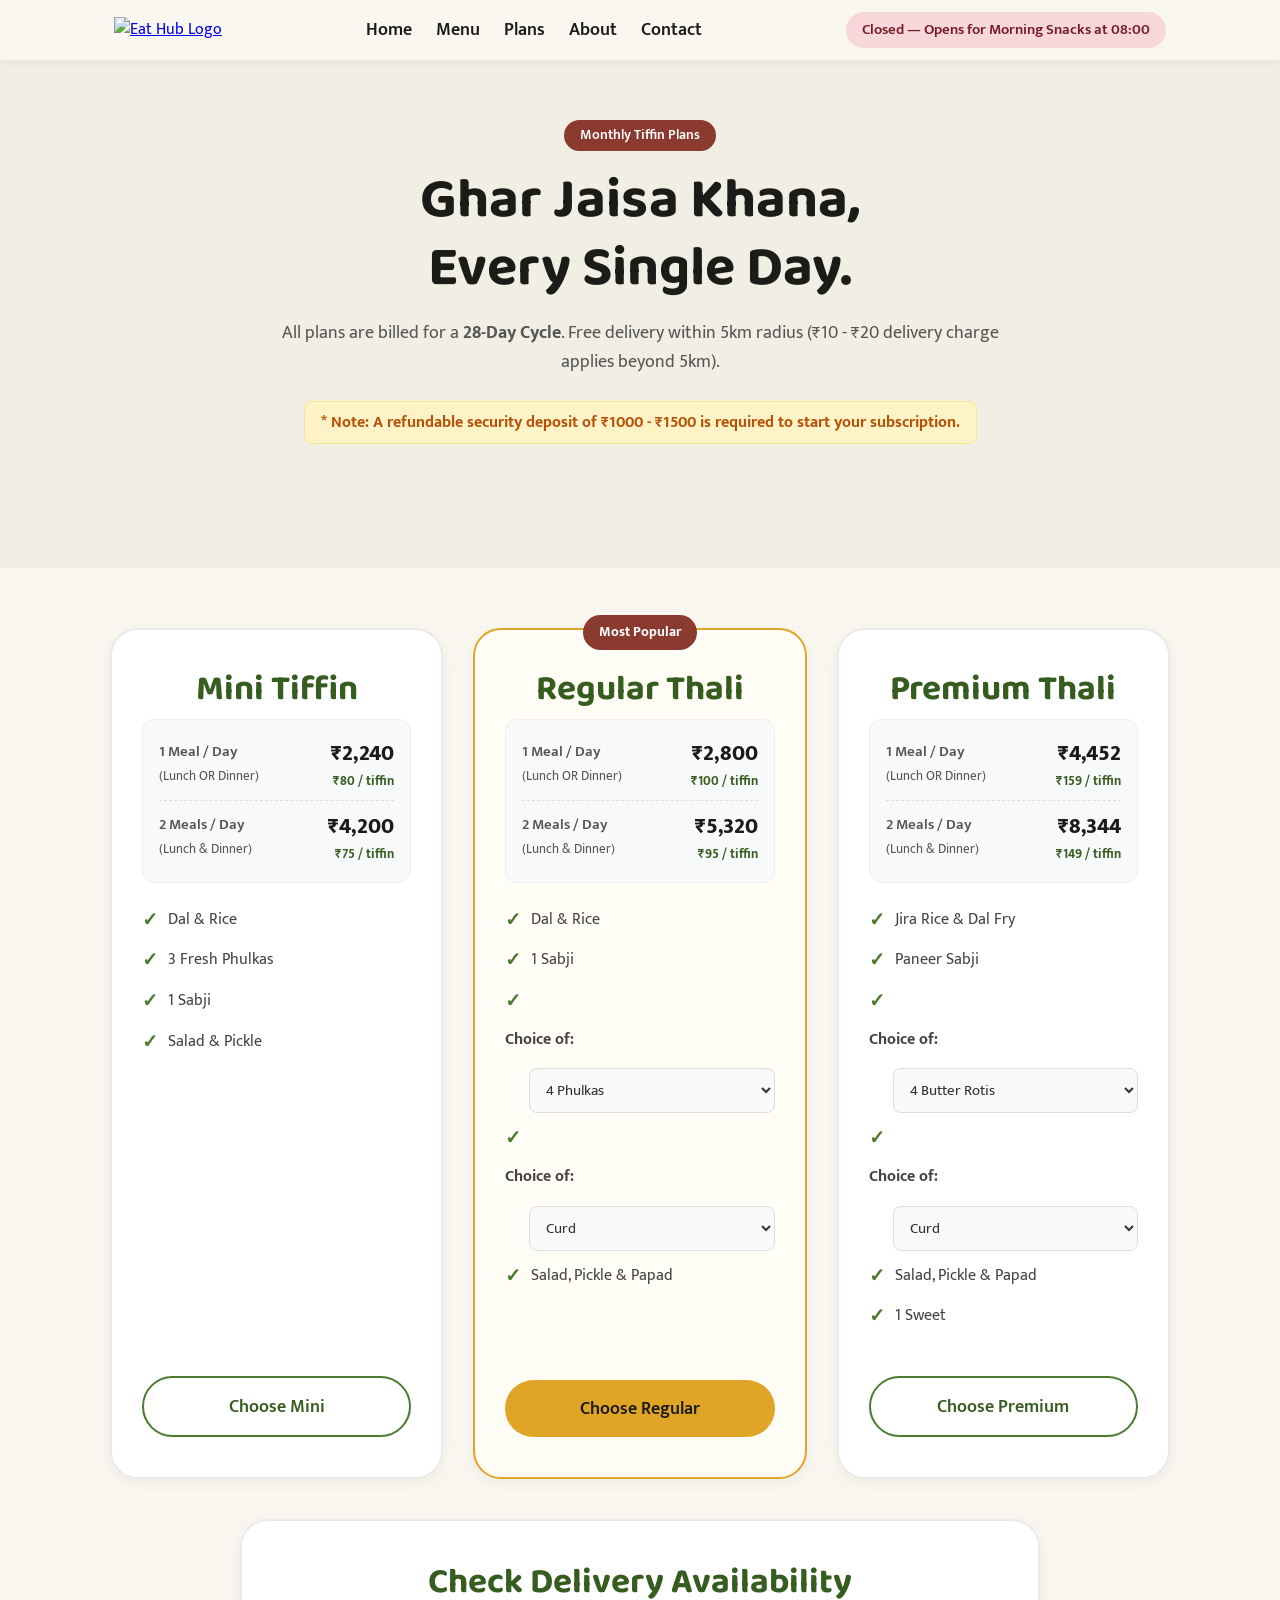
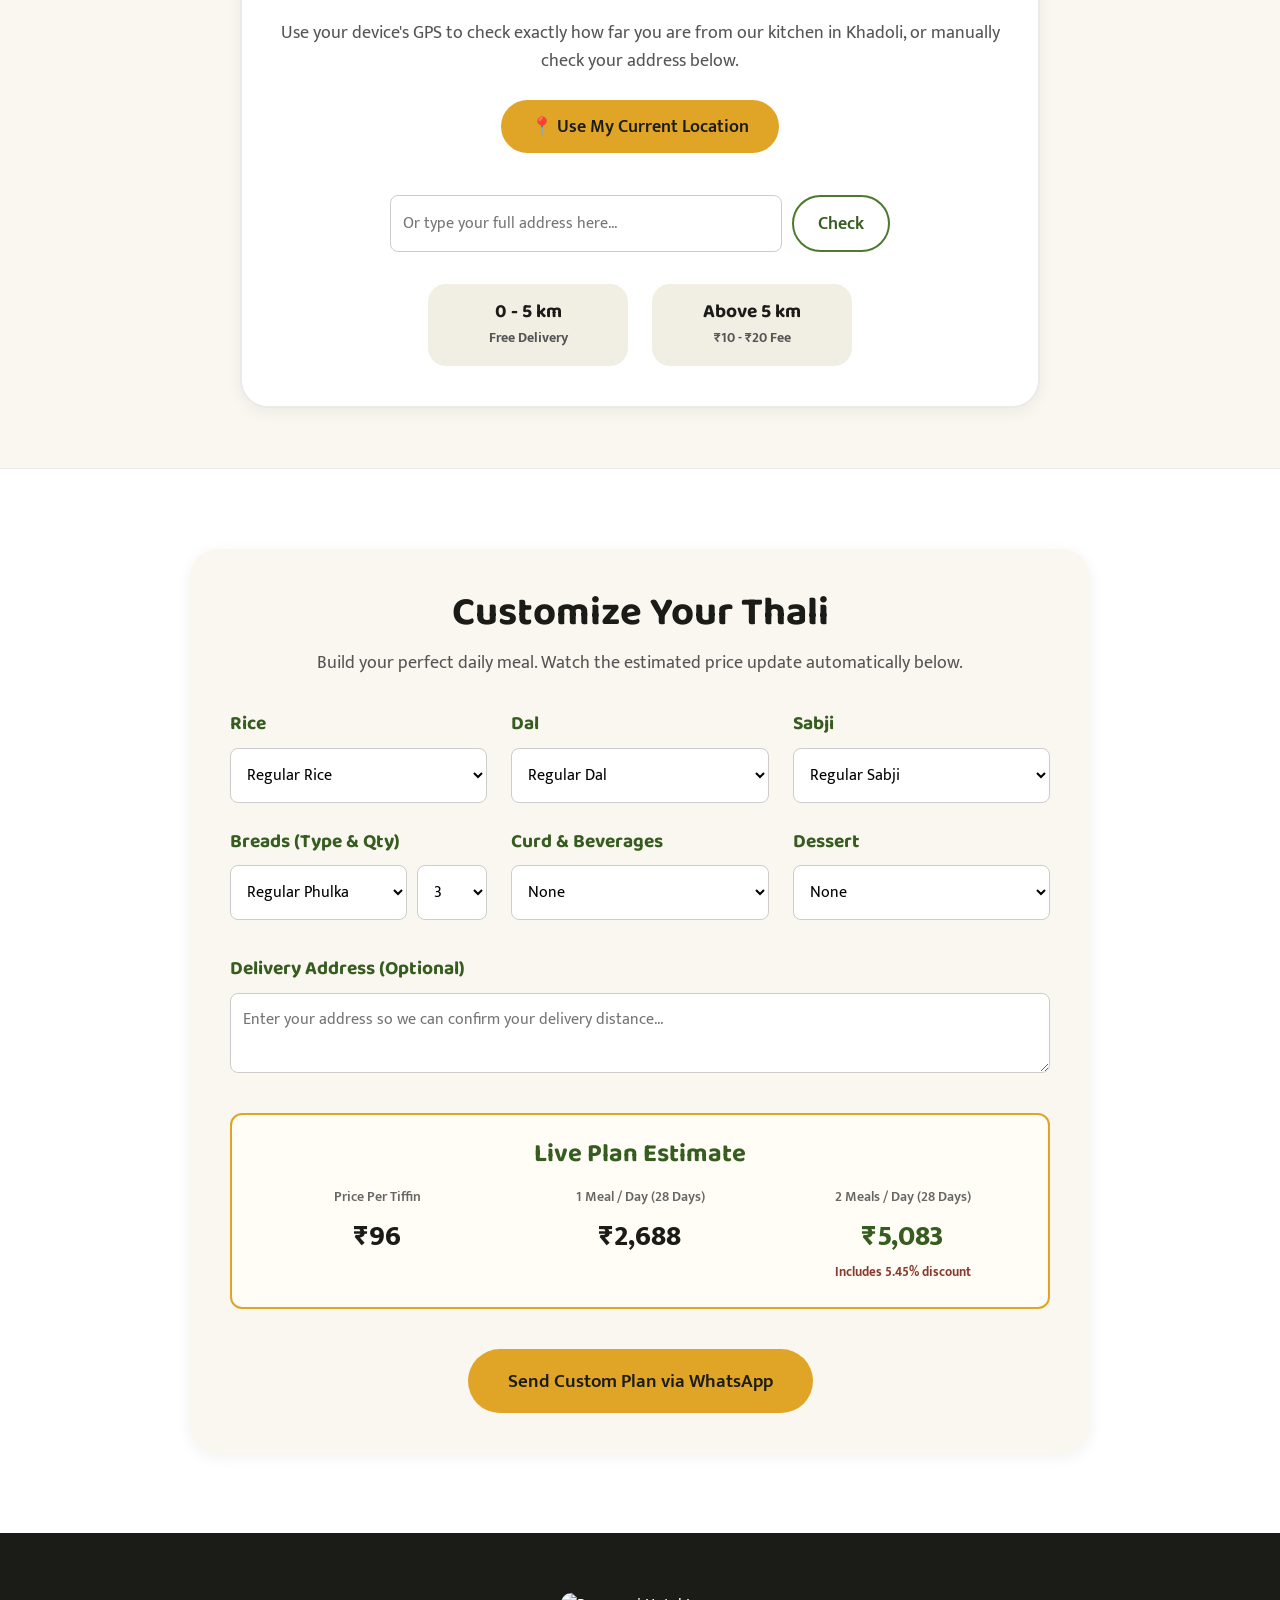
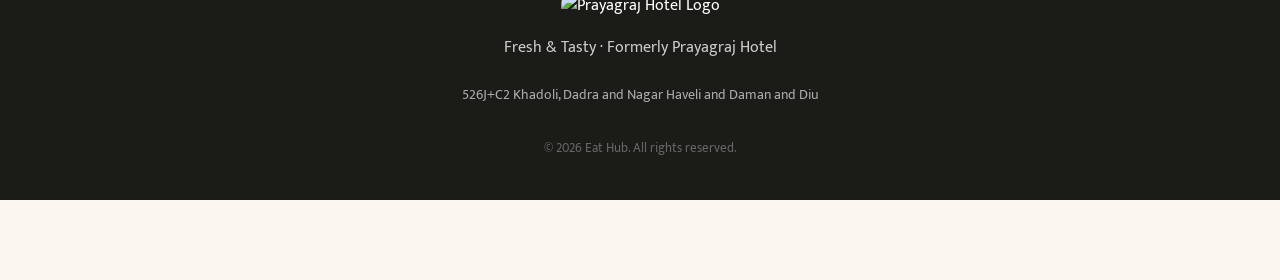
==== index.html @ e7a6785b "Update index.html" ====
<!DOCTYPE html>
<html lang="en">
<head>
    <meta charset="UTF-8">
    <meta name="viewport" content="width=device-width, initial-scale=1.0">
    <title>Eat Hub | Tiffin Plans</title>
    <meta name="description" content="Subscribe to Eat Hub's monthly tiffin service for Ghar Jaisa Khana delivered daily.">
    <link rel="stylesheet" href="styles.css">
    <style>
        .pricing-section { padding: 60px 0 40px 0; background-color: var(--color-bg-cream); }
        .pricing-header { text-align: center; max-width: 800px; margin: 0 auto 40px auto; }
        .deposit-badge { display: inline-block; background-color: #fef3c7; color: #b45309; padding: 8px 16px; border-radius: 8px; font-weight: 700; font-size: 1rem; margin-bottom: 24px; border: 1px solid #fde68a; }
        
        .pricing-grid { display: grid; grid-template-columns: repeat(auto-fit, minmax(300px, 1fr)); gap: 30px; padding: 0 20px; }
        
        .pricing-card { background: white; border-radius: var(--radius-lg); padding: 40px 30px; text-align: center; box-shadow: var(--shadow-card); border: 2px solid #eaeaea; transition: transform 0.3s, box-shadow 0.3s; position: relative; display: flex; flex-direction: column; }
        .pricing-card:hover { transform: translateY(-5px); box-shadow: var(--shadow-hover); border-color: var(--color-mustard); }
        .pricing-card.popular { border-color: var(--color-mustard); background-color: #fffdf5; }
        
        .popular-badge { background: var(--color-maroon); color: white; padding: 6px 16px; border-radius: var(--radius-pill); font-weight: 700; font-size: 0.9rem; position: absolute; top: -15px; left: 50%; transform: translateX(-50%); }
        .plan-name { font-family: var(--font-heading); font-size: 2.2rem; color: var(--color-green-dark); margin-bottom: 10px; line-height: 1.1; }
        
        .price-toggle-box { background: #f8f9fa; border-radius: 12px; padding: 16px; margin-bottom: 24px; border: 1px solid #eee; }
        .price-row { display: flex; justify-content: space-between; align-items: center; margin-bottom: 8px; }
        .price-row:last-child { margin-bottom: 0; padding-top: 8px; border-top: 1px dashed #ddd; }
        .price-label { font-size: 0.95rem; color: #555; font-weight: 600; text-align: left; }
        .price-value { font-size: 1.4rem; font-weight: 800; color: var(--color-black); }
        .price-sub { font-size: 0.8rem; color: var(--color-green-dark); font-weight: 700; }
        
        .plan-features { list-style: none; margin-bottom: 32px; text-align: left; flex-grow: 1; }
        .plan-features li { margin-bottom: 12px; font-size: 1rem; display: flex; align-items: flex-start; gap: 10px; color: #444; flex-wrap: wrap; }
        .plan-features li::before { content: '✓'; color: var(--color-green); font-weight: bold; font-size: 1.2rem; margin-top: -2px; }
        
        .card-select { width: 100%; padding: 8px 12px; margin-top: 6px; margin-left: 24px; border: 1px solid #ddd; border-radius: 8px; font-family: var(--font-body); font-size: 0.95rem; background-color: #f9f9f9; color: #333; cursor: pointer; outline: none; }
        .card-select:focus { border-color: var(--color-mustard); }

        /* Customize Section Styles */
        .custom-section { padding: 80px 20px; background-color: white; border-top: 1px solid #eaeaea; }
        .custom-container { max-width: 900px; margin: 0 auto; background: var(--color-bg-cream); border-radius: var(--radius-lg); padding: 40px; box-shadow: var(--shadow-card); }
        .custom-grid { display: grid; grid-template-columns: repeat(auto-fit, minmax(250px, 1fr)); gap: 24px; margin-top: 32px; }
        .custom-group { display: flex; flex-direction: column; text-align: left; }
        .custom-group label { font-family: var(--font-heading); font-size: 1.2rem; font-weight: 700; margin-bottom: 8px; color: var(--color-green-dark); }
        .custom-select { padding: 12px; border-radius: 8px; border: 1px solid #ccc; font-family: var(--font-body); font-size: 1rem; background: white; cursor: pointer; outline: none; transition: border-color 0.2s;}
        .custom-select:focus { border-color: var(--color-mustard); }
        
        .estimation-box { background: #fffdf5; border: 2px solid var(--color-mustard); border-radius: 12px; padding: 24px; margin-top: 40px; text-align: center; }
        .est-flex { display: flex; justify-content: space-around; flex-wrap: wrap; gap: 20px; margin-top: 16px; }
        .est-item { flex: 1; min-width: 150px; }
        .est-title { font-size: 0.9rem; color: #666; font-weight: 600; margin-bottom: 4px; }
        .est-price { font-size: 1.8rem; font-weight: 800; color: var(--color-black); }
        .est-discount-note { font-size: 0.8rem; color: var(--color-maroon); font-weight: 700; margin-top: 4px; }
    </style>
</head>
<body>
    <!-- Top Navigation Bar -->
    <nav class="navbar">
        <div class="container nav-container">
            <a href="index.html">
                <img src="images/EATHUB%20LOGO.png" alt="Eat Hub Logo" style="height: 100px; width: auto; object-fit: contain;">
            </a>
            <div class="nav-links">
                <a href="index.html">Home</a>
                <a href="menu.html">Menu</a>
                <a href="plans.html">Plans</a>
                <a href="about.html">About</a>
                <a href="contact.html">Contact</a>
            </div>
            <div class="status-pill" id="live-status">Loading Status...</div>
        </div>
    </nav>

    <!-- Header Section -->
    <section class="bg-alt" style="padding: 60px 0; text-align: center;">
        <div class="container pricing-header">
            <span class="legacy-badge">Monthly Tiffin Plans</span>
            <h1 style="font-size: 3.5rem; margin-bottom: 16px;">Ghar Jaisa Khana,<br>Every Single Day.</h1>
            <p style="font-size: 1.15rem; color: #555; margin-bottom: 24px;">All plans are billed for a <strong>28-Day Cycle</strong>. Free delivery within 5km radius (₹10 - ₹20 delivery charge applies beyond 5km).</p>
            <div class="deposit-badge">
                * Note: A refundable security deposit of ₹1000 - ₹1500 is required to start your subscription.
            </div>
        </div>
    </section>

    <!-- Pricing Cards Section -->
    <section class="pricing-section container">
        <div class="pricing-grid">
            
            <!-- Plan 1: Mini -->
            <div class="pricing-card">
                <h3 class="plan-name">Mini Tiffin</h3>
                
                <div class="price-toggle-box">
                    <div class="price-row">
                        <span class="price-label">1 Meal / Day<br><span style="font-size:0.8rem; font-weight:400;">(Lunch OR Dinner)</span></span>
                        <div style="text-align: right;">
                            <div class="price-value">₹2,240</div>
                            <div class="price-sub">₹80 / tiffin</div>
                        </div>
                    </div>
                    <div class="price-row">
                        <span class="price-label">2 Meals / Day<br><span style="font-size:0.8rem; font-weight:400;">(Lunch & Dinner)</span></span>
                        <div style="text-align: right;">
                            <div class="price-value">₹4,200</div>
                            <div class="price-sub">₹75 / tiffin</div>
                        </div>
                    </div>
                </div>

                <ul class="plan-features">
                    <li>Dal & Rice</li>
                    <li>3 Fresh Phulkas</li>
                    <li>1 Sabji</li>
                    <li>Salad & Pickle</li>
                </ul>
                <button onclick="orderMini()" class="btn btn-outline" style="width: 100%;">Choose Mini</button>
            </div>

            <!-- Plan 2: Regular (Popular) -->
            <div class="pricing-card popular">
                <div class="popular-badge">Most Popular</div>
                <h3 class="plan-name">Regular Thali</h3>
                
                <div class="price-toggle-box">
                    <div class="price-row">
                        <span class="price-label">1 Meal / Day<br><span style="font-size:0.8rem; font-weight:400;">(Lunch OR Dinner)</span></span>
                        <div style="text-align: right;">
                            <div class="price-value">₹2,800</div>
                            <div class="price-sub">₹100 / tiffin</div>
                        </div>
                    </div>
                    <div class="price-row">
                        <span class="price-label">2 Meals / Day<br><span style="font-size:0.8rem; font-weight:400;">(Lunch & Dinner)</span></span>
                        <div style="text-align: right;">
                            <div class="price-value">₹5,320</div>
                            <div class="price-sub">₹95 / tiffin</div>
                        </div>
                    </div>
                </div>

                <ul class="plan-features">
                    <li>Dal & Rice</li>
                    <li>1 Sabji</li>
                    <li>
                        <div style="width: 100%;"><strong>Choice of:</strong></div>
                        <select id="reg-bread" class="card-select">
                            <option value="4 Phulkas">4 Phulkas</option>
                            <option value="3 Triangle Parathas">3 Triangle Parathas</option>
                        </select>
                    </li>
                    <li>
                        <div style="width: 100%;"><strong>Choice of:</strong></div>
                        <select id="reg-side" class="card-select">
                            <option value="Curd">Curd</option>
                            <option value="Chaas">Chaas</option>
                        </select>
                    </li>
                    <li>Salad, Pickle & Papad</li>
                </ul>
                <button onclick="orderRegular()" class="btn btn-primary" style="width: 100%;">Choose Regular</button>
            </div>

            <!-- Plan 3: Premium -->
            <div class="pricing-card">
                <h3 class="plan-name">Premium Thali</h3>
                
                <div class="price-toggle-box">
                    <div class="price-row">
                        <span class="price-label">1 Meal / Day<br><span style="font-size:0.8rem; font-weight:400;">(Lunch OR Dinner)</span></span>
                        <div style="text-align: right;">
                            <div class="price-value">₹4,452</div>
                            <div class="price-sub">₹159 / tiffin</div>
                        </div>
                    </div>
                    <div class="price-row">
                        <span class="price-label">2 Meals / Day<br><span style="font-size:0.8rem; font-weight:400;">(Lunch & Dinner)</span></span>
                        <div style="text-align: right;">
                            <div class="price-value">₹8,344</div>
                            <div class="price-sub">₹149 / tiffin</div>
                        </div>
                    </div>
                </div>

                <ul class="plan-features">
                    <li>Jira Rice & Dal Fry</li>
                    <li>Paneer Sabji</li>
                    <li>
                        <div style="width: 100%;"><strong>Choice of:</strong></div>
                        <select id="prem-bread" class="card-select">
                            <option value="4 Butter Rotis">4 Butter Rotis</option>
                            <option value="3 Triangle Parathas">3 Triangle Parathas</option>
                            <option value="1 Aloo Paratha">1 Aloo Paratha</option>
                        </select>
                    </li>
                    <li>
                        <div style="width: 100%;"><strong>Choice of:</strong></div>
                        <select id="prem-side" class="card-select">
                            <option value="Curd">Curd</option>
                            <option value="Chaas">Chaas</option>
                            <option value="Lassi">Lassi</option>
                        </select>
                    </li>
                    <li>Salad, Pickle & Papad</li>
                    <li>1 Sweet</li>
                </ul>
                <button onclick="orderPremium()" class="btn btn-outline" style="width: 100%;">Choose Premium</button>
            </div>

        </div>
    </section>

    <!-- Location Delivery Checker Section -->
    <section id="delivery-section" class="container" style="padding-bottom: 60px;">
        <div style="background: white; padding: 40px 24px; border-radius: var(--radius-lg); box-shadow: var(--shadow-card); text-align: center; max-width: 800px; margin: 0 auto; border: 2px solid #eaeaea;">
            <h2 style="font-size: 2.2rem; color: var(--color-green-dark); margin-bottom: 16px;">Check Delivery Availability</h2>
            <p style="margin-bottom: 24px; font-size: 1.1rem; color: #555;">Use your device's GPS to check exactly how far you are from our kitchen in Khadoli, or manually check your address below.</p>
            
            <div style="display: flex; flex-direction: column; align-items: center; gap: 16px; margin-bottom: 24px;">
                <!-- GPS Check -->
                <button id="check-location-btn" class="btn btn-primary" style="font-size: 1.1rem; padding: 12px 30px;">📍 Use My Current Location</button>
                <div id="location-result" style="font-weight: 600; font-size: 1.2rem; color: var(--color-green-dark);"></div>
                
                <!-- Manual Address Check -->
                <div style="display: flex; gap: 10px; width: 100%; max-width: 500px; margin-top: 10px;">
                    <input type="text" id="manual-address" placeholder="Or type your full address here..." style="flex: 1; padding: 12px; border-radius: 8px; border: 1px solid #ccc; font-family: var(--font-body); font-size: 1rem; outline: none;">
                    <button onclick="checkManualAddress()" class="btn btn-outline" style="padding: 12px 24px;">Check</button>
                </div>
            </div>
            
            <div style="display: flex; justify-content: center; gap: 24px; margin-top: 32px; flex-wrap: wrap;">
                <div style="background: var(--color-bg-alt); padding: 16px; border-radius: var(--radius-md); width: 200px;">
                    <h3 style="margin-bottom: 4px; font-size: 1.2rem;">0 - 5 km</h3>
                    <p style="font-size: 0.9rem; color: #555;"><strong>Free Delivery</strong></p>
                </div>
                <div style="background: var(--color-bg-alt); padding: 16px; border-radius: var(--radius-md); width: 200px;">
                    <h3 style="margin-bottom: 4px; font-size: 1.2rem;">Above 5 km</h3>
                    <p style="font-size: 0.9rem; color: #555;"><strong>₹10 - ₹20 Fee</strong></p>
                </div>
            </div>
        </div>
    </section>

    <!-- Build Your Own Thali Section -->
    <section class="custom-section">
        <div class="custom-container">
            <h2 style="font-size: 2.5rem; text-align: center; margin-bottom: 12px;">Customize Your Thali</h2>
            <p style="text-align: center; color: #555; font-size: 1.1rem; margin-bottom: 32px;">Build your perfect daily meal. Watch the estimated price update automatically below.</p>
            
            <div class="custom-grid">
                <!-- Rice Options -->
                <div class="custom-group">
                    <label>Rice</label>
                    <select class="custom-select" id="custom-rice" onchange="calculateEstimate()">
                        <option value="Regular Rice" data-price="0">Regular Rice</option>
                        <option value="Jira Rice" data-price="5">Jira Rice</option>
                    </select>
                </div>

                <!-- Dal Options -->
                <div class="custom-group">
                    <label>Dal</label>
                    <select class="custom-select" id="custom-dal" onchange="calculateEstimate()">
                        <option value="Regular Dal" data-price="0">Regular Dal</option>
                        <option value="Plain Dal" data-price="7">Plain Dal</option>
                        <option value="Dal Tadka" data-price="7">Dal Tadka</option>
                        <option value="Dal Fry" data-price="7">Dal Fry</option>
                    </select>
                </div>

                <!-- Sabji Options -->
                <div class="custom-group">
                    <label>Sabji</label>
                    <select class="custom-select" id="custom-sabji" onchange="calculateEstimate()">
                        <option value="Regular Sabji" data-price="0">Regular Sabji</option>
                        <option value="Chole" data-price="10">Chole</option>
                        <option value="Paneer" data-price="15">Paneer</option>
                        <option value="Mushroom" data-price="20">Mushroom</option>
                    </select>
                </div>

                <!-- Roti Options with Qty -->
                <div class="custom-group">
                    <label>Breads (Type & Qty)</label>
                    <div style="display: flex; gap: 10px;">
                        <select class="custom-select" id="custom-roti" style="flex: 1;" onchange="calculateEstimate()">
                            <option value="Regular Phulka" data-price="12">Regular Phulka</option>
                            <option value="Butter Phulka" data-price="15">Butter Phulka</option>
                            <option value="Triangle Paratha" data-price="15">Triangle Paratha</option>
                            <option value="Aloo Paratha" data-price="49">Aloo Paratha</option>
                            <option value="Pyaaz Paratha" data-price="59">Pyaaz Paratha</option>
                            <option value="Paneer Paratha" data-price="69">Paneer Paratha</option>
                        </select>
                        <select class="custom-select" id="custom-roti-qty" style="width: 70px;" onchange="calculateEstimate()">
                            <option value="0">0</option>
                            <option value="1">1</option>
                            <option value="2">2</option>
                            <option value="3" selected>3</option>
                            <option value="4">4</option>
                            <option value="5">5</option>
                            <option value="6">6</option>
                        </select>
                    </div>
                </div>

                <!-- Beverages/Sides -->
                <div class="custom-group">
                    <label>Curd & Beverages</label>
                    <select class="custom-select" id="custom-curd" onchange="calculateEstimate()">
                        <option value="None" data-price="0">None</option>
                        <option value="Chaas" data-price="10">Chaas</option>
                        <option value="Curd" data-price="15">Curd</option>
                        <option value="Lassi" data-price="20">Lassi</option>
                    </select>
                </div>

                <!-- Sweets -->
                <div class="custom-group">
                    <label>Dessert</label>
                    <select class="custom-select" id="custom-sweet" onchange="calculateEstimate()">
                        <option value="None" data-price="0">None</option>
                        <option value="Regular Sweet" data-price="10">Regular Sweet</option>
                    </select>
                </div>

                <!-- Delivery Address Box for Custom Plan -->
                <div class="custom-group" style="grid-column: 1 / -1; margin-top: 10px;">
                    <label>Delivery Address (Optional)</label>
                    <textarea id="custom-address" class="custom-select" rows="2" placeholder="Enter your address so we can confirm your delivery distance..."></textarea>
                </div>
            </div>

            <!-- Live Estimation Box -->
            <div class="estimation-box">
                <h3 style="font-family: var(--font-heading); font-size: 1.6rem; color: var(--color-green-dark);">Live Plan Estimate</h3>
                <div class="est-flex">
                    <div class="est-item">
                        <div class="est-title">Price Per Tiffin</div>
                        <div class="est-price" id="calc-tiffin">₹0</div>
                    </div>
                    <div class="est-item">
                        <div class="est-title">1 Meal / Day (28 Days)</div>
                        <div class="est-price" id="calc-month-1">₹0</div>
                    </div>
                    <div class="est-item">
                        <div class="est-title">2 Meals / Day (28 Days)</div>
                        <div class="est-price" id="calc-month-2" style="color: var(--color-green-dark);">₹0</div>
                        <div class="est-discount-note">Includes 5.45% discount</div>
                    </div>
                </div>
            </div>

            <div style="text-align: center; margin-top: 40px;">
                <button onclick="sendCustomPlan()" class="btn btn-primary" style="padding: 16px 40px; font-size: 1.2rem;">Send Custom Plan via WhatsApp</button>
            </div>
        </div>
    </section>

    <!-- Footer -->
    <footer style="background-color: #1B1B18; color: white; padding: 60px 0 40px 0; text-align: center;">
        <div class="container">
            <img src="images/PRAYAGRAJ%20HOTEL.png" alt="Prayagraj Hotel Logo" style="height: 90px; width: auto; object-fit: contain; border-radius: 10px; margin-bottom: 16px;">
            <p style="color: #ccc; margin-bottom: 24px;">Fresh & Tasty · Formerly Prayagraj Hotel</p>
            <p style="color: #aaa; font-size: 0.9rem;">526J+C2 Khadoli, Dadra and Nagar Haveli and Daman and Diu</p>
            <p style="margin-top: 32px; color: #666; font-size: 0.8rem;">© 2026 Eat Hub. All rights reserved.</p>
        </div>
    </footer>

    <!-- Scripts -->
    <script>
        // --- Manual Address Check ---
        function checkManualAddress() {
            let addr = document.getElementById('manual-address').value;
            if (!addr) {
                alert('Please enter your address first!');
                return;
            }
            let msg = `Hi! I want to subscribe to a tiffin plan. Can you please confirm if you deliver to this address and if there are any delivery charges?\n\n📍 *Address:* ${addr}`;
            window.open(`https://wa.me/919737786796?text=${encodeURIComponent(msg)}`, '_blank');
        }

        // --- Order Standard Plans ---
        function orderMini() {
            let msg = `Hi! I am interested in subscribing to the Mini Tiffin Plan.`;
            window.open(`https://wa.me/919737786796?text=${encodeURIComponent(msg)}`, '_blank');
        }

        function orderRegular() {
            let bread = document.getElementById('reg-bread').value;
            let side = document.getElementById('reg-side').value;
            let msg = `Hi! I am interested in subscribing to the Regular Thali Plan.\n\nMy Choices:\n▪ Bread: ${bread}\n▪ Side: ${side}`;
            window.open(`https://wa.me/919737786796?text=${encodeURIComponent(msg)}`, '_blank');
        }

        function orderPremium() {
            let bread = document.getElementById('prem-bread').value;
            let side = document.getElementById('prem-side').value;
            let msg = `Hi! I am interested in subscribing to the Premium Thali Plan.\n\nMy Choices:\n▪ Bread: ${bread}\n▪ Side: ${side}`;
            window.open(`https://wa.me/919737786796?text=${encodeURIComponent(msg)}`, '_blank');
        }

        // --- Live Calculator Logic ---
        function calculateEstimate() {
            // Base price covers Regular Rice, Dal, and Sabji (Breads calculated separately)
            const basePrice = 60; 

            // Get selected options
            const riceOpt = document.getElementById('custom-rice').options[document.getElementById('custom-rice').selectedIndex];
            const dalOpt = document.getElementById('custom-dal').options[document.getElementById('custom-dal').selectedIndex];
            const sabjiOpt = document.getElementById('custom-sabji').options[document.getElementById('custom-sabji').selectedIndex];
            
            const rotiOpt = document.getElementById('custom-roti').options[document.getElementById('custom-roti').selectedIndex];
            const rotiQty = parseInt(document.getElementById('custom-roti-qty').value);
            
            const curdOpt = document.getElementById('custom-curd').options[document.getElementById('custom-curd').selectedIndex];
            const sweetOpt = document.getElementById('custom-sweet').options[document.getElementById('custom-sweet').selectedIndex];

            // Extract exact add-on pricing data
            const priceRice = parseInt(riceOpt.getAttribute('data-price'));
            const priceDal = parseInt(dalOpt.getAttribute('data-price'));
            const priceSabji = parseInt(sabjiOpt.getAttribute('data-price'));
            const priceRoti = parseInt(rotiOpt.getAttribute('data-price'));
            const priceCurd = parseInt(curdOpt.getAttribute('data-price'));
            const priceSweet = parseInt(sweetOpt.getAttribute('data-price'));

            // Math
            const totalBreadCost = priceRoti * rotiQty;
            const perTiffinPrice = basePrice + priceRice + priceDal + priceSabji + totalBreadCost + priceCurd + priceSweet;
            
            const monthlyOneMeal = perTiffinPrice * 28;
            
            // Applies 5.45% discount and rounds to the nearest whole number
            const monthlyTwoMeals = Math.round((perTiffinPrice * 28 * 2) * (1 - 0.0545)); 

            // Update UI
            document.getElementById('calc-tiffin').innerText = `₹${perTiffinPrice}`;
            document.getElementById('calc-month-1').innerText = `₹${monthlyOneMeal.toLocaleString('en-IN')}`;
            document.getElementById('calc-month-2').innerText = `₹${monthlyTwoMeals.toLocaleString('en-IN')}`;
        }

        // Run calculator immediately when the page loads to show initial price
        document.addEventListener("DOMContentLoaded", calculateEstimate);

        // --- Send Custom Plan to WhatsApp ---
        function sendCustomPlan() {
            const rice = document.getElementById('custom-rice').value;
            const dal = document.getElementById('custom-dal').value;
            const sabji = document.getElementById('custom-sabji').value;
            const roti = document.getElementById('custom-roti').value;
            const rotiQty = document.getElementById('custom-roti-qty').value;
            const curd = document.getElementById('custom-curd').value;
            const sweet = document.getElementById('custom-sweet').value;
            const address = document.getElementById('custom-address').value;

            // Grab the live calculated prices to send to WhatsApp too!
            const tiffinPrice = document.getElementById('calc-tiffin').innerText;
            const month1 = document.getElementById('calc-month-1').innerText;
            const month2 = document.getElementById('calc-month-2').innerText;

            let message = `Hi! I would like to subscribe to a Custom Monthly Tiffin Plan.\n\nHere are my selections:\n`;
            message += `▪ Rice: ${rice}\n`;
            message += `▪ Dal: ${dal}\n`;
            message += `▪ Sabji: ${sabji}\n`;
            message += `▪ Breads: ${rotiQty} x ${roti}\n`;
            message += `▪ Side/Beverage: ${curd}\n`;
            message += `▪ Sweet: ${sweet}\n\n`;
            
            if (address.trim() !== "") {
                message += `📍 *Delivery Address:*\n${address}\n\n`;
            }

            message += `*My Website Estimate:*\n- Per Tiffin: ${tiffinPrice}\n- 1 Meal/Day: ${month1}\n- 2 Meals/Day: ${month2}\n\nPlease confirm my plan!`;

            window.open(`https://wa.me/919737786796?text=${encodeURIComponent(message)}`, '_blank');
        }
    </script>
    
    <!-- We initialize the GPS checker from app.js here just like on index.html -->
    <script src="data.js"></script>
    <script src="app.js"></script>
</body>
</html>
---- styles.css ----
@import url('https://fonts.googleapis.com/css2?family=Baloo+2:wght@400;600;700;800&family=Mukta:wght@400;500;600;700&display=swap');

:root {
  var(--color-black): #1B1B18;
  --color-bg-cream: #FAF7F0;
  --color-bg-alt: #F1EEE4;
  --color-green: #4C7A2E;
  --color-green-dark: #375C20;
  --color-green-tint: #E3EFD6;
  --color-mustard: #E0A527;
  --color-mustard-hover: #C48A16;
  --color-maroon: #8B3A2F;
  --color-whatsapp: #25D366;
  --font-heading: 'Baloo 2', cursive;
  --font-body: 'Mukta', sans-serif;
  --radius-sm: 10px;
  --radius-md: 18px;
  --radius-lg: 28px;
  --radius-pill: 9999px;
  --shadow-card: 0 4px 16px rgba(27, 27, 24, 0.06);
  --shadow-hover: 0 8px 24px rgba(27, 27, 24, 0.12);
}

* { margin: 0; padding: 0; box-sizing: border-box; }
body { font-family: var(--font-body); color: #1B1B18; background-color: var(--color-bg-cream); line-height: 1.6; -webkit-font-smoothing: antialiased; padding-bottom: 80px; }
h1, h2, h3, h4, h5, h6 { font-family: var(--font-heading); font-weight: 700; line-height: 1.2; }
.container { width: 100%; max-width: 1100px; margin: 0 auto; padding: 0 24px; }
section { padding: 60px 0; }
.bg-alt { background-color: var(--color-bg-alt); }

.navbar { position: sticky; top: 0; background-color: var(--color-bg-cream); box-shadow: 0 2px 10px rgba(0,0,0,0.05); z-index: 1000; padding: 12px 0; }
.nav-container { display: flex; justify-content: space-between; align-items: center; }
.nav-links { display: flex; gap: 24px; align-items: center; }
.nav-links a { text-decoration: none; color: #1B1B18; font-weight: 600; font-size: 1.1rem; transition: color 0.2s; }
.nav-links a:hover { color: var(--color-green); }

.status-pill { background-color: var(--color-green-tint); color: var(--color-green-dark); padding: 6px 16px; border-radius: var(--radius-pill); font-size: 0.95rem; font-weight: 600; font-family: var(--font-body); }
.legacy-badge { display: inline-block; background-color: var(--color-maroon); color: white; padding: 4px 16px; border-radius: var(--radius-pill); font-size: 0.9rem; font-weight: 600; margin-bottom: 16px; }
.btn { display: inline-flex; align-items: center; justify-content: center; padding: 14px 28px; border-radius: var(--radius-pill); font-family: var(--font-body); font-weight: 600; font-size: 1.1rem; text-decoration: none; border: none; cursor: pointer; transition: all 0.3s ease; }
.btn-primary { background-color: var(--color-mustard); color: #1B1B18; }
.btn-primary:hover { background-color: var(--color-mustard-hover); transform: translateY(-2px); }
.btn-outline { background-color: transparent; border: 2px solid var(--color-green); color: var(--color-green-dark); }
.btn-outline:hover { background-color: var(--color-green-tint); }

.menu-grid { display: grid; grid-template-columns: repeat(auto-fill, minmax(280px, 1fr)); gap: 30px; margin-top: 40px; }
.menu-card { background-color: white; border-radius: var(--radius-lg); box-shadow: var(--shadow-card); display: flex; flex-direction: column; overflow: hidden; transition: transform 0.3s ease, box-shadow 0.3s ease; }
.menu-card:hover { transform: translateY(-5px); box-shadow: var(--shadow-hover); }
.menu-item-photo { width: 100%; height: 200px; object-fit: cover; }
.card-compartment { background-color: var(--color-green-tint); padding: 24px; text-align: center; border-bottom: 4px solid white; }
.price-badge { background-color: var(--color-green-dark); color: white; padding: 8px 20px; border-radius: var(--radius-pill); font-family: var(--font-heading); font-weight: 700; font-size: 1.3rem; display: inline-block; }
.card-body { padding: 24px; display: flex; flex-direction: column; flex-grow: 1; }
.item-name-en { font-family: var(--font-heading); font-size: 1.5rem; margin-bottom: 2px; }
.item-name-hi { font-size: 1.1rem; color: #555; margin-bottom: 12px; }
.item-desc { font-size: 1rem; color: #444; margin-bottom: 24px; flex-grow: 1; }
.btn-wa-order { background-color: var(--color-green); color: white; width: 100%; font-size: 1.05rem; padding: 12px 20px; border-radius: 8px; border: none; cursor: pointer; transition: background 0.2s; font-weight: 700; }
.btn-wa-order:hover { background-color: var(--color-green-dark); }

/* CONTACT BUTTONS */
.floating-wa { position: fixed; bottom: 24px; right: 24px; width: 60px; height: 60px; background-color: var(--color-whatsapp); border-radius: 50%; display: flex; align-items: center; justify-content: center; box-shadow: 0 4px 16px rgba(37, 211, 102, 0.4); z-index: 9997; transition: transform 0.3s ease; }
.floating-wa img { width: 32px; height: 32px; }
.floating-wa:hover { transform: scale(1.1); }

/* FIXED CALL BUTTON COLORS */
.floating-call { position: fixed; bottom: 100px; right: 24px; width: 60px; height: 60px; background-color: #1B1B18 !important; border-radius: 50%; display: flex; align-items: center; justify-content: center; box-shadow: 0 4px 16px rgba(27, 27, 24, 0.4); z-index: 9997; transition: transform 0.3s ease; text-decoration: none; }
.floating-call svg { width: 26px; height: 26px; fill: #ffffff !important; }
.floating-call:hover { transform: scale(1.1); }

/* FLOATING CART STYLES */
.floating-cart { display: none; position: fixed; bottom: 24px; left: 50%; transform: translateX(-50%); background-color: var(--color-mustard); color: var(--color-black); padding: 12px 24px; border-radius: var(--radius-pill); box-shadow: 0 8px 24px rgba(224, 165, 39, 0.4); z-index: 9998; align-items: center; justify-content: space-between; gap: 20px; cursor: pointer; font-family: var(--font-body); font-weight: 700; font-size: 1.1rem; width: 90%; max-width: 400px; transition: transform 0.2s; }
.floating-cart:hover { transform: translateX(-50%) scale(1.05); }
.cart-icon { display: flex; align-items: center; position: relative; font-size: 1.4rem; }
.cart-badge { position: absolute; top: -8px; right: -12px; background: var(--color-maroon); color: white; font-size: 0.75rem; width: 22px; height: 22px; display: flex; align-items: center; justify-content: center; border-radius: 50%; }
.cart-info { display: flex; gap: 12px; align-items: center; }

/* TOAST NOTIFICATION */
.toast { visibility: hidden; min-width: 250px; background-color: var(--color-black); color: #fff; text-align: center; border-radius: var(--radius-pill); padding: 12px 24px; position: fixed; z-index: 10001; left: 50%; bottom: 100px; transform: translateX(-50%); font-size: 1rem; font-weight: 600; box-shadow: 0 4px 12px rgba(0,0,0,0.2); opacity: 0; transition: opacity 0.3s, bottom 0.3s; }
.toast.show { visibility: visible; opacity: 1; bottom: 120px; }

/* MODALS */
.modal-overlay { display: none; position: fixed; top: 0; left: 0; width: 100%; height: 100%; background: rgba(0,0,0,0.6); z-index: 10000; align-items: center; justify-content: center; padding: 20px; }
.modal-content { background: white; width: 100%; max-width: 500px; border-radius: var(--radius-lg); padding: 24px; box-shadow: 0 10px 30px rgba(0,0,0,0.2); max-height: 90vh; overflow-y: auto; }
.modal-header { display: flex; justify-content: space-between; align-items: center; margin-bottom: 16px; }
.modal-header h2 { font-size: 1.8rem; color: var(--color-black); margin-bottom: 0; }
.close-btn { background: transparent; border: none; font-size: 2rem; cursor: pointer; color: #888; line-height: 1; }
.close-btn:hover { color: var(--color-maroon); }

.bulk-row { display: flex; gap: 12px; margin-bottom: 12px; align-items: center; }
.bulk-select { flex: 1; padding: 10px; border-radius: var(--radius-sm); border: 1px solid #ddd; font-family: var(--font-body); font-size: 1rem; background: #fff; }
.bulk-qty { width: 70px; padding: 10px; border-radius: var(--radius-sm); border: 1px solid #ddd; font-family: var(--font-body); font-size: 1rem; text-align: center; }
.bulk-remove { background: #fee2e2; color: #ef4444; border: none; width: 36px; height: 36px; border-radius: var(--radius-sm); cursor: pointer; font-weight: bold; font-size: 1.2rem; display: flex; align-items: center; justify-content: center; }

/* Slider */
.offers-section { padding: 40px 0 20px 0; background-color: var(--color-bg-cream); }
.offers-header { display: flex; justify-content: space-between; align-items: center; margin-bottom: 20px; }
.offers-header h2 { font-size: 1.8rem; font-weight: 700; }
.scroll-arrows { display: flex; gap: 12px; }
.arrow-btn { width: 36px; height: 36px; border-radius: 50%; border: 1px solid #e0e0e0; background-color: white; cursor: pointer; display: flex; align-items: center; justify-content: center; font-size: 1.5rem; color: #555; transition: all 0.2s ease; }
.arrow-btn:hover { background-color: #f5f5f5; }
.offers-track-container { position: relative; width: 100%; }
.offers-track { display: flex; gap: 16px; overflow-x: auto; scroll-behavior: smooth; -ms-overflow-style: none; scrollbar-width: none; padding: 10px 4px 20px 4px; }
.offers-track::-webkit-scrollbar { display: none; }
.offer-card { flex: 0 0 auto; width: 140px; height: 180px; border-radius: 16px; border: 2px solid #eaeaea; display: flex; flex-direction: column; align-items: center; justify-content: flex-start; padding-top: 16px; background-color: white; overflow: hidden; text-decoration: none; transition: transform 0.2s, box-shadow 0.2s; }
.offer-card:hover { transform: translateY(-4px); box-shadow: 0 8px 16px rgba(0,0,0,0.08); border-color: #dcdcdc; }
.offer-title { font-family: var(--font-heading); font-size: 1rem; font-weight: 700; color: #777; text-transform: uppercase; margin-bottom: 2px; line-height: 1; }
.offer-price { font-family: var(--font-heading); font-size: 1.7rem; font-weight: 800; color: #119c9c; line-height: 1; }
.offer-image-container { margin-top: auto; width: 100%; height: 90px; display: flex; justify-content: center; align-items: flex-end; overflow: hidden; }
.offer-image-container img { width: 100%; height: 100%; object-fit: cover; }
.offer-card-promo { flex: 0 0 auto; width: 140px; height: 180px; border-radius: 16px; display: flex; flex-direction: column; justify-content: space-between; text-decoration: none; padding: 16px; transition: transform 0.2s; }
.offer-card-promo:hover { transform: translateY(-4px); box-shadow: 0 8px 16px rgba(0,0,0,0.08); }

.feedback-grid { display: grid; grid-template-columns: repeat(auto-fit, minmax(280px, 1fr)); gap: 24px; margin-top: 32px; }
.feedback-card { background: white; padding: 32px 24px; border-radius: var(--radius-md); box-shadow: var(--shadow-card); text-align: left; }
.feedback-stars { color: var(--color-mustard); font-size: 1.5rem; margin-bottom: 12px; letter-spacing: 2px; }
.feedback-text { color: #444; font-style: italic; font-size: 1.05rem; margin-bottom: 20px; line-height: 1.6; }
.feedback-author { font-family: var(--font-heading); font-weight: 700; font-size: 1.1rem; color: #1B1B18; }

@media (max-width: 768px) {
  .nav-links { display: none; }
  h1 { font-size: 2.2rem; }
  .menu-grid { grid-template-columns: 1fr; }
  .modal-content { padding: 16px; }
}

/* --- Hero Slider Animations and Setup --- */
.hero-slider {
  position: relative;
  overflow: hidden;
}

.slide {
  display: none; /* Hide all slides by default */
  animation: fadeEffect 1s ease-in-out;
}

.slide.active {
  display: flex; /* Show only the active slide */
  flex-wrap: wrap;
  align-items: center;
  gap: 40px;
}

/* Layout for the text and image inside the slide */
.slide-content {
  flex: 1;
  min-width: 300px;
}

.slide-image {
  flex: 1; 
  min-width: 300px; 
  text-align: center;
}

@keyframes fadeEffect {
  from { opacity: 0.4; }
  to { opacity: 1; }
}

/* Dots Navigation */
.slider-dots {
  display: flex;
  justify-content: center;
  align-items: center;
  gap: 12px;
}

.dot {
  cursor: pointer;
  height: 12px;
  width: 12px;
  background-color: #d1d5db;
  border-radius: 50%;
  transition: background-color 0.3s ease;
}

.dot.active, .dot:hover {
  background-color: var(--color-mustard, #eab308); 
}
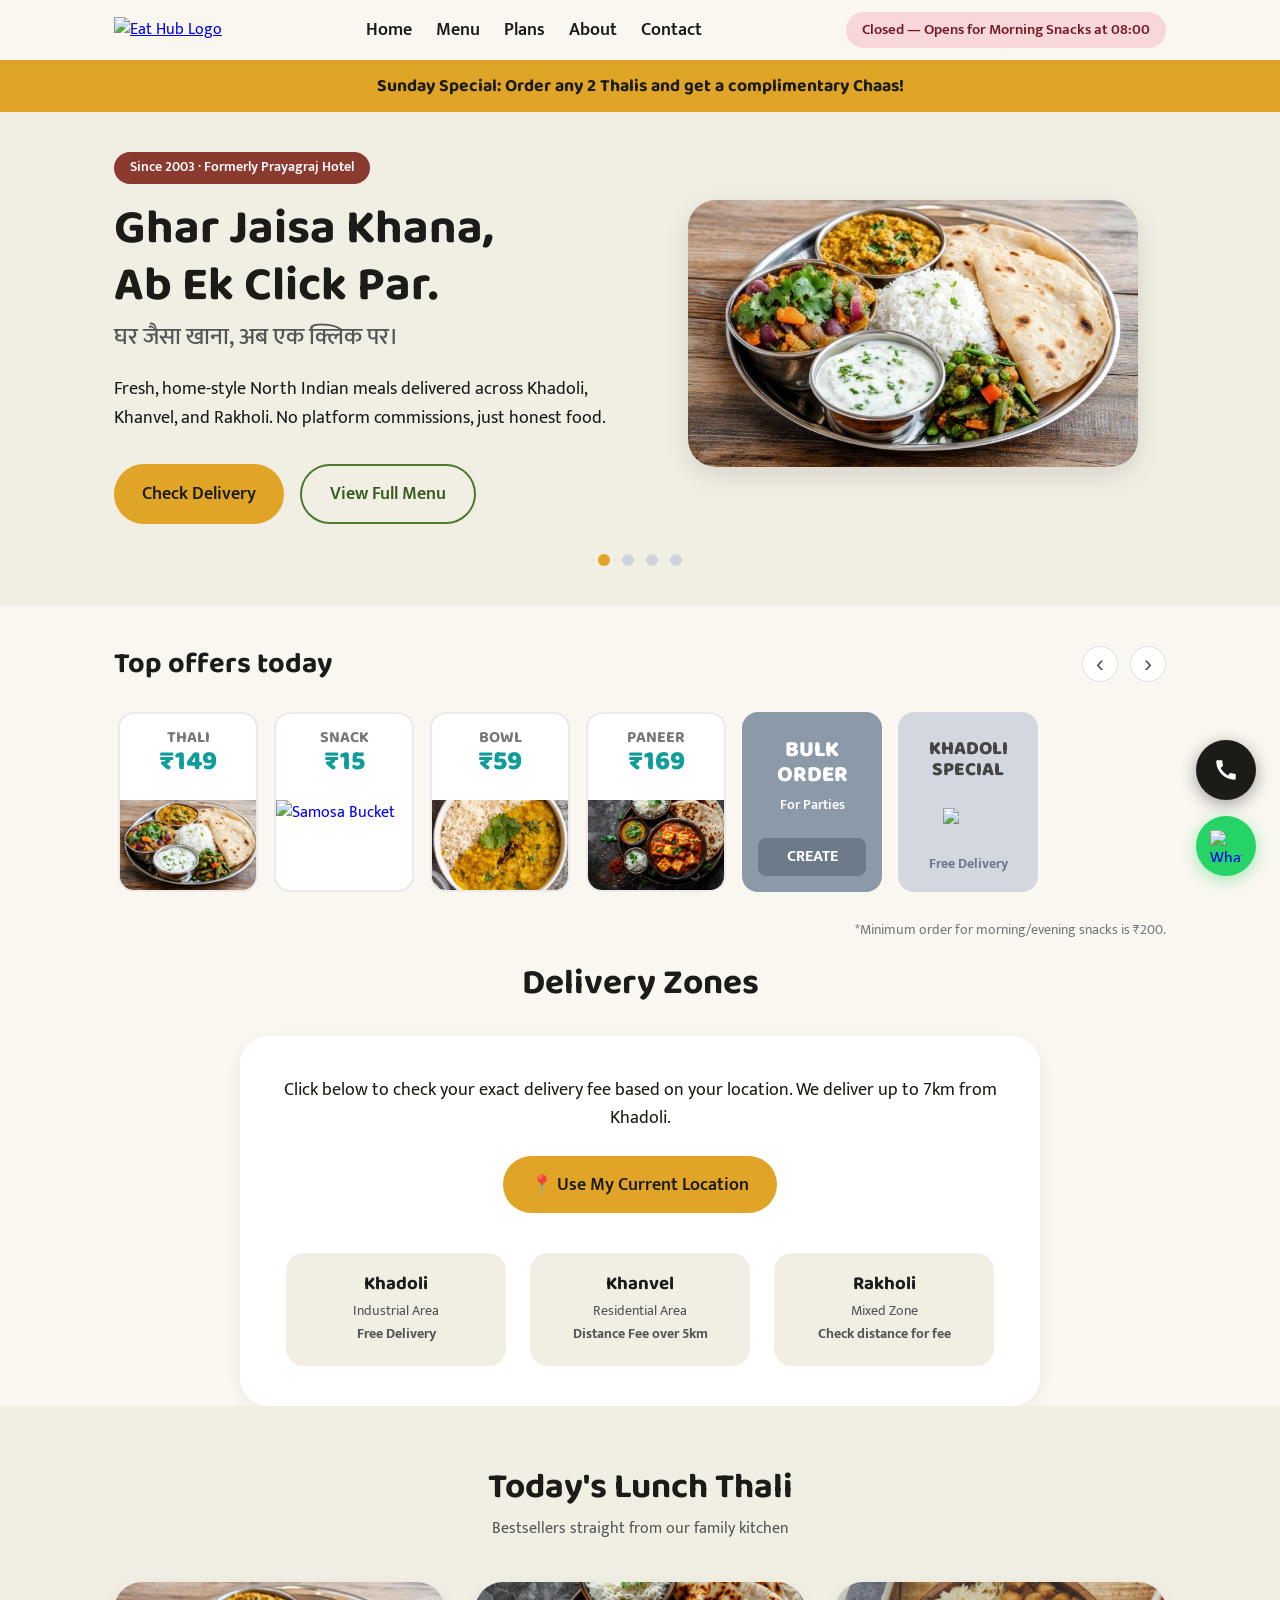
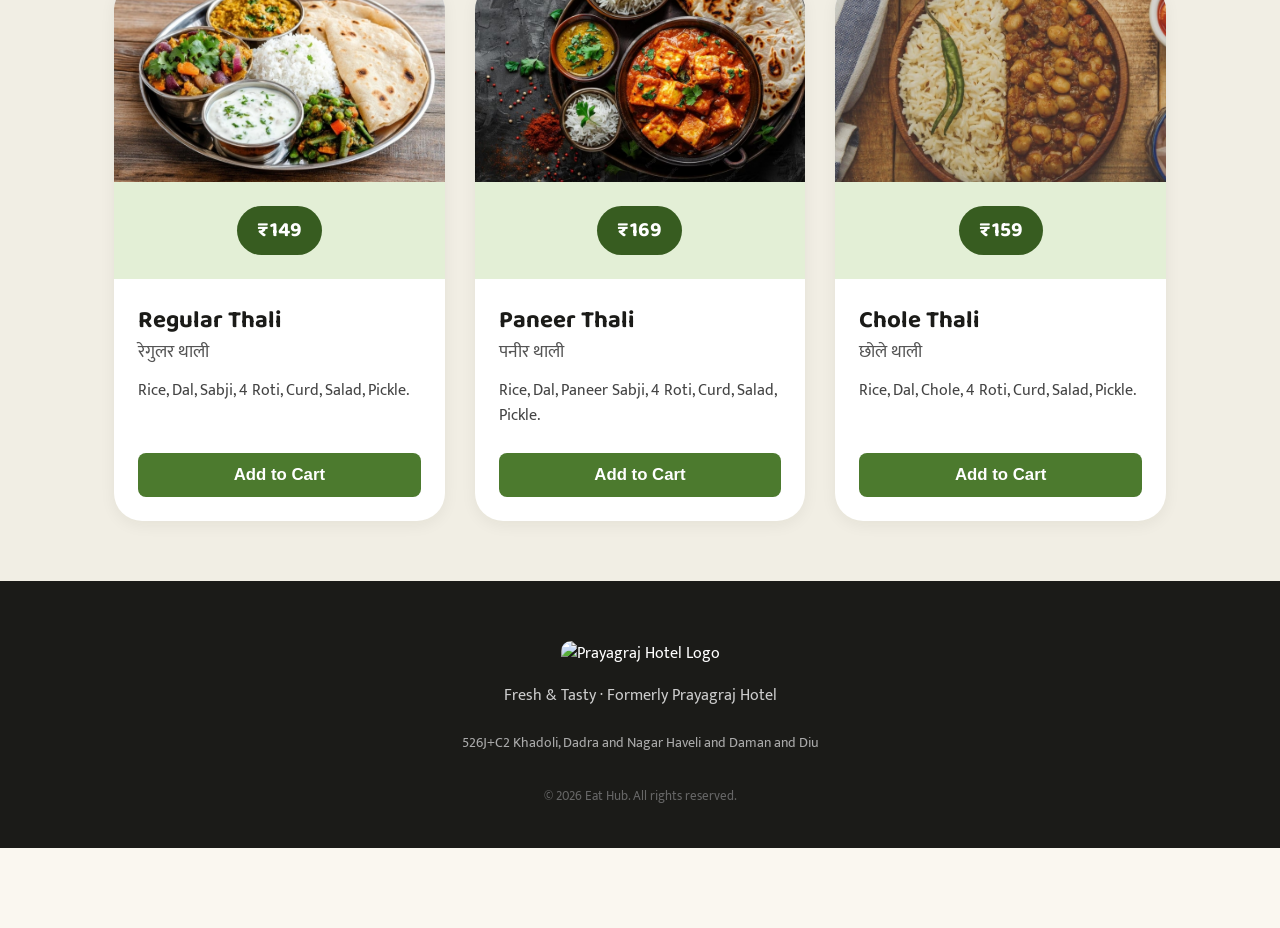
==== commit 40917a9e: "Update index.html" ====
--- a/index.html
+++ b/index.html
@@ -3,56 +3,12 @@
 <head>
     <meta charset="UTF-8">
     <meta name="viewport" content="width=device-width, initial-scale=1.0">
-    <title>Eat Hub | Tiffin Plans</title>
-    <meta name="description" content="Subscribe to Eat Hub's monthly tiffin service for Ghar Jaisa Khana delivered daily.">
+    <title>Eat Hub | Fresh & Tasty</title>
+    <meta name="description" content="Ghar Jaisa Khana in Khadoli & Khanvel. Budget-friendly, everyday food since 2003.">
     <link rel="stylesheet" href="styles.css">
-    <style>
-        .pricing-section { padding: 60px 0 40px 0; background-color: var(--color-bg-cream); }
-        .pricing-header { text-align: center; max-width: 800px; margin: 0 auto 40px auto; }
-        .deposit-badge { display: inline-block; background-color: #fef3c7; color: #b45309; padding: 8px 16px; border-radius: 8px; font-weight: 700; font-size: 1rem; margin-bottom: 24px; border: 1px solid #fde68a; }
-        
-        .pricing-grid { display: grid; grid-template-columns: repeat(auto-fit, minmax(300px, 1fr)); gap: 30px; padding: 0 20px; }
-        
-        .pricing-card { background: white; border-radius: var(--radius-lg); padding: 40px 30px; text-align: center; box-shadow: var(--shadow-card); border: 2px solid #eaeaea; transition: transform 0.3s, box-shadow 0.3s; position: relative; display: flex; flex-direction: column; }
-        .pricing-card:hover { transform: translateY(-5px); box-shadow: var(--shadow-hover); border-color: var(--color-mustard); }
-        .pricing-card.popular { border-color: var(--color-mustard); background-color: #fffdf5; }
-        
-        .popular-badge { background: var(--color-maroon); color: white; padding: 6px 16px; border-radius: var(--radius-pill); font-weight: 700; font-size: 0.9rem; position: absolute; top: -15px; left: 50%; transform: translateX(-50%); }
-        .plan-name { font-family: var(--font-heading); font-size: 2.2rem; color: var(--color-green-dark); margin-bottom: 10px; line-height: 1.1; }
-        
-        .price-toggle-box { background: #f8f9fa; border-radius: 12px; padding: 16px; margin-bottom: 24px; border: 1px solid #eee; }
-        .price-row { display: flex; justify-content: space-between; align-items: center; margin-bottom: 8px; }
-        .price-row:last-child { margin-bottom: 0; padding-top: 8px; border-top: 1px dashed #ddd; }
-        .price-label { font-size: 0.95rem; color: #555; font-weight: 600; text-align: left; }
-        .price-value { font-size: 1.4rem; font-weight: 800; color: var(--color-black); }
-        .price-sub { font-size: 0.8rem; color: var(--color-green-dark); font-weight: 700; }
-        
-        .plan-features { list-style: none; margin-bottom: 32px; text-align: left; flex-grow: 1; }
-        .plan-features li { margin-bottom: 12px; font-size: 1rem; display: flex; align-items: flex-start; gap: 10px; color: #444; flex-wrap: wrap; }
-        .plan-features li::before { content: '✓'; color: var(--color-green); font-weight: bold; font-size: 1.2rem; margin-top: -2px; }
-        
-        .card-select { width: 100%; padding: 8px 12px; margin-top: 6px; margin-left: 24px; border: 1px solid #ddd; border-radius: 8px; font-family: var(--font-body); font-size: 0.95rem; background-color: #f9f9f9; color: #333; cursor: pointer; outline: none; }
-        .card-select:focus { border-color: var(--color-mustard); }
-
-        /* Customize Section Styles */
-        .custom-section { padding: 80px 20px; background-color: white; border-top: 1px solid #eaeaea; }
-        .custom-container { max-width: 900px; margin: 0 auto; background: var(--color-bg-cream); border-radius: var(--radius-lg); padding: 40px; box-shadow: var(--shadow-card); }
-        .custom-grid { display: grid; grid-template-columns: repeat(auto-fit, minmax(250px, 1fr)); gap: 24px; margin-top: 32px; }
-        .custom-group { display: flex; flex-direction: column; text-align: left; }
-        .custom-group label { font-family: var(--font-heading); font-size: 1.2rem; font-weight: 700; margin-bottom: 8px; color: var(--color-green-dark); }
-        .custom-select { padding: 12px; border-radius: 8px; border: 1px solid #ccc; font-family: var(--font-body); font-size: 1rem; background: white; cursor: pointer; outline: none; transition: border-color 0.2s;}
-        .custom-select:focus { border-color: var(--color-mustard); }
-        
-        .estimation-box { background: #fffdf5; border: 2px solid var(--color-mustard); border-radius: 12px; padding: 24px; margin-top: 40px; text-align: center; }
-        .est-flex { display: flex; justify-content: space-around; flex-wrap: wrap; gap: 20px; margin-top: 16px; }
-        .est-item { flex: 1; min-width: 150px; }
-        .est-title { font-size: 0.9rem; color: #666; font-weight: 600; margin-bottom: 4px; }
-        .est-price { font-size: 1.8rem; font-weight: 800; color: var(--color-black); }
-        .est-discount-note { font-size: 0.8rem; color: var(--color-maroon); font-weight: 700; margin-top: 4px; }
-    </style>
 </head>
 <body>
-    <!-- Top Navigation Bar -->
+    <!-- Navigation Bar (Updated with 'Plans' link) -->
     <nav class="navbar">
         <div class="container nav-container">
             <a href="index.html">
@@ -69,293 +25,235 @@
         </div>
     </nav>
 
-    <!-- Header Section -->
-    <section class="bg-alt" style="padding: 60px 0; text-align: center;">
-        <div class="container pricing-header">
-            <span class="legacy-badge">Monthly Tiffin Plans</span>
-            <h1 style="font-size: 3.5rem; margin-bottom: 16px;">Ghar Jaisa Khana,<br>Every Single Day.</h1>
-            <p style="font-size: 1.15rem; color: #555; margin-bottom: 24px;">All plans are billed for a <strong>28-Day Cycle</strong>. Free delivery within 5km radius (₹10 - ₹20 delivery charge applies beyond 5km).</p>
-            <div class="deposit-badge">
-                * Note: A refundable security deposit of ₹1000 - ₹1500 is required to start your subscription.
-            </div>
-        </div>
-    </section>
-
-    <!-- Pricing Cards Section -->
-    <section class="pricing-section container">
-        <div class="pricing-grid">
+    <div id="sunday-banner" style="display: none; background: var(--color-mustard); text-align: center; padding: 12px; font-weight: 700; font-family: var(--font-heading); font-size: 1.1rem;"></div>
+
+    <!-- HERO SLIDER SECTION -->
+    <section class="hero-slider bg-alt" style="padding-top: 40px; padding-bottom: 40px;">
+      
+      <!-- Slide 1: Main -->
+      <div class="slide active container">
+        <div class="slide-content">
+          <span class="legacy-badge">Since 2003 · Formerly Prayagraj Hotel</span>
+          <h1 style="font-size: 3rem; margin-bottom: 8px;">Ghar Jaisa Khana,<br>Ab Ek Click Par.</h1>
+          <h2 style="font-family: var(--font-body); font-weight: 500; font-size: 1.5rem; color: #555; margin-bottom: 24px;">घर जैसा खाना, अब एक क्लिक पर।</h2>
+          <p style="margin-bottom: 32px; font-size: 1.1rem;">Fresh, home-style North Indian meals delivered across Khadoli, Khanvel, and Rakholi. No platform commissions, just honest food.</p>
+          <div style="display: flex; gap: 16px; flex-wrap: wrap;">
+            <button onclick="document.getElementById('delivery-section').scrollIntoView({behavior: 'smooth'})" class="btn btn-primary">Check Delivery</button>
+            <a href="menu.html" class="btn btn-outline">View Full Menu</a>
+          </div>
+        </div>
+        <div class="slide-image">
+          <img src="images/VEG%20THALI.jpeg" alt="North Indian Thali" style="width: 100%; max-width: 450px; border-radius: var(--radius-lg); box-shadow: var(--shadow-hover); object-fit: cover;">
+        </div>
+      </div>
+
+      <!-- Slide 2: Bulk Order -->
+      <div class="slide container">
+        <div class="slide-content">
+          <span class="legacy-badge" style="background: #8C99A8; color: white;">Bulk Orders & Catering</span>
+          <h1 style="font-size: 3rem; margin-bottom: 8px;">Big Gatherings?<br>We’ve Got You Covered.</h1>
+          <h2 style="font-family: var(--font-body); font-weight: 500; font-size: 1.5rem; color: #555; margin-bottom: 24px;">पार्टी हो या ऑफिस, खाना हमेशा बेहतरीन।</h2>
+          <p style="margin-bottom: 32px; font-size: 1.1rem;">Order in bulk anytime, anywhere. Perfect for corporate meetings, family events, and parties. Enjoy special discounts on large orders.</p>
+          <div style="display: flex; gap: 16px; flex-wrap: wrap;">
+            <button onclick="openBulkModal()" class="btn btn-primary">Order in Bulk</button>
+            <a href="tel:+919737786796" class="btn btn-outline">Call for Catering</a>
+          </div>
+        </div>
+        <div class="slide-image">
+          <img src="images/SAMOSA%20BUCKET.png" alt="Bulk Catering Orders" style="width: 100%; max-width: 450px; border-radius: var(--radius-lg); box-shadow: var(--shadow-hover); object-fit: cover;">
+        </div>
+      </div>
+
+      <!-- Slide 3: No Commissions -->
+      <div class="slide container">
+        <div class="slide-content">
+          <span class="legacy-badge" style="background: #14532d; color: white;">Order Direct, Save More</span>
+          <h1 style="font-size: 3rem; margin-bottom: 8px;">No Hidden Fees.<br>Just Honest Prices.</h1>
+          <h2 style="font-family: var(--font-body); font-weight: 500; font-size: 1.5rem; color: #555; margin-bottom: 24px;">बिना किसी एक्स्ट्रा चार्ज के, सीधा आपके घर।</h2>
+          <p style="margin-bottom: 32px; font-size: 1.1rem;">Why pay extra on aggregator apps? Order directly through our platform to get the absolute best prices, larger portions, and priority delivery.</p>
+          <div style="display: flex; gap: 16px; flex-wrap: wrap;">
+            <a href="menu.html" class="btn btn-primary">Order Direct Now</a>
+          </div>
+        </div>
+        <div class="slide-image">
+          <img src="images/PANEER.jpeg" alt="Direct Delivery" style="width: 100%; max-width: 450px; border-radius: var(--radius-lg); box-shadow: var(--shadow-hover); object-fit: cover;">
+        </div>
+      </div>
+
+      <!-- Slide 4: Daily Meals -->
+      <div class="slide container">
+        <div class="slide-content">
+          <span class="legacy-badge">Daily Meal Subscriptions</span>
+          <h1 style="font-size: 3rem; margin-bottom: 8px;">Everyday Meals,<br>Sorted for the Month.</h1>
+          <h2 style="font-family: var(--font-body); font-weight: 500; font-size: 1.5rem; color: #555; margin-bottom: 24px;">रोज़ का खाना, अब हमारी ज़िम्मेदारी।</h2>
+          <p style="margin-bottom: 32px; font-size: 1.1rem;">Missing home food? Subscribe to our monthly tiffin service. Wholesome, varied, and nutritious meals delivered fresh to you every day.</p>
+          <div style="display: flex; gap: 16px; flex-wrap: wrap;">
+            <!-- Updated link to plans.html -->
+            <a href="plans.html" class="btn btn-primary">View Meal Plans</a>
+          </div>
+        </div>
+        <div class="slide-image">
+          <img src="images/DAL-RICE%20BOWL.jpeg" alt="Tiffin Service" style="width: 100%; max-width: 450px; border-radius: var(--radius-lg); box-shadow: var(--shadow-hover); object-fit: cover;">
+        </div>
+      </div>
+
+      <!-- Slider Indicators (Dots) -->
+      <div class="slider-dots" style="width: 100%; text-align: center; margin-top: 30px;">
+        <span class="dot active" onclick="currentSlide(1)"></span>
+        <span class="dot" onclick="currentSlide(2)"></span>
+        <span class="dot" onclick="currentSlide(3)"></span>
+        <span class="dot" onclick="currentSlide(4)"></span>
+      </div>
+
+    </section>
+
+    <!-- Rest of your original page -->
+    <section class="offers-section">
+        <div class="container">
+            <div class="offers-header">
+                <h2>Top offers today</h2>
+                <div class="scroll-arrows">
+                    <button class="arrow-btn" id="scroll-left">‹</button>
+                    <button class="arrow-btn" id="scroll-right">›</button>
+                </div>
+            </div>
             
-            <!-- Plan 1: Mini -->
-            <div class="pricing-card">
-                <h3 class="plan-name">Mini Tiffin</h3>
-                
-                <div class="price-toggle-box">
-                    <div class="price-row">
-                        <span class="price-label">1 Meal / Day<br><span style="font-size:0.8rem; font-weight:400;">(Lunch OR Dinner)</span></span>
-                        <div style="text-align: right;">
-                            <div class="price-value">₹2,240</div>
-                            <div class="price-sub">₹80 / tiffin</div>
-                        </div>
+            <div class="offers-track-container">
+                <div class="offers-track" id="offers-track">
+                    <a href="menu.html" class="offer-card">
+                        <div class="offer-title">THALI</div>
+                        <div class="offer-price">₹149</div>
+                        <div class="offer-image-container">
+                            <img src="images/VEG%20THALI.jpeg" alt="Thali">
+                        </div>
+                    </a>
+                    
+                    <a href="menu.html" class="offer-card">
+                        <div class="offer-title">SNACK</div>
+                        <div class="offer-price">₹15</div>
+                        <div class="offer-image-container">
+                            <img src="images/SAMOSA%20BUCKET.png" alt="Samosa Bucket">
+                        </div>
+                    </a>
+                    
+                    <a href="menu.html" class="offer-card">
+                        <div class="offer-title">BOWL</div>
+                        <div class="offer-price">₹59</div>
+                        <div class="offer-image-container">
+                            <img src="images/DAL-RICE%20BOWL.jpeg" alt="Dal Rice Bowl">
+                        </div>
+                    </a>
+
+                    <a href="menu.html" class="offer-card">
+                        <div class="offer-title">PANEER</div>
+                        <div class="offer-price">₹169</div>
+                        <div class="offer-image-container">
+                            <img src="images/PANEER.jpeg" alt="Paneer Thali">
+                        </div>
+                    </a>
+
+                    <div onclick="openBulkModal()" class="offer-card-promo" style="background-color: #8C99A8; color: white; text-align: center; cursor: pointer;">
+                        <div>
+                            <div style="font-family: var(--font-heading); font-size: 1.4rem; font-weight: 800; line-height: 1.1; margin-top: 10px;">BULK<br>ORDER</div>
+                            <div style="font-size: 0.85rem; font-weight: 600; margin-top: 8px;">For Parties</div>
+                        </div>
+                        <div style="background: #6C7A89; border-radius: 8px; padding: 6px; font-weight: 700; font-size: 1rem;">CREATE</div>
                     </div>
-                    <div class="price-row">
-                        <span class="price-label">2 Meals / Day<br><span style="font-size:0.8rem; font-weight:400;">(Lunch & Dinner)</span></span>
-                        <div style="text-align: right;">
-                            <div class="price-value">₹4,200</div>
-                            <div class="price-sub">₹75 / tiffin</div>
-                        </div>
-                    </div>
-                </div>
-
-                <ul class="plan-features">
-                    <li>Dal & Rice</li>
-                    <li>3 Fresh Phulkas</li>
-                    <li>1 Sabji</li>
-                    <li>Salad & Pickle</li>
-                </ul>
-                <button onclick="orderMini()" class="btn btn-outline" style="width: 100%;">Choose Mini</button>
-            </div>
-
-            <!-- Plan 2: Regular (Popular) -->
-            <div class="pricing-card popular">
-                <div class="popular-badge">Most Popular</div>
-                <h3 class="plan-name">Regular Thali</h3>
-                
-                <div class="price-toggle-box">
-                    <div class="price-row">
-                        <span class="price-label">1 Meal / Day<br><span style="font-size:0.8rem; font-weight:400;">(Lunch OR Dinner)</span></span>
-                        <div style="text-align: right;">
-                            <div class="price-value">₹2,800</div>
-                            <div class="price-sub">₹100 / tiffin</div>
-                        </div>
-                    </div>
-                    <div class="price-row">
-                        <span class="price-label">2 Meals / Day<br><span style="font-size:0.8rem; font-weight:400;">(Lunch & Dinner)</span></span>
-                        <div style="text-align: right;">
-                            <div class="price-value">₹5,320</div>
-                            <div class="price-sub">₹95 / tiffin</div>
-                        </div>
-                    </div>
-                </div>
-
-                <ul class="plan-features">
-                    <li>Dal & Rice</li>
-                    <li>1 Sabji</li>
-                    <li>
-                        <div style="width: 100%;"><strong>Choice of:</strong></div>
-                        <select id="reg-bread" class="card-select">
-                            <option value="4 Phulkas">4 Phulkas</option>
-                            <option value="3 Triangle Parathas">3 Triangle Parathas</option>
-                        </select>
-                    </li>
-                    <li>
-                        <div style="width: 100%;"><strong>Choice of:</strong></div>
-                        <select id="reg-side" class="card-select">
-                            <option value="Curd">Curd</option>
-                            <option value="Chaas">Chaas</option>
-                        </select>
-                    </li>
-                    <li>Salad, Pickle & Papad</li>
-                </ul>
-                <button onclick="orderRegular()" class="btn btn-primary" style="width: 100%;">Choose Regular</button>
-            </div>
-
-            <!-- Plan 3: Premium -->
-            <div class="pricing-card">
-                <h3 class="plan-name">Premium Thali</h3>
-                
-                <div class="price-toggle-box">
-                    <div class="price-row">
-                        <span class="price-label">1 Meal / Day<br><span style="font-size:0.8rem; font-weight:400;">(Lunch OR Dinner)</span></span>
-                        <div style="text-align: right;">
-                            <div class="price-value">₹4,452</div>
-                            <div class="price-sub">₹159 / tiffin</div>
-                        </div>
-                    </div>
-                    <div class="price-row">
-                        <span class="price-label">2 Meals / Day<br><span style="font-size:0.8rem; font-weight:400;">(Lunch & Dinner)</span></span>
-                        <div style="text-align: right;">
-                            <div class="price-value">₹8,344</div>
-                            <div class="price-sub">₹149 / tiffin</div>
-                        </div>
-                    </div>
-                </div>
-
-                <ul class="plan-features">
-                    <li>Jira Rice & Dal Fry</li>
-                    <li>Paneer Sabji</li>
-                    <li>
-                        <div style="width: 100%;"><strong>Choice of:</strong></div>
-                        <select id="prem-bread" class="card-select">
-                            <option value="4 Butter Rotis">4 Butter Rotis</option>
-                            <option value="3 Triangle Parathas">3 Triangle Parathas</option>
-                            <option value="1 Aloo Paratha">1 Aloo Paratha</option>
-                        </select>
-                    </li>
-                    <li>
-                        <div style="width: 100%;"><strong>Choice of:</strong></div>
-                        <select id="prem-side" class="card-select">
-                            <option value="Curd">Curd</option>
-                            <option value="Chaas">Chaas</option>
-                            <option value="Lassi">Lassi</option>
-                        </select>
-                    </li>
-                    <li>Salad, Pickle & Papad</li>
-                    <li>1 Sweet</li>
-                </ul>
-                <button onclick="orderPremium()" class="btn btn-outline" style="width: 100%;">Choose Premium</button>
-            </div>
-
-        </div>
-    </section>
-
-    <!-- Location Delivery Checker Section -->
-    <section id="delivery-section" class="container" style="padding-bottom: 60px;">
-        <div style="background: white; padding: 40px 24px; border-radius: var(--radius-lg); box-shadow: var(--shadow-card); text-align: center; max-width: 800px; margin: 0 auto; border: 2px solid #eaeaea;">
-            <h2 style="font-size: 2.2rem; color: var(--color-green-dark); margin-bottom: 16px;">Check Delivery Availability</h2>
-            <p style="margin-bottom: 24px; font-size: 1.1rem; color: #555;">Use your device's GPS to check exactly how far you are from our kitchen in Khadoli, or manually check your address below.</p>
+
+                    <a href="menu.html" class="offer-card-promo" style="background-color: #D3D8E0; color: #444; text-align: center;">
+                        <div>
+                            <div style="font-family: var(--font-heading); font-size: 1.2rem; font-weight: 800; line-height: 1.1; margin-top: 10px;">KHADOLI<br>SPECIAL</div>
+                        </div>
+                        <img src="https://cdn-icons-png.flaticon.com/512/2830/2830305.png" style="width: 50px; margin: 0 auto;">
+                        <div style="color: #6C7A89; font-weight: 700; font-size: 0.9rem;">Free Delivery</div>
+                    </a>
+                </div>
+            </div>
+            <p style="text-align: right; font-size: 0.85rem; color: #777; margin-top: 8px;">*Minimum order for morning/evening snacks is ₹200.</p>
+        </div>
+    </section>
+
+    <section id="delivery-section" class="container">
+        <h2 style="text-align: center; margin-bottom: 32px; font-size: 2.2rem;">Delivery Zones</h2>
+        <div style="background: white; padding: 40px 24px; border-radius: var(--radius-lg); box-shadow: var(--shadow-card); text-align: center; max-width: 800px; margin: 0 auto;">
+            <p style="margin-bottom: 24px; font-size: 1.1rem;">Click below to check your exact delivery fee based on your location. We deliver up to 7km from Khadoli.</p>
+            <button id="check-location-btn" class="btn btn-primary">📍 Use My Current Location</button>
+            <div id="location-result" style="margin-top: 24px; font-weight: 600; font-size: 1.2rem; color: var(--color-green-dark);"></div>
             
-            <div style="display: flex; flex-direction: column; align-items: center; gap: 16px; margin-bottom: 24px;">
-                <!-- GPS Check -->
-                <button id="check-location-btn" class="btn btn-primary" style="font-size: 1.1rem; padding: 12px 30px;">📍 Use My Current Location</button>
-                <div id="location-result" style="font-weight: 600; font-size: 1.2rem; color: var(--color-green-dark);"></div>
-                
-                <!-- Manual Address Check -->
-                <div style="display: flex; gap: 10px; width: 100%; max-width: 500px; margin-top: 10px;">
-                    <input type="text" id="manual-address" placeholder="Or type your full address here..." style="flex: 1; padding: 12px; border-radius: 8px; border: 1px solid #ccc; font-family: var(--font-body); font-size: 1rem; outline: none;">
-                    <button onclick="checkManualAddress()" class="btn btn-outline" style="padding: 12px 24px;">Check</button>
-                </div>
-            </div>
-            
-            <div style="display: flex; justify-content: center; gap: 24px; margin-top: 32px; flex-wrap: wrap;">
-                <div style="background: var(--color-bg-alt); padding: 16px; border-radius: var(--radius-md); width: 200px;">
-                    <h3 style="margin-bottom: 4px; font-size: 1.2rem;">0 - 5 km</h3>
-                    <p style="font-size: 0.9rem; color: #555;"><strong>Free Delivery</strong></p>
-                </div>
-                <div style="background: var(--color-bg-alt); padding: 16px; border-radius: var(--radius-md); width: 200px;">
-                    <h3 style="margin-bottom: 4px; font-size: 1.2rem;">Above 5 km</h3>
-                    <p style="font-size: 0.9rem; color: #555;"><strong>₹10 - ₹20 Fee</strong></p>
-                </div>
-            </div>
-        </div>
-    </section>
-
-    <!-- Build Your Own Thali Section -->
-    <section class="custom-section">
-        <div class="custom-container">
-            <h2 style="font-size: 2.5rem; text-align: center; margin-bottom: 12px;">Customize Your Thali</h2>
-            <p style="text-align: center; color: #555; font-size: 1.1rem; margin-bottom: 32px;">Build your perfect daily meal. Watch the estimated price update automatically below.</p>
-            
-            <div class="custom-grid">
-                <!-- Rice Options -->
-                <div class="custom-group">
-                    <label>Rice</label>
-                    <select class="custom-select" id="custom-rice" onchange="calculateEstimate()">
-                        <option value="Regular Rice" data-price="0">Regular Rice</option>
-                        <option value="Jira Rice" data-price="5">Jira Rice</option>
-                    </select>
-                </div>
-
-                <!-- Dal Options -->
-                <div class="custom-group">
-                    <label>Dal</label>
-                    <select class="custom-select" id="custom-dal" onchange="calculateEstimate()">
-                        <option value="Regular Dal" data-price="0">Regular Dal</option>
-                        <option value="Plain Dal" data-price="7">Plain Dal</option>
-                        <option value="Dal Tadka" data-price="7">Dal Tadka</option>
-                        <option value="Dal Fry" data-price="7">Dal Fry</option>
-                    </select>
-                </div>
-
-                <!-- Sabji Options -->
-                <div class="custom-group">
-                    <label>Sabji</label>
-                    <select class="custom-select" id="custom-sabji" onchange="calculateEstimate()">
-                        <option value="Regular Sabji" data-price="0">Regular Sabji</option>
-                        <option value="Chole" data-price="10">Chole</option>
-                        <option value="Paneer" data-price="15">Paneer</option>
-                        <option value="Mushroom" data-price="20">Mushroom</option>
-                    </select>
-                </div>
-
-                <!-- Roti Options with Qty -->
-                <div class="custom-group">
-                    <label>Breads (Type & Qty)</label>
-                    <div style="display: flex; gap: 10px;">
-                        <select class="custom-select" id="custom-roti" style="flex: 1;" onchange="calculateEstimate()">
-                            <option value="Regular Phulka" data-price="12">Regular Phulka</option>
-                            <option value="Butter Phulka" data-price="15">Butter Phulka</option>
-                            <option value="Triangle Paratha" data-price="15">Triangle Paratha</option>
-                            <option value="Aloo Paratha" data-price="49">Aloo Paratha</option>
-                            <option value="Pyaaz Paratha" data-price="59">Pyaaz Paratha</option>
-                            <option value="Paneer Paratha" data-price="69">Paneer Paratha</option>
-                        </select>
-                        <select class="custom-select" id="custom-roti-qty" style="width: 70px;" onchange="calculateEstimate()">
-                            <option value="0">0</option>
-                            <option value="1">1</option>
-                            <option value="2">2</option>
-                            <option value="3" selected>3</option>
-                            <option value="4">4</option>
-                            <option value="5">5</option>
-                            <option value="6">6</option>
-                        </select>
-                    </div>
-                </div>
-
-                <!-- Beverages/Sides -->
-                <div class="custom-group">
-                    <label>Curd & Beverages</label>
-                    <select class="custom-select" id="custom-curd" onchange="calculateEstimate()">
-                        <option value="None" data-price="0">None</option>
-                        <option value="Chaas" data-price="10">Chaas</option>
-                        <option value="Curd" data-price="15">Curd</option>
-                        <option value="Lassi" data-price="20">Lassi</option>
-                    </select>
-                </div>
-
-                <!-- Sweets -->
-                <div class="custom-group">
-                    <label>Dessert</label>
-                    <select class="custom-select" id="custom-sweet" onchange="calculateEstimate()">
-                        <option value="None" data-price="0">None</option>
-                        <option value="Regular Sweet" data-price="10">Regular Sweet</option>
-                    </select>
-                </div>
-
-                <!-- Delivery Address Box for Custom Plan -->
-                <div class="custom-group" style="grid-column: 1 / -1; margin-top: 10px;">
-                    <label>Delivery Address (Optional)</label>
-                    <textarea id="custom-address" class="custom-select" rows="2" placeholder="Enter your address so we can confirm your delivery distance..."></textarea>
-                </div>
-            </div>
-
-            <!-- Live Estimation Box -->
-            <div class="estimation-box">
-                <h3 style="font-family: var(--font-heading); font-size: 1.6rem; color: var(--color-green-dark);">Live Plan Estimate</h3>
-                <div class="est-flex">
-                    <div class="est-item">
-                        <div class="est-title">Price Per Tiffin</div>
-                        <div class="est-price" id="calc-tiffin">₹0</div>
-                    </div>
-                    <div class="est-item">
-                        <div class="est-title">1 Meal / Day (28 Days)</div>
-                        <div class="est-price" id="calc-month-1">₹0</div>
-                    </div>
-                    <div class="est-item">
-                        <div class="est-title">2 Meals / Day (28 Days)</div>
-                        <div class="est-price" id="calc-month-2" style="color: var(--color-green-dark);">₹0</div>
-                        <div class="est-discount-note">Includes 5.45% discount</div>
-                    </div>
-                </div>
-            </div>
-
-            <div style="text-align: center; margin-top: 40px;">
-                <button onclick="sendCustomPlan()" class="btn btn-primary" style="padding: 16px 40px; font-size: 1.2rem;">Send Custom Plan via WhatsApp</button>
-            </div>
-        </div>
-    </section>
-
-    <!-- Footer -->
-    <footer style="background-color: #1B1B18; color: white; padding: 60px 0 40px 0; text-align: center;">
+            <div style="display: flex; justify-content: center; gap: 24px; margin-top: 40px; flex-wrap: wrap;">
+                <div style="background: var(--color-bg-alt); padding: 20px; border-radius: var(--radius-md); width: 220px;">
+                    <h3 style="margin-bottom: 4px;">Khadoli</h3>
+                    <p style="font-size: 0.9rem; color: #555;">Industrial Area<br><strong>Free Delivery</strong></p>
+                </div>
+                <div style="background: var(--color-bg-alt); padding: 20px; border-radius: var(--radius-md); width: 220px;">
+                    <h3 style="margin-bottom: 4px;">Khanvel</h3>
+                    <p style="font-size: 0.9rem; color: #555;">Residential Area<br><strong>Distance Fee over 5km</strong></p>
+                </div>
+                <div style="background: var(--color-bg-alt); padding: 20px; border-radius: var(--radius-md); width: 220px;">
+                    <h3 style="margin-bottom: 4px;">Rakholi</h3>
+                    <p style="font-size: 0.9rem; color: #555;">Mixed Zone<br><strong>Check distance for fee</strong></p>
+                </div>
+            </div>
+        </div>
+    </section>
+
+    <section class="bg-alt">
+        <div class="container">
+            <h2 style="text-align: center; margin-bottom: 8px; font-size: 2.2rem;">Today's Lunch Thali</h2>
+            <p style="text-align: center; margin-bottom: 32px; color: #555;">Bestsellers straight from our family kitchen</p>
+            <div id="featured-menu" class="menu-grid"></div>
+        </div>
+    </section>
+
+    <div id="cart-modal" class="modal-overlay">
+        <div class="modal-content">
+            <div class="modal-header">
+                <h2>Your Order</h2>
+                <button class="close-btn" onclick="closeCartModal()">&times;</button>
+            </div>
+            <div class="modal-body">
+                <div id="cart-items-container"></div>
+                <div style="margin-top: 24px; padding-top: 16px; border-top: 2px dashed #ddd; display: flex; justify-content: space-between; align-items: center;">
+                    <h3 style="font-size: 1.4rem;">Total:</h3>
+                    <h3 style="font-size: 1.8rem; color: var(--color-green-dark);" id="cart-modal-total">₹0</h3>
+                </div>
+                <p id="cart-warning" style="color: var(--color-maroon); font-size: 0.95rem; margin-top: 12px; display: none; font-weight: 700;">* Minimum order is ₹200 when purchasing snacks. Please add more items.</p>
+            </div>
+            <div class="modal-footer" style="margin-top: 24px;">
+                <button class="btn btn-primary" style="width: 100%; background-color: var(--color-whatsapp); color: white; border: none;" onclick="checkoutCart()">Checkout via WhatsApp</button>
+            </div>
+        </div>
+    </div>
+
+    <div id="floating-cart" class="floating-cart" onclick="openCartModal()">
+        <div class="cart-icon">🛒 <span id="cart-qty" class="cart-badge">0</span></div>
+        <div class="cart-info">View Cart <span id="cart-total">₹0</span></div>
+    </div>
+    
+    <div id="toast" class="toast">Added to cart!</div>
+
+    <div id="bulk-modal" class="modal-overlay">
+        <div class="modal-content">
+            <div class="modal-header">
+                <h2>Bulk Order Generator</h2>
+                <button class="close-btn" onclick="closeBulkModal()">&times;</button>
+            </div>
+            <div class="modal-body">
+                <p style="color: #555; margin-bottom: 16px;">Select items and quantities for your party or office event. We will prepare everything fresh!</p>
+                <div id="bulk-rows-container"></div>
+                <button class="btn btn-outline" style="width: 100%; margin-top: 12px; padding: 10px;" onclick="addBulkRow()">+ Add Another Item</button>
+                <div style="margin-top: 24px; padding-top: 16px; border-top: 2px dashed #ddd; display: flex; justify-content: space-between; align-items: center;">
+                    <h3 style="font-size: 1.4rem;">Estimated Total:</h3>
+                    <h3 style="font-size: 1.8rem; color: var(--color-green-dark);" id="bulk-total-price">₹0</h3>
+                </div>
+            </div>
+            <div class="modal-footer" style="margin-top: 24px;">
+                <button class="btn btn-primary" style="width: 100%; background-color: var(--color-whatsapp); color: white; border: none;" onclick="sendBulkOrder()">Send Order via WhatsApp</button>
+            </div>
+        </div>
+    </div>
+
+   <footer style="background-color: #1B1B18; color: white; padding: 60px 0 40px 0; text-align: center;">
         <div class="container">
             <img src="images/PRAYAGRAJ%20HOTEL.png" alt="Prayagraj Hotel Logo" style="height: 90px; width: auto; object-fit: contain; border-radius: 10px; margin-bottom: 16px;">
             <p style="color: #ccc; margin-bottom: 24px;">Fresh & Tasty · Formerly Prayagraj Hotel</p>
@@ -364,116 +262,14 @@
         </div>
     </footer>
 
-    <!-- Scripts -->
-    <script>
-        // --- Manual Address Check ---
-        function checkManualAddress() {
-            let addr = document.getElementById('manual-address').value;
-            if (!addr) {
-                alert('Please enter your address first!');
-                return;
-            }
-            let msg = `Hi! I want to subscribe to a tiffin plan. Can you please confirm if you deliver to this address and if there are any delivery charges?\n\n📍 *Address:* ${addr}`;
-            window.open(`https://wa.me/919737786796?text=${encodeURIComponent(msg)}`, '_blank');
-        }
-
-        // --- Order Standard Plans ---
-        function orderMini() {
-            let msg = `Hi! I am interested in subscribing to the Mini Tiffin Plan.`;
-            window.open(`https://wa.me/919737786796?text=${encodeURIComponent(msg)}`, '_blank');
-        }
-
-        function orderRegular() {
-            let bread = document.getElementById('reg-bread').value;
-            let side = document.getElementById('reg-side').value;
-            let msg = `Hi! I am interested in subscribing to the Regular Thali Plan.\n\nMy Choices:\n▪ Bread: ${bread}\n▪ Side: ${side}`;
-            window.open(`https://wa.me/919737786796?text=${encodeURIComponent(msg)}`, '_blank');
-        }
-
-        function orderPremium() {
-            let bread = document.getElementById('prem-bread').value;
-            let side = document.getElementById('prem-side').value;
-            let msg = `Hi! I am interested in subscribing to the Premium Thali Plan.\n\nMy Choices:\n▪ Bread: ${bread}\n▪ Side: ${side}`;
-            window.open(`https://wa.me/919737786796?text=${encodeURIComponent(msg)}`, '_blank');
-        }
-
-        // --- Live Calculator Logic ---
-        function calculateEstimate() {
-            // Base price covers Regular Rice, Dal, and Sabji (Breads calculated separately)
-            const basePrice = 60; 
-
-            // Get selected options
-            const riceOpt = document.getElementById('custom-rice').options[document.getElementById('custom-rice').selectedIndex];
-            const dalOpt = document.getElementById('custom-dal').options[document.getElementById('custom-dal').selectedIndex];
-            const sabjiOpt = document.getElementById('custom-sabji').options[document.getElementById('custom-sabji').selectedIndex];
-            
-            const rotiOpt = document.getElementById('custom-roti').options[document.getElementById('custom-roti').selectedIndex];
-            const rotiQty = parseInt(document.getElementById('custom-roti-qty').value);
-            
-            const curdOpt = document.getElementById('custom-curd').options[document.getElementById('custom-curd').selectedIndex];
-            const sweetOpt = document.getElementById('custom-sweet').options[document.getElementById('custom-sweet').selectedIndex];
-
-            // Extract exact add-on pricing data
-            const priceRice = parseInt(riceOpt.getAttribute('data-price'));
-            const priceDal = parseInt(dalOpt.getAttribute('data-price'));
-            const priceSabji = parseInt(sabjiOpt.getAttribute('data-price'));
-            const priceRoti = parseInt(rotiOpt.getAttribute('data-price'));
-            const priceCurd = parseInt(curdOpt.getAttribute('data-price'));
-            const priceSweet = parseInt(sweetOpt.getAttribute('data-price'));
-
-            // Math
-            const totalBreadCost = priceRoti * rotiQty;
-            const perTiffinPrice = basePrice + priceRice + priceDal + priceSabji + totalBreadCost + priceCurd + priceSweet;
-            
-            const monthlyOneMeal = perTiffinPrice * 28;
-            
-            // Applies 5.45% discount and rounds to the nearest whole number
-            const monthlyTwoMeals = Math.round((perTiffinPrice * 28 * 2) * (1 - 0.0545)); 
-
-            // Update UI
-            document.getElementById('calc-tiffin').innerText = `₹${perTiffinPrice}`;
-            document.getElementById('calc-month-1').innerText = `₹${monthlyOneMeal.toLocaleString('en-IN')}`;
-            document.getElementById('calc-month-2').innerText = `₹${monthlyTwoMeals.toLocaleString('en-IN')}`;
-        }
-
-        // Run calculator immediately when the page loads to show initial price
-        document.addEventListener("DOMContentLoaded", calculateEstimate);
-
-        // --- Send Custom Plan to WhatsApp ---
-        function sendCustomPlan() {
-            const rice = document.getElementById('custom-rice').value;
-            const dal = document.getElementById('custom-dal').value;
-            const sabji = document.getElementById('custom-sabji').value;
-            const roti = document.getElementById('custom-roti').value;
-            const rotiQty = document.getElementById('custom-roti-qty').value;
-            const curd = document.getElementById('custom-curd').value;
-            const sweet = document.getElementById('custom-sweet').value;
-            const address = document.getElementById('custom-address').value;
-
-            // Grab the live calculated prices to send to WhatsApp too!
-            const tiffinPrice = document.getElementById('calc-tiffin').innerText;
-            const month1 = document.getElementById('calc-month-1').innerText;
-            const month2 = document.getElementById('calc-month-2').innerText;
-
-            let message = `Hi! I would like to subscribe to a Custom Monthly Tiffin Plan.\n\nHere are my selections:\n`;
-            message += `▪ Rice: ${rice}\n`;
-            message += `▪ Dal: ${dal}\n`;
-            message += `▪ Sabji: ${sabji}\n`;
-            message += `▪ Breads: ${rotiQty} x ${roti}\n`;
-            message += `▪ Side/Beverage: ${curd}\n`;
-            message += `▪ Sweet: ${sweet}\n\n`;
-            
-            if (address.trim() !== "") {
-                message += `📍 *Delivery Address:*\n${address}\n\n`;
-            }
-
-            message += `*My Website Estimate:*\n- Per Tiffin: ${tiffinPrice}\n- 1 Meal/Day: ${month1}\n- 2 Meals/Day: ${month2}\n\nPlease confirm my plan!`;
-
-            window.open(`https://wa.me/919737786796?text=${encodeURIComponent(message)}`, '_blank');
-        }
-    </script>
-    
-    <!-- We initialize the GPS checker from app.js here just like on index.html -->
+    <a href="tel:+919737786796" class="floating-call">
+        <svg xmlns="http://www.w3.org/2000/svg" viewBox="0 0 24 24"><path d="M20.01 15.38c-1.23 0-2.42-.2-3.53-.56a.977.977 0 00-1.01.24l-1.57 1.97c-2.83-1.35-5.48-3.9-6.89-6.83l1.95-1.66c.27-.28.35-.67.24-1.02-.37-1.11-.56-2.3-.56-3.53 0-.54-.45-.99-.99-.99H4.19C3.65 3 3 3.24 3 3.99 3 13.28 10.73 21 20.01 21c.71 0 .99-.63.99-1.18v-3.45c0-.54-.45-.99-.99-.99z"/></svg>
+    </a>
+
+    <a href="https://wa.me/919737786796?text=Hi!%20I%20have%20an%20inquiry." target="_blank" class="floating-wa">
+        <img src="https://upload.wikimedia.org/wikipedia/commons/6/6b/WhatsApp.svg" alt="WhatsApp">
+    </a>
+
     <script src="data.js"></script>
     <script src="app.js"></script>
 </body>
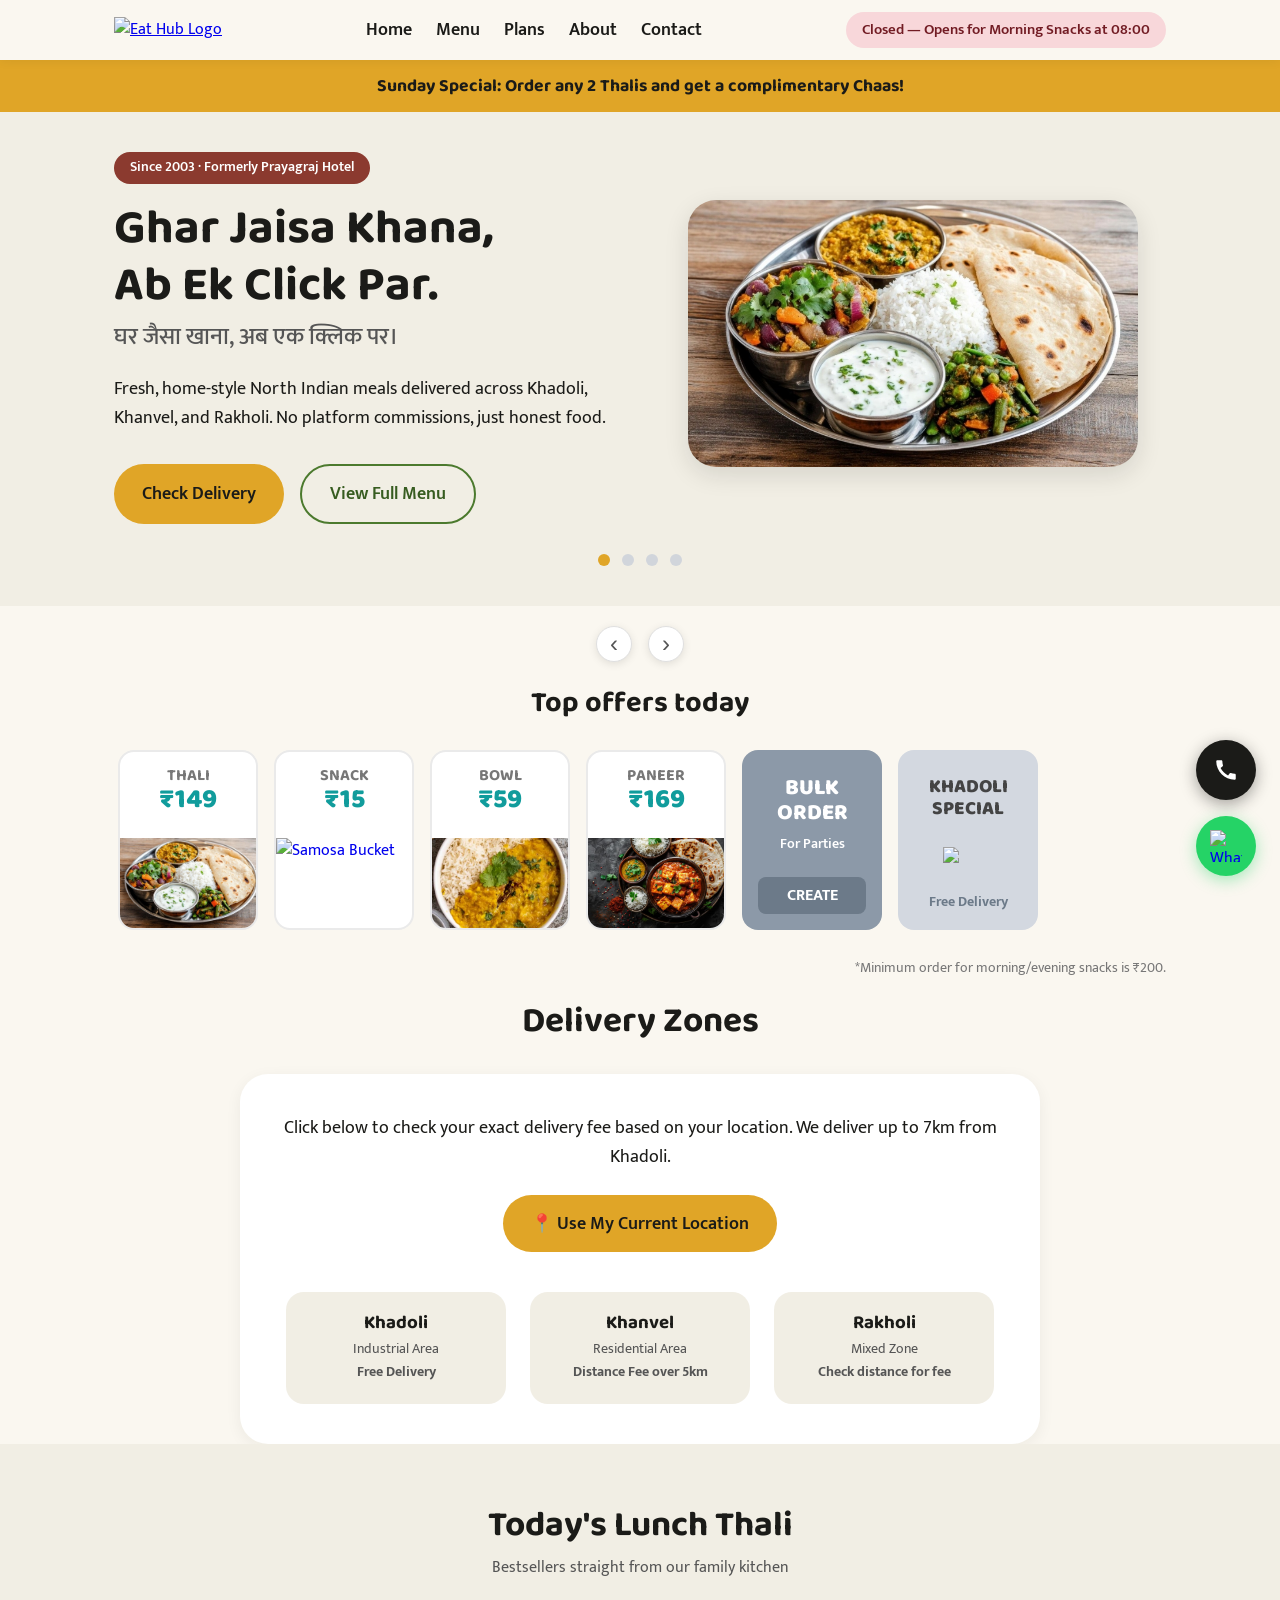
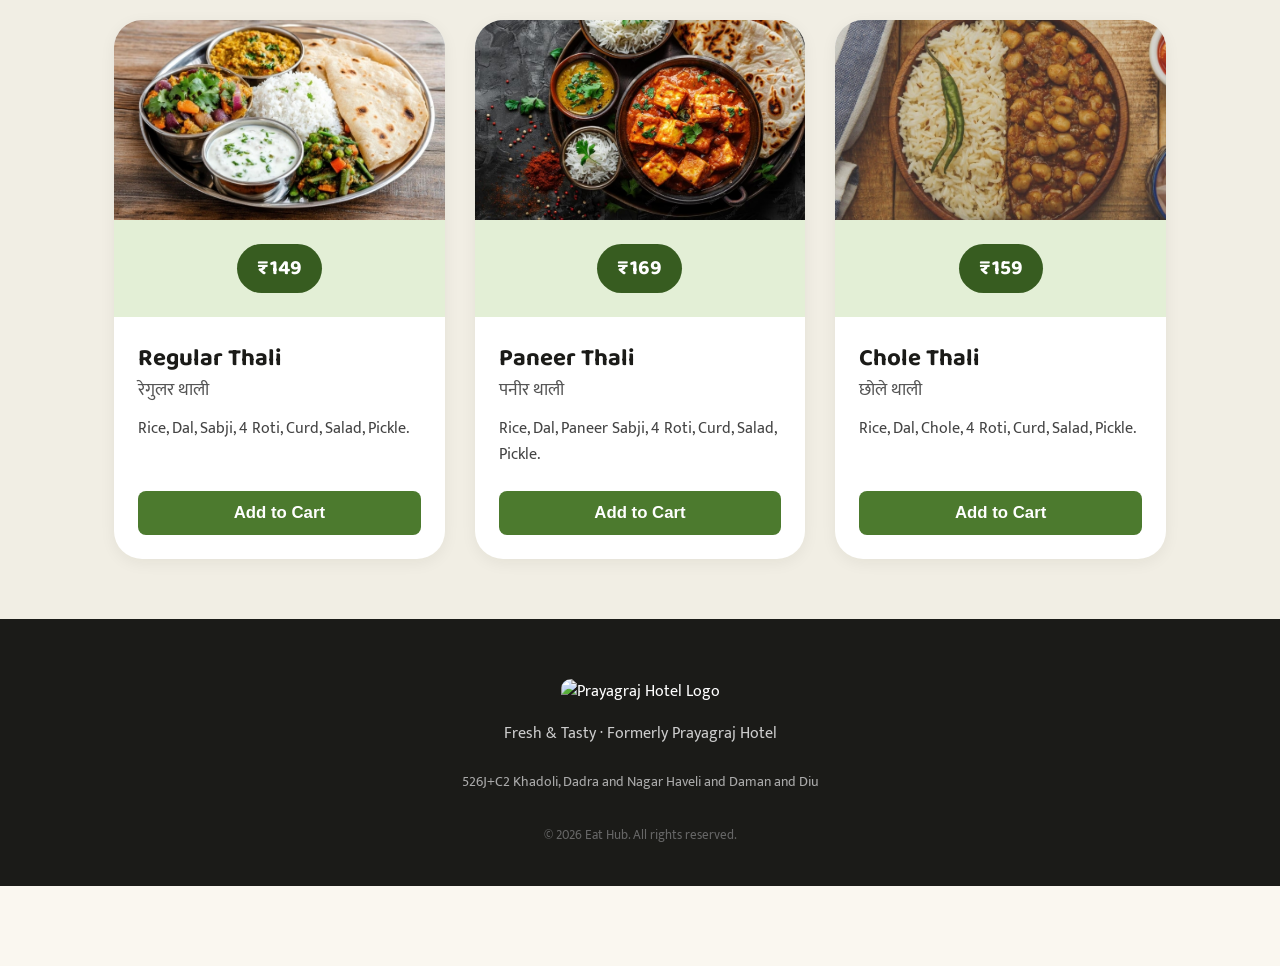
==== commit 2780f575: "Update index.html" ====
--- a/index.html
+++ b/index.html
@@ -8,7 +8,7 @@
     <link rel="stylesheet" href="styles.css">
 </head>
 <body>
-    <!-- Navigation Bar (Updated with 'Plans' link) -->
+    <!-- Navigation Bar -->
     <nav class="navbar">
         <div class="container nav-container">
             <a href="index.html">
@@ -88,7 +88,6 @@
           <h2 style="font-family: var(--font-body); font-weight: 500; font-size: 1.5rem; color: #555; margin-bottom: 24px;">रोज़ का खाना, अब हमारी ज़िम्मेदारी।</h2>
           <p style="margin-bottom: 32px; font-size: 1.1rem;">Missing home food? Subscribe to our monthly tiffin service. Wholesome, varied, and nutritious meals delivered fresh to you every day.</p>
           <div style="display: flex; gap: 16px; flex-wrap: wrap;">
-            <!-- Updated link to plans.html -->
             <a href="plans.html" class="btn btn-primary">View Meal Plans</a>
           </div>
         </div>
@@ -107,15 +106,19 @@
 
     </section>
 
-    <!-- Rest of your original page -->
-    <section class="offers-section">
+    <!-- Offers Section -->
+    <section class="offers-section" style="padding-top: 20px;">
         <div class="container">
-            <div class="offers-header">
-                <h2>Top offers today</h2>
-                <div class="scroll-arrows">
-                    <button class="arrow-btn" id="scroll-left">‹</button>
-                    <button class="arrow-btn" id="scroll-right">›</button>
-                </div>
+            
+            <!-- CENTERED ARROWS (Moved up near the dots, out of the right corner) -->
+            <div class="scroll-arrows" style="display: flex; justify-content: center; gap: 16px; margin-bottom: 24px;">
+                <button class="arrow-btn" id="scroll-left" style="box-shadow: 0 2px 8px rgba(0,0,0,0.1);">‹</button>
+                <button class="arrow-btn" id="scroll-right" style="box-shadow: 0 2px 8px rgba(0,0,0,0.1);">›</button>
+            </div>
+
+            <!-- Centered Section Header -->
+            <div class="offers-header" style="justify-content: center; display: flex; margin-bottom: 20px;">
+                <h2 style="margin: 0;">Top offers today</h2>
             </div>
             
             <div class="offers-track-container">
@@ -205,6 +208,7 @@
         </div>
     </section>
 
+    <!-- Cart & Modals -->
     <div id="cart-modal" class="modal-overlay">
         <div class="modal-content">
             <div class="modal-header">
@@ -253,7 +257,7 @@
         </div>
     </div>
 
-   <footer style="background-color: #1B1B18; color: white; padding: 60px 0 40px 0; text-align: center;">
+    <footer style="background-color: #1B1B18; color: white; padding: 60px 0 40px 0; text-align: center;">
         <div class="container">
             <img src="images/PRAYAGRAJ%20HOTEL.png" alt="Prayagraj Hotel Logo" style="height: 90px; width: auto; object-fit: contain; border-radius: 10px; margin-bottom: 16px;">
             <p style="color: #ccc; margin-bottom: 24px;">Fresh & Tasty · Formerly Prayagraj Hotel</p>
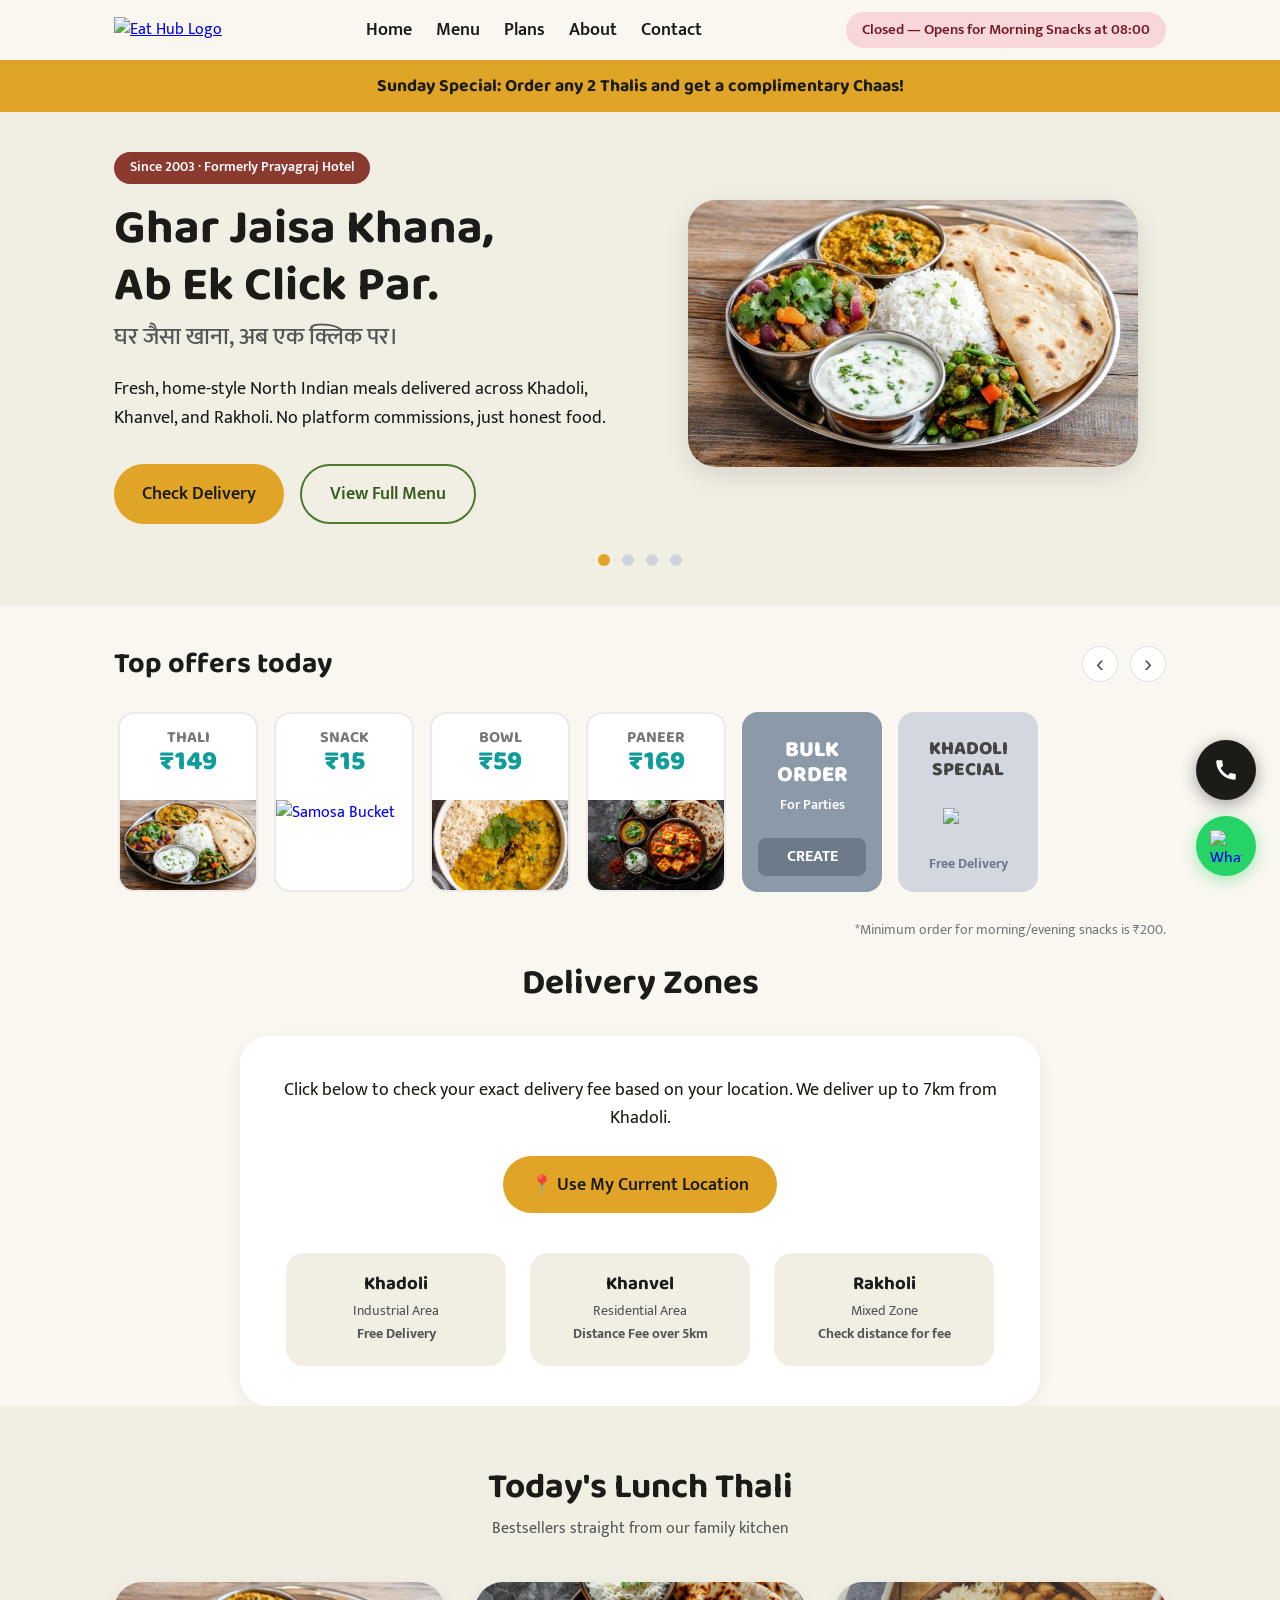
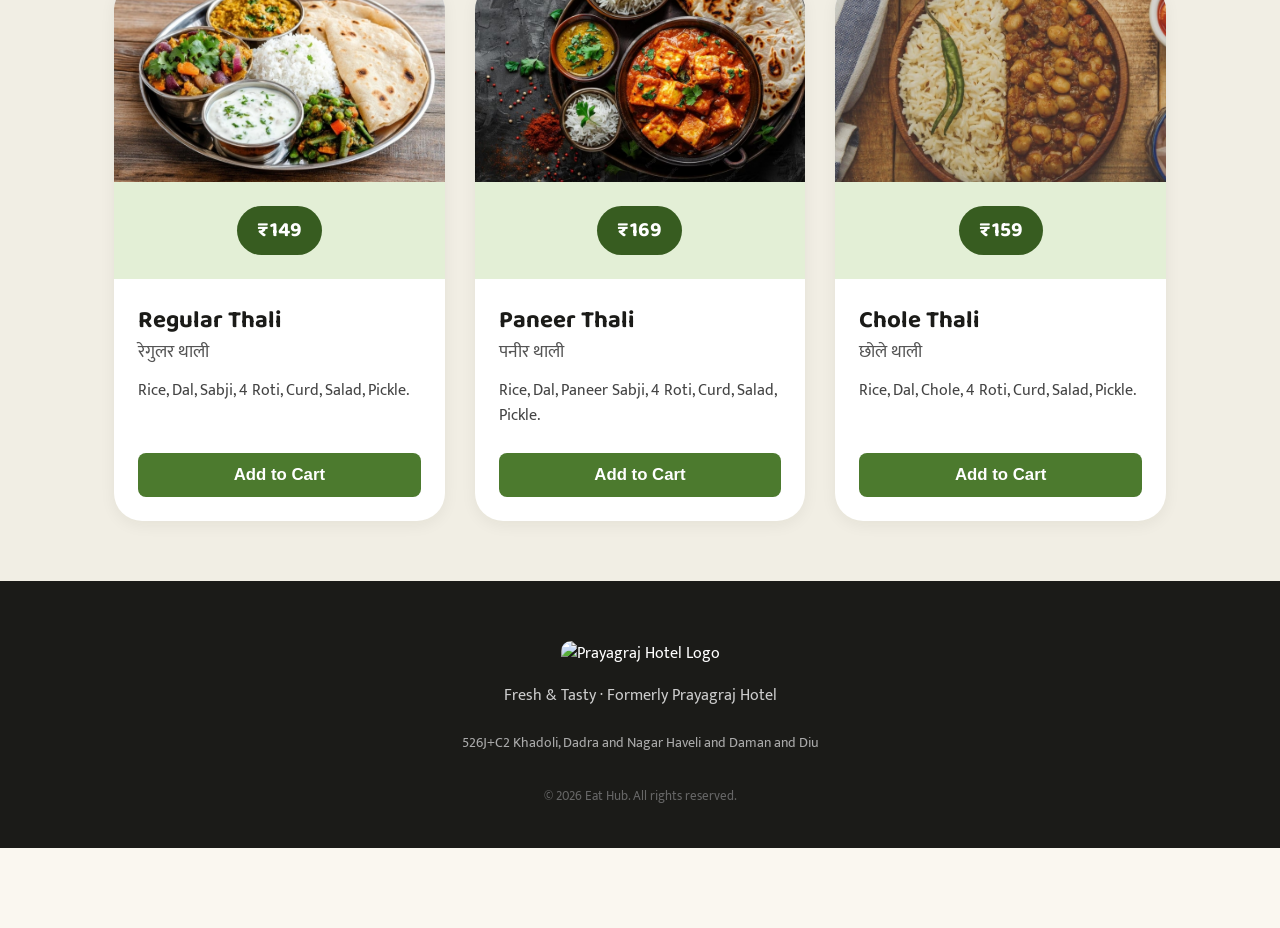
==== commit 0bb1f2eb: "Update index.html" ====
--- a/index.html
+++ b/index.html
@@ -1,280 +1,552 @@
 <!DOCTYPE html>
+
 <html lang="en">
+
 <head>
+
     <meta charset="UTF-8">
+
     <meta name="viewport" content="width=device-width, initial-scale=1.0">
+
     <title>Eat Hub | Fresh & Tasty</title>
+
     <meta name="description" content="Ghar Jaisa Khana in Khadoli & Khanvel. Budget-friendly, everyday food since 2003.">
+
     <link rel="stylesheet" href="styles.css">
+
 </head>
+
 <body>
-    <!-- Navigation Bar -->
+
+    <!-- Navigation Bar (Updated with 'Plans' link) -->
+
     <nav class="navbar">
+
         <div class="container nav-container">
+
             <a href="index.html">
+
                 <img src="images/EATHUB%20LOGO.png" alt="Eat Hub Logo" style="height: 100px; width: auto; object-fit: contain;">
+
             </a>
+
             <div class="nav-links">
+
                 <a href="index.html">Home</a>
+
                 <a href="menu.html">Menu</a>
+
                 <a href="plans.html">Plans</a>
+
                 <a href="about.html">About</a>
+
                 <a href="contact.html">Contact</a>
-            </div>
+
+            </div>
+
             <div class="status-pill" id="live-status">Loading Status...</div>
-        </div>
+
+        </div>
+
     </nav>
 
+
+
     <div id="sunday-banner" style="display: none; background: var(--color-mustard); text-align: center; padding: 12px; font-weight: 700; font-family: var(--font-heading); font-size: 1.1rem;"></div>
 
+
+
     <!-- HERO SLIDER SECTION -->
+
     <section class="hero-slider bg-alt" style="padding-top: 40px; padding-bottom: 40px;">
+
       
+
       <!-- Slide 1: Main -->
+
       <div class="slide active container">
+
         <div class="slide-content">
+
           <span class="legacy-badge">Since 2003 · Formerly Prayagraj Hotel</span>
+
           <h1 style="font-size: 3rem; margin-bottom: 8px;">Ghar Jaisa Khana,<br>Ab Ek Click Par.</h1>
+
           <h2 style="font-family: var(--font-body); font-weight: 500; font-size: 1.5rem; color: #555; margin-bottom: 24px;">घर जैसा खाना, अब एक क्लिक पर।</h2>
+
           <p style="margin-bottom: 32px; font-size: 1.1rem;">Fresh, home-style North Indian meals delivered across Khadoli, Khanvel, and Rakholi. No platform commissions, just honest food.</p>
+
           <div style="display: flex; gap: 16px; flex-wrap: wrap;">
+
             <button onclick="document.getElementById('delivery-section').scrollIntoView({behavior: 'smooth'})" class="btn btn-primary">Check Delivery</button>
+
             <a href="menu.html" class="btn btn-outline">View Full Menu</a>
+
           </div>
-        </div>
+
+        </div>
+
         <div class="slide-image">
+
           <img src="images/VEG%20THALI.jpeg" alt="North Indian Thali" style="width: 100%; max-width: 450px; border-radius: var(--radius-lg); box-shadow: var(--shadow-hover); object-fit: cover;">
-        </div>
+
+        </div>
+
       </div>
 
+
+
       <!-- Slide 2: Bulk Order -->
+
       <div class="slide container">
+
         <div class="slide-content">
+
           <span class="legacy-badge" style="background: #8C99A8; color: white;">Bulk Orders & Catering</span>
+
           <h1 style="font-size: 3rem; margin-bottom: 8px;">Big Gatherings?<br>We’ve Got You Covered.</h1>
+
           <h2 style="font-family: var(--font-body); font-weight: 500; font-size: 1.5rem; color: #555; margin-bottom: 24px;">पार्टी हो या ऑफिस, खाना हमेशा बेहतरीन।</h2>
+
           <p style="margin-bottom: 32px; font-size: 1.1rem;">Order in bulk anytime, anywhere. Perfect for corporate meetings, family events, and parties. Enjoy special discounts on large orders.</p>
+
           <div style="display: flex; gap: 16px; flex-wrap: wrap;">
+
             <button onclick="openBulkModal()" class="btn btn-primary">Order in Bulk</button>
+
             <a href="tel:+919737786796" class="btn btn-outline">Call for Catering</a>
+
           </div>
-        </div>
+
+        </div>
+
         <div class="slide-image">
+
           <img src="images/SAMOSA%20BUCKET.png" alt="Bulk Catering Orders" style="width: 100%; max-width: 450px; border-radius: var(--radius-lg); box-shadow: var(--shadow-hover); object-fit: cover;">
-        </div>
+
+        </div>
+
       </div>
 
+
+
       <!-- Slide 3: No Commissions -->
+
       <div class="slide container">
+
         <div class="slide-content">
+
           <span class="legacy-badge" style="background: #14532d; color: white;">Order Direct, Save More</span>
+
           <h1 style="font-size: 3rem; margin-bottom: 8px;">No Hidden Fees.<br>Just Honest Prices.</h1>
+
           <h2 style="font-family: var(--font-body); font-weight: 500; font-size: 1.5rem; color: #555; margin-bottom: 24px;">बिना किसी एक्स्ट्रा चार्ज के, सीधा आपके घर।</h2>
+
           <p style="margin-bottom: 32px; font-size: 1.1rem;">Why pay extra on aggregator apps? Order directly through our platform to get the absolute best prices, larger portions, and priority delivery.</p>
+
           <div style="display: flex; gap: 16px; flex-wrap: wrap;">
+
             <a href="menu.html" class="btn btn-primary">Order Direct Now</a>
+
           </div>
-        </div>
+
+        </div>
+
         <div class="slide-image">
+
           <img src="images/PANEER.jpeg" alt="Direct Delivery" style="width: 100%; max-width: 450px; border-radius: var(--radius-lg); box-shadow: var(--shadow-hover); object-fit: cover;">
-        </div>
+
+        </div>
+
       </div>
 
+
+
       <!-- Slide 4: Daily Meals -->
+
       <div class="slide container">
+
         <div class="slide-content">
+
           <span class="legacy-badge">Daily Meal Subscriptions</span>
+
           <h1 style="font-size: 3rem; margin-bottom: 8px;">Everyday Meals,<br>Sorted for the Month.</h1>
+
           <h2 style="font-family: var(--font-body); font-weight: 500; font-size: 1.5rem; color: #555; margin-bottom: 24px;">रोज़ का खाना, अब हमारी ज़िम्मेदारी।</h2>
+
           <p style="margin-bottom: 32px; font-size: 1.1rem;">Missing home food? Subscribe to our monthly tiffin service. Wholesome, varied, and nutritious meals delivered fresh to you every day.</p>
+
           <div style="display: flex; gap: 16px; flex-wrap: wrap;">
+
+            <!-- Updated link to plans.html -->
+
             <a href="plans.html" class="btn btn-primary">View Meal Plans</a>
+
           </div>
-        </div>
+
+        </div>
+
         <div class="slide-image">
+
           <img src="images/DAL-RICE%20BOWL.jpeg" alt="Tiffin Service" style="width: 100%; max-width: 450px; border-radius: var(--radius-lg); box-shadow: var(--shadow-hover); object-fit: cover;">
-        </div>
+
+        </div>
+
       </div>
 
+
+
       <!-- Slider Indicators (Dots) -->
+
       <div class="slider-dots" style="width: 100%; text-align: center; margin-top: 30px;">
+
         <span class="dot active" onclick="currentSlide(1)"></span>
+
         <span class="dot" onclick="currentSlide(2)"></span>
+
         <span class="dot" onclick="currentSlide(3)"></span>
+
         <span class="dot" onclick="currentSlide(4)"></span>
+
       </div>
 
+
+
     </section>
 
-    <!-- Offers Section -->
-    <section class="offers-section" style="padding-top: 20px;">
+
+
+    <!-- Rest of your original page -->
+
+    <section class="offers-section">
+
         <div class="container">
+
+            <div class="offers-header">
+
+                <h2>Top offers today</h2>
+
+                <div class="scroll-arrows">
+
+                    <button class="arrow-btn" id="scroll-left">‹</button>
+
+                    <button class="arrow-btn" id="scroll-right">›</button>
+
+                </div>
+
+            </div>
+
             
-            <!-- CENTERED ARROWS (Moved up near the dots, out of the right corner) -->
-            <div class="scroll-arrows" style="display: flex; justify-content: center; gap: 16px; margin-bottom: 24px;">
-                <button class="arrow-btn" id="scroll-left" style="box-shadow: 0 2px 8px rgba(0,0,0,0.1);">‹</button>
-                <button class="arrow-btn" id="scroll-right" style="box-shadow: 0 2px 8px rgba(0,0,0,0.1);">›</button>
-            </div>
-
-            <!-- Centered Section Header -->
-            <div class="offers-header" style="justify-content: center; display: flex; margin-bottom: 20px;">
-                <h2 style="margin: 0;">Top offers today</h2>
-            </div>
+
+            <div class="offers-track-container">
+
+                <div class="offers-track" id="offers-track">
+
+                    <a href="menu.html" class="offer-card">
+
+                        <div class="offer-title">THALI</div>
+
+                        <div class="offer-price">₹149</div>
+
+                        <div class="offer-image-container">
+
+                            <img src="images/VEG%20THALI.jpeg" alt="Thali">
+
+                        </div>
+
+                    </a>
+
+                    
+
+                    <a href="menu.html" class="offer-card">
+
+                        <div class="offer-title">SNACK</div>
+
+                        <div class="offer-price">₹15</div>
+
+                        <div class="offer-image-container">
+
+                            <img src="images/SAMOSA%20BUCKET.png" alt="Samosa Bucket">
+
+                        </div>
+
+                    </a>
+
+                    
+
+                    <a href="menu.html" class="offer-card">
+
+                        <div class="offer-title">BOWL</div>
+
+                        <div class="offer-price">₹59</div>
+
+                        <div class="offer-image-container">
+
+                            <img src="images/DAL-RICE%20BOWL.jpeg" alt="Dal Rice Bowl">
+
+                        </div>
+
+                    </a>
+
+
+
+                    <a href="menu.html" class="offer-card">
+
+                        <div class="offer-title">PANEER</div>
+
+                        <div class="offer-price">₹169</div>
+
+                        <div class="offer-image-container">
+
+                            <img src="images/PANEER.jpeg" alt="Paneer Thali">
+
+                        </div>
+
+                    </a>
+
+
+
+                    <div onclick="openBulkModal()" class="offer-card-promo" style="background-color: #8C99A8; color: white; text-align: center; cursor: pointer;">
+
+                        <div>
+
+                            <div style="font-family: var(--font-heading); font-size: 1.4rem; font-weight: 800; line-height: 1.1; margin-top: 10px;">BULK<br>ORDER</div>
+
+                            <div style="font-size: 0.85rem; font-weight: 600; margin-top: 8px;">For Parties</div>
+
+                        </div>
+
+                        <div style="background: #6C7A89; border-radius: 8px; padding: 6px; font-weight: 700; font-size: 1rem;">CREATE</div>
+
+                    </div>
+
+
+
+                    <a href="menu.html" class="offer-card-promo" style="background-color: #D3D8E0; color: #444; text-align: center;">
+
+                        <div>
+
+                            <div style="font-family: var(--font-heading); font-size: 1.2rem; font-weight: 800; line-height: 1.1; margin-top: 10px;">KHADOLI<br>SPECIAL</div>
+
+                        </div>
+
+                        <img src="https://cdn-icons-png.flaticon.com/512/2830/2830305.png" style="width: 50px; margin: 0 auto;">
+
+                        <div style="color: #6C7A89; font-weight: 700; font-size: 0.9rem;">Free Delivery</div>
+
+                    </a>
+
+                </div>
+
+            </div>
+
+            <p style="text-align: right; font-size: 0.85rem; color: #777; margin-top: 8px;">*Minimum order for morning/evening snacks is ₹200.</p>
+
+        </div>
+
+    </section>
+
+
+
+    <section id="delivery-section" class="container">
+
+        <h2 style="text-align: center; margin-bottom: 32px; font-size: 2.2rem;">Delivery Zones</h2>
+
+        <div style="background: white; padding: 40px 24px; border-radius: var(--radius-lg); box-shadow: var(--shadow-card); text-align: center; max-width: 800px; margin: 0 auto;">
+
+            <p style="margin-bottom: 24px; font-size: 1.1rem;">Click below to check your exact delivery fee based on your location. We deliver up to 7km from Khadoli.</p>
+
+            <button id="check-location-btn" class="btn btn-primary">📍 Use My Current Location</button>
+
+            <div id="location-result" style="margin-top: 24px; font-weight: 600; font-size: 1.2rem; color: var(--color-green-dark);"></div>
+
             
-            <div class="offers-track-container">
-                <div class="offers-track" id="offers-track">
-                    <a href="menu.html" class="offer-card">
-                        <div class="offer-title">THALI</div>
-                        <div class="offer-price">₹149</div>
-                        <div class="offer-image-container">
-                            <img src="images/VEG%20THALI.jpeg" alt="Thali">
-                        </div>
-                    </a>
-                    
-                    <a href="menu.html" class="offer-card">
-                        <div class="offer-title">SNACK</div>
-                        <div class="offer-price">₹15</div>
-                        <div class="offer-image-container">
-                            <img src="images/SAMOSA%20BUCKET.png" alt="Samosa Bucket">
-                        </div>
-                    </a>
-                    
-                    <a href="menu.html" class="offer-card">
-                        <div class="offer-title">BOWL</div>
-                        <div class="offer-price">₹59</div>
-                        <div class="offer-image-container">
-                            <img src="images/DAL-RICE%20BOWL.jpeg" alt="Dal Rice Bowl">
-                        </div>
-                    </a>
-
-                    <a href="menu.html" class="offer-card">
-                        <div class="offer-title">PANEER</div>
-                        <div class="offer-price">₹169</div>
-                        <div class="offer-image-container">
-                            <img src="images/PANEER.jpeg" alt="Paneer Thali">
-                        </div>
-                    </a>
-
-                    <div onclick="openBulkModal()" class="offer-card-promo" style="background-color: #8C99A8; color: white; text-align: center; cursor: pointer;">
-                        <div>
-                            <div style="font-family: var(--font-heading); font-size: 1.4rem; font-weight: 800; line-height: 1.1; margin-top: 10px;">BULK<br>ORDER</div>
-                            <div style="font-size: 0.85rem; font-weight: 600; margin-top: 8px;">For Parties</div>
-                        </div>
-                        <div style="background: #6C7A89; border-radius: 8px; padding: 6px; font-weight: 700; font-size: 1rem;">CREATE</div>
-                    </div>
-
-                    <a href="menu.html" class="offer-card-promo" style="background-color: #D3D8E0; color: #444; text-align: center;">
-                        <div>
-                            <div style="font-family: var(--font-heading); font-size: 1.2rem; font-weight: 800; line-height: 1.1; margin-top: 10px;">KHADOLI<br>SPECIAL</div>
-                        </div>
-                        <img src="https://cdn-icons-png.flaticon.com/512/2830/2830305.png" style="width: 50px; margin: 0 auto;">
-                        <div style="color: #6C7A89; font-weight: 700; font-size: 0.9rem;">Free Delivery</div>
-                    </a>
-                </div>
-            </div>
-            <p style="text-align: right; font-size: 0.85rem; color: #777; margin-top: 8px;">*Minimum order for morning/evening snacks is ₹200.</p>
-        </div>
+
+            <div style="display: flex; justify-content: center; gap: 24px; margin-top: 40px; flex-wrap: wrap;">
+
+                <div style="background: var(--color-bg-alt); padding: 20px; border-radius: var(--radius-md); width: 220px;">
+
+                    <h3 style="margin-bottom: 4px;">Khadoli</h3>
+
+                    <p style="font-size: 0.9rem; color: #555;">Industrial Area<br><strong>Free Delivery</strong></p>
+
+                </div>
+
+                <div style="background: var(--color-bg-alt); padding: 20px; border-radius: var(--radius-md); width: 220px;">
+
+                    <h3 style="margin-bottom: 4px;">Khanvel</h3>
+
+                    <p style="font-size: 0.9rem; color: #555;">Residential Area<br><strong>Distance Fee over 5km</strong></p>
+
+                </div>
+
+                <div style="background: var(--color-bg-alt); padding: 20px; border-radius: var(--radius-md); width: 220px;">
+
+                    <h3 style="margin-bottom: 4px;">Rakholi</h3>
+
+                    <p style="font-size: 0.9rem; color: #555;">Mixed Zone<br><strong>Check distance for fee</strong></p>
+
+                </div>
+
+            </div>
+
+        </div>
+
     </section>
 
-    <section id="delivery-section" class="container">
-        <h2 style="text-align: center; margin-bottom: 32px; font-size: 2.2rem;">Delivery Zones</h2>
-        <div style="background: white; padding: 40px 24px; border-radius: var(--radius-lg); box-shadow: var(--shadow-card); text-align: center; max-width: 800px; margin: 0 auto;">
-            <p style="margin-bottom: 24px; font-size: 1.1rem;">Click below to check your exact delivery fee based on your location. We deliver up to 7km from Khadoli.</p>
-            <button id="check-location-btn" class="btn btn-primary">📍 Use My Current Location</button>
-            <div id="location-result" style="margin-top: 24px; font-weight: 600; font-size: 1.2rem; color: var(--color-green-dark);"></div>
-            
-            <div style="display: flex; justify-content: center; gap: 24px; margin-top: 40px; flex-wrap: wrap;">
-                <div style="background: var(--color-bg-alt); padding: 20px; border-radius: var(--radius-md); width: 220px;">
-                    <h3 style="margin-bottom: 4px;">Khadoli</h3>
-                    <p style="font-size: 0.9rem; color: #555;">Industrial Area<br><strong>Free Delivery</strong></p>
-                </div>
-                <div style="background: var(--color-bg-alt); padding: 20px; border-radius: var(--radius-md); width: 220px;">
-                    <h3 style="margin-bottom: 4px;">Khanvel</h3>
-                    <p style="font-size: 0.9rem; color: #555;">Residential Area<br><strong>Distance Fee over 5km</strong></p>
-                </div>
-                <div style="background: var(--color-bg-alt); padding: 20px; border-radius: var(--radius-md); width: 220px;">
-                    <h3 style="margin-bottom: 4px;">Rakholi</h3>
-                    <p style="font-size: 0.9rem; color: #555;">Mixed Zone<br><strong>Check distance for fee</strong></p>
-                </div>
-            </div>
-        </div>
+
+
+    <section class="bg-alt">
+
+        <div class="container">
+
+            <h2 style="text-align: center; margin-bottom: 8px; font-size: 2.2rem;">Today's Lunch Thali</h2>
+
+            <p style="text-align: center; margin-bottom: 32px; color: #555;">Bestsellers straight from our family kitchen</p>
+
+            <div id="featured-menu" class="menu-grid"></div>
+
+        </div>
+
     </section>
 
-    <section class="bg-alt">
+
+
+    <div id="cart-modal" class="modal-overlay">
+
+        <div class="modal-content">
+
+            <div class="modal-header">
+
+                <h2>Your Order</h2>
+
+                <button class="close-btn" onclick="closeCartModal()">&times;</button>
+
+            </div>
+
+            <div class="modal-body">
+
+                <div id="cart-items-container"></div>
+
+                <div style="margin-top: 24px; padding-top: 16px; border-top: 2px dashed #ddd; display: flex; justify-content: space-between; align-items: center;">
+
+                    <h3 style="font-size: 1.4rem;">Total:</h3>
+
+                    <h3 style="font-size: 1.8rem; color: var(--color-green-dark);" id="cart-modal-total">₹0</h3>
+
+                </div>
+
+                <p id="cart-warning" style="color: var(--color-maroon); font-size: 0.95rem; margin-top: 12px; display: none; font-weight: 700;">* Minimum order is ₹200 when purchasing snacks. Please add more items.</p>
+
+            </div>
+
+            <div class="modal-footer" style="margin-top: 24px;">
+
+                <button class="btn btn-primary" style="width: 100%; background-color: var(--color-whatsapp); color: white; border: none;" onclick="checkoutCart()">Checkout via WhatsApp</button>
+
+            </div>
+
+        </div>
+
+    </div>
+
+
+
+    <div id="floating-cart" class="floating-cart" onclick="openCartModal()">
+
+        <div class="cart-icon">🛒 <span id="cart-qty" class="cart-badge">0</span></div>
+
+        <div class="cart-info">View Cart <span id="cart-total">₹0</span></div>
+
+    </div>
+
+    
+
+    <div id="toast" class="toast">Added to cart!</div>
+
+
+
+    <div id="bulk-modal" class="modal-overlay">
+
+        <div class="modal-content">
+
+            <div class="modal-header">
+
+                <h2>Bulk Order Generator</h2>
+
+                <button class="close-btn" onclick="closeBulkModal()">&times;</button>
+
+            </div>
+
+            <div class="modal-body">
+
+                <p style="color: #555; margin-bottom: 16px;">Select items and quantities for your party or office event. We will prepare everything fresh!</p>
+
+                <div id="bulk-rows-container"></div>
+
+                <button class="btn btn-outline" style="width: 100%; margin-top: 12px; padding: 10px;" onclick="addBulkRow()">+ Add Another Item</button>
+
+                <div style="margin-top: 24px; padding-top: 16px; border-top: 2px dashed #ddd; display: flex; justify-content: space-between; align-items: center;">
+
+                    <h3 style="font-size: 1.4rem;">Estimated Total:</h3>
+
+                    <h3 style="font-size: 1.8rem; color: var(--color-green-dark);" id="bulk-total-price">₹0</h3>
+
+                </div>
+
+            </div>
+
+            <div class="modal-footer" style="margin-top: 24px;">
+
+                <button class="btn btn-primary" style="width: 100%; background-color: var(--color-whatsapp); color: white; border: none;" onclick="sendBulkOrder()">Send Order via WhatsApp</button>
+
+            </div>
+
+        </div>
+
+    </div>
+
+
+
+   <footer style="background-color: #1B1B18; color: white; padding: 60px 0 40px 0; text-align: center;">
+
         <div class="container">
-            <h2 style="text-align: center; margin-bottom: 8px; font-size: 2.2rem;">Today's Lunch Thali</h2>
-            <p style="text-align: center; margin-bottom: 32px; color: #555;">Bestsellers straight from our family kitchen</p>
-            <div id="featured-menu" class="menu-grid"></div>
-        </div>
-    </section>
-
-    <!-- Cart & Modals -->
-    <div id="cart-modal" class="modal-overlay">
-        <div class="modal-content">
-            <div class="modal-header">
-                <h2>Your Order</h2>
-                <button class="close-btn" onclick="closeCartModal()">&times;</button>
-            </div>
-            <div class="modal-body">
-                <div id="cart-items-container"></div>
-                <div style="margin-top: 24px; padding-top: 16px; border-top: 2px dashed #ddd; display: flex; justify-content: space-between; align-items: center;">
-                    <h3 style="font-size: 1.4rem;">Total:</h3>
-                    <h3 style="font-size: 1.8rem; color: var(--color-green-dark);" id="cart-modal-total">₹0</h3>
-                </div>
-                <p id="cart-warning" style="color: var(--color-maroon); font-size: 0.95rem; margin-top: 12px; display: none; font-weight: 700;">* Minimum order is ₹200 when purchasing snacks. Please add more items.</p>
-            </div>
-            <div class="modal-footer" style="margin-top: 24px;">
-                <button class="btn btn-primary" style="width: 100%; background-color: var(--color-whatsapp); color: white; border: none;" onclick="checkoutCart()">Checkout via WhatsApp</button>
-            </div>
-        </div>
-    </div>
-
-    <div id="floating-cart" class="floating-cart" onclick="openCartModal()">
-        <div class="cart-icon">🛒 <span id="cart-qty" class="cart-badge">0</span></div>
-        <div class="cart-info">View Cart <span id="cart-total">₹0</span></div>
-    </div>
-    
-    <div id="toast" class="toast">Added to cart!</div>
-
-    <div id="bulk-modal" class="modal-overlay">
-        <div class="modal-content">
-            <div class="modal-header">
-                <h2>Bulk Order Generator</h2>
-                <button class="close-btn" onclick="closeBulkModal()">&times;</button>
-            </div>
-            <div class="modal-body">
-                <p style="color: #555; margin-bottom: 16px;">Select items and quantities for your party or office event. We will prepare everything fresh!</p>
-                <div id="bulk-rows-container"></div>
-                <button class="btn btn-outline" style="width: 100%; margin-top: 12px; padding: 10px;" onclick="addBulkRow()">+ Add Another Item</button>
-                <div style="margin-top: 24px; padding-top: 16px; border-top: 2px dashed #ddd; display: flex; justify-content: space-between; align-items: center;">
-                    <h3 style="font-size: 1.4rem;">Estimated Total:</h3>
-                    <h3 style="font-size: 1.8rem; color: var(--color-green-dark);" id="bulk-total-price">₹0</h3>
-                </div>
-            </div>
-            <div class="modal-footer" style="margin-top: 24px;">
-                <button class="btn btn-primary" style="width: 100%; background-color: var(--color-whatsapp); color: white; border: none;" onclick="sendBulkOrder()">Send Order via WhatsApp</button>
-            </div>
-        </div>
-    </div>
-
-    <footer style="background-color: #1B1B18; color: white; padding: 60px 0 40px 0; text-align: center;">
-        <div class="container">
+
             <img src="images/PRAYAGRAJ%20HOTEL.png" alt="Prayagraj Hotel Logo" style="height: 90px; width: auto; object-fit: contain; border-radius: 10px; margin-bottom: 16px;">
+
             <p style="color: #ccc; margin-bottom: 24px;">Fresh & Tasty · Formerly Prayagraj Hotel</p>
+
             <p style="color: #aaa; font-size: 0.9rem;">526J+C2 Khadoli, Dadra and Nagar Haveli and Daman and Diu</p>
+
             <p style="margin-top: 32px; color: #666; font-size: 0.8rem;">© 2026 Eat Hub. All rights reserved.</p>
-        </div>
+
+        </div>
+
     </footer>
 
+
+
     <a href="tel:+919737786796" class="floating-call">
+
         <svg xmlns="http://www.w3.org/2000/svg" viewBox="0 0 24 24"><path d="M20.01 15.38c-1.23 0-2.42-.2-3.53-.56a.977.977 0 00-1.01.24l-1.57 1.97c-2.83-1.35-5.48-3.9-6.89-6.83l1.95-1.66c.27-.28.35-.67.24-1.02-.37-1.11-.56-2.3-.56-3.53 0-.54-.45-.99-.99-.99H4.19C3.65 3 3 3.24 3 3.99 3 13.28 10.73 21 20.01 21c.71 0 .99-.63.99-1.18v-3.45c0-.54-.45-.99-.99-.99z"/></svg>
+
     </a>
 
+
+
     <a href="https://wa.me/919737786796?text=Hi!%20I%20have%20an%20inquiry." target="_blank" class="floating-wa">
+
         <img src="https://upload.wikimedia.org/wikipedia/commons/6/6b/WhatsApp.svg" alt="WhatsApp">
+
     </a>
 
+
+
     <script src="data.js"></script>
+
     <script src="app.js"></script>
+
 </body>
-</html>
+
+</html> 
+
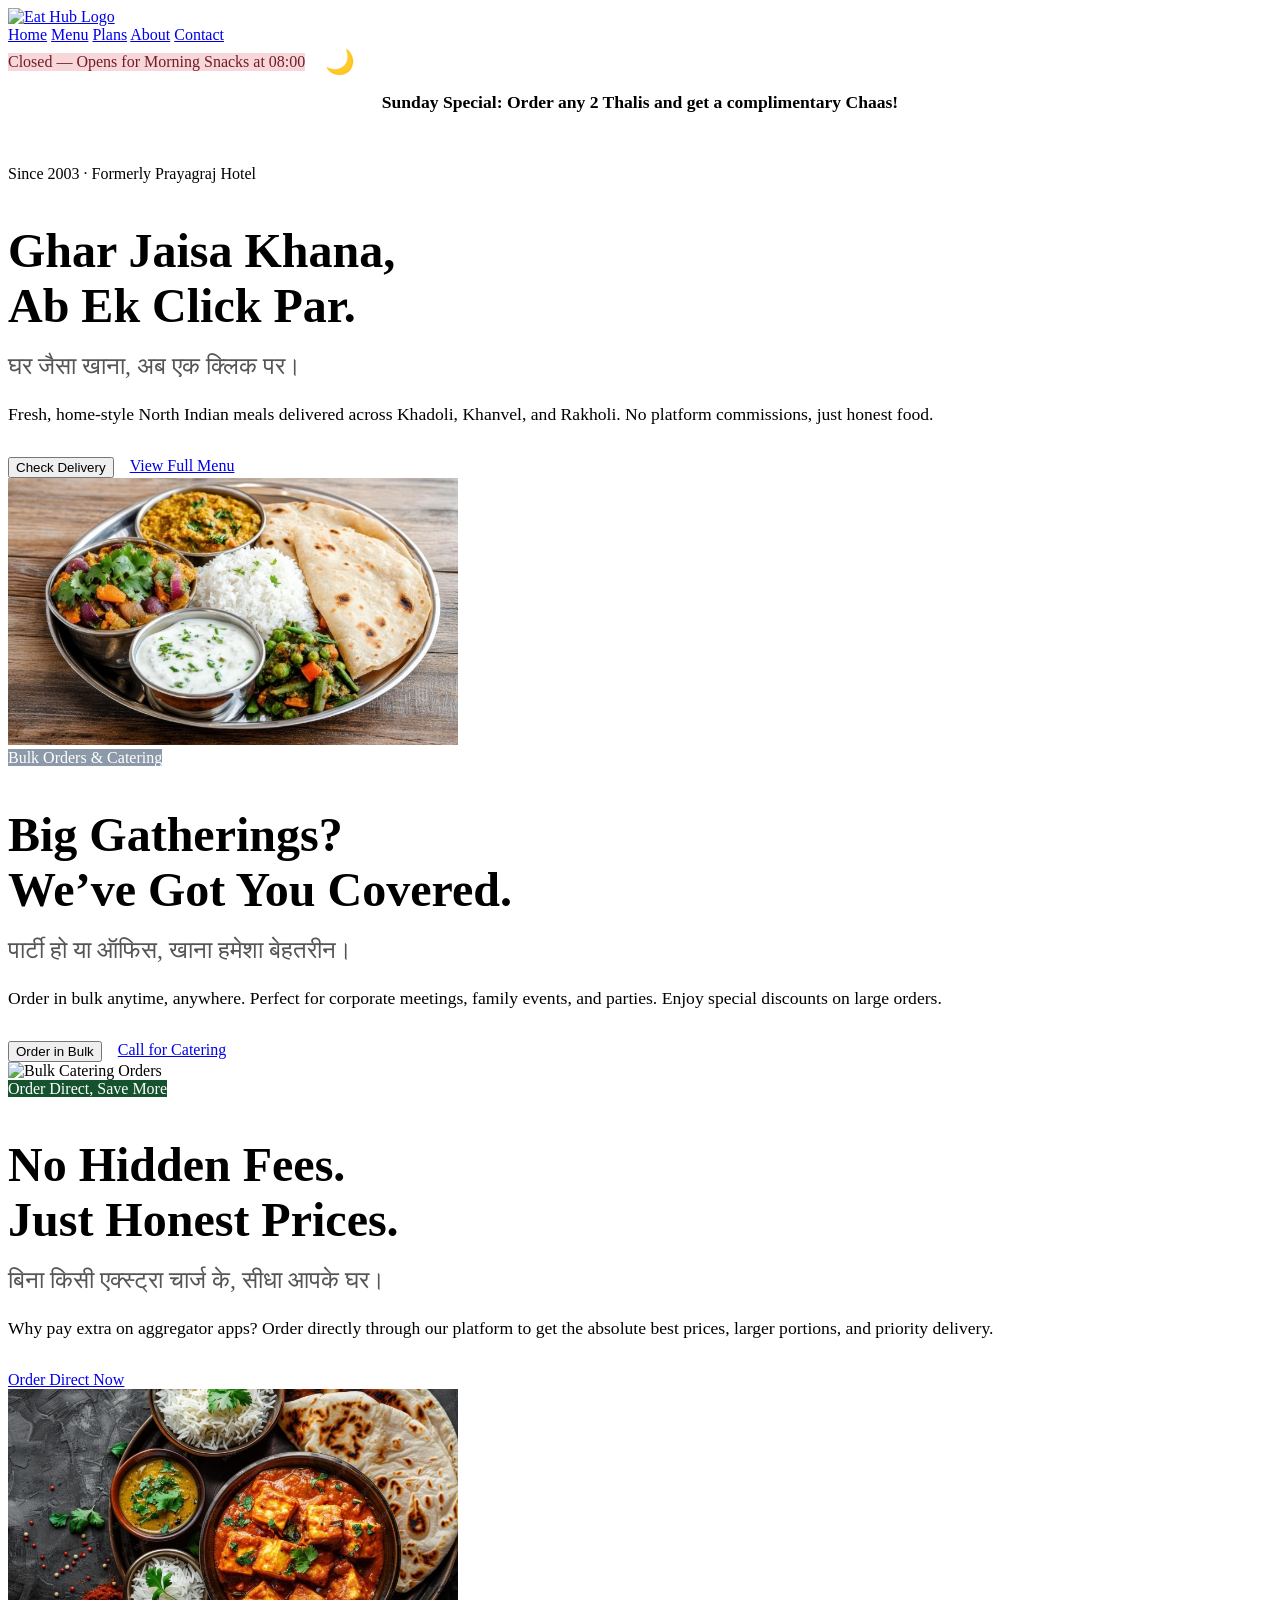
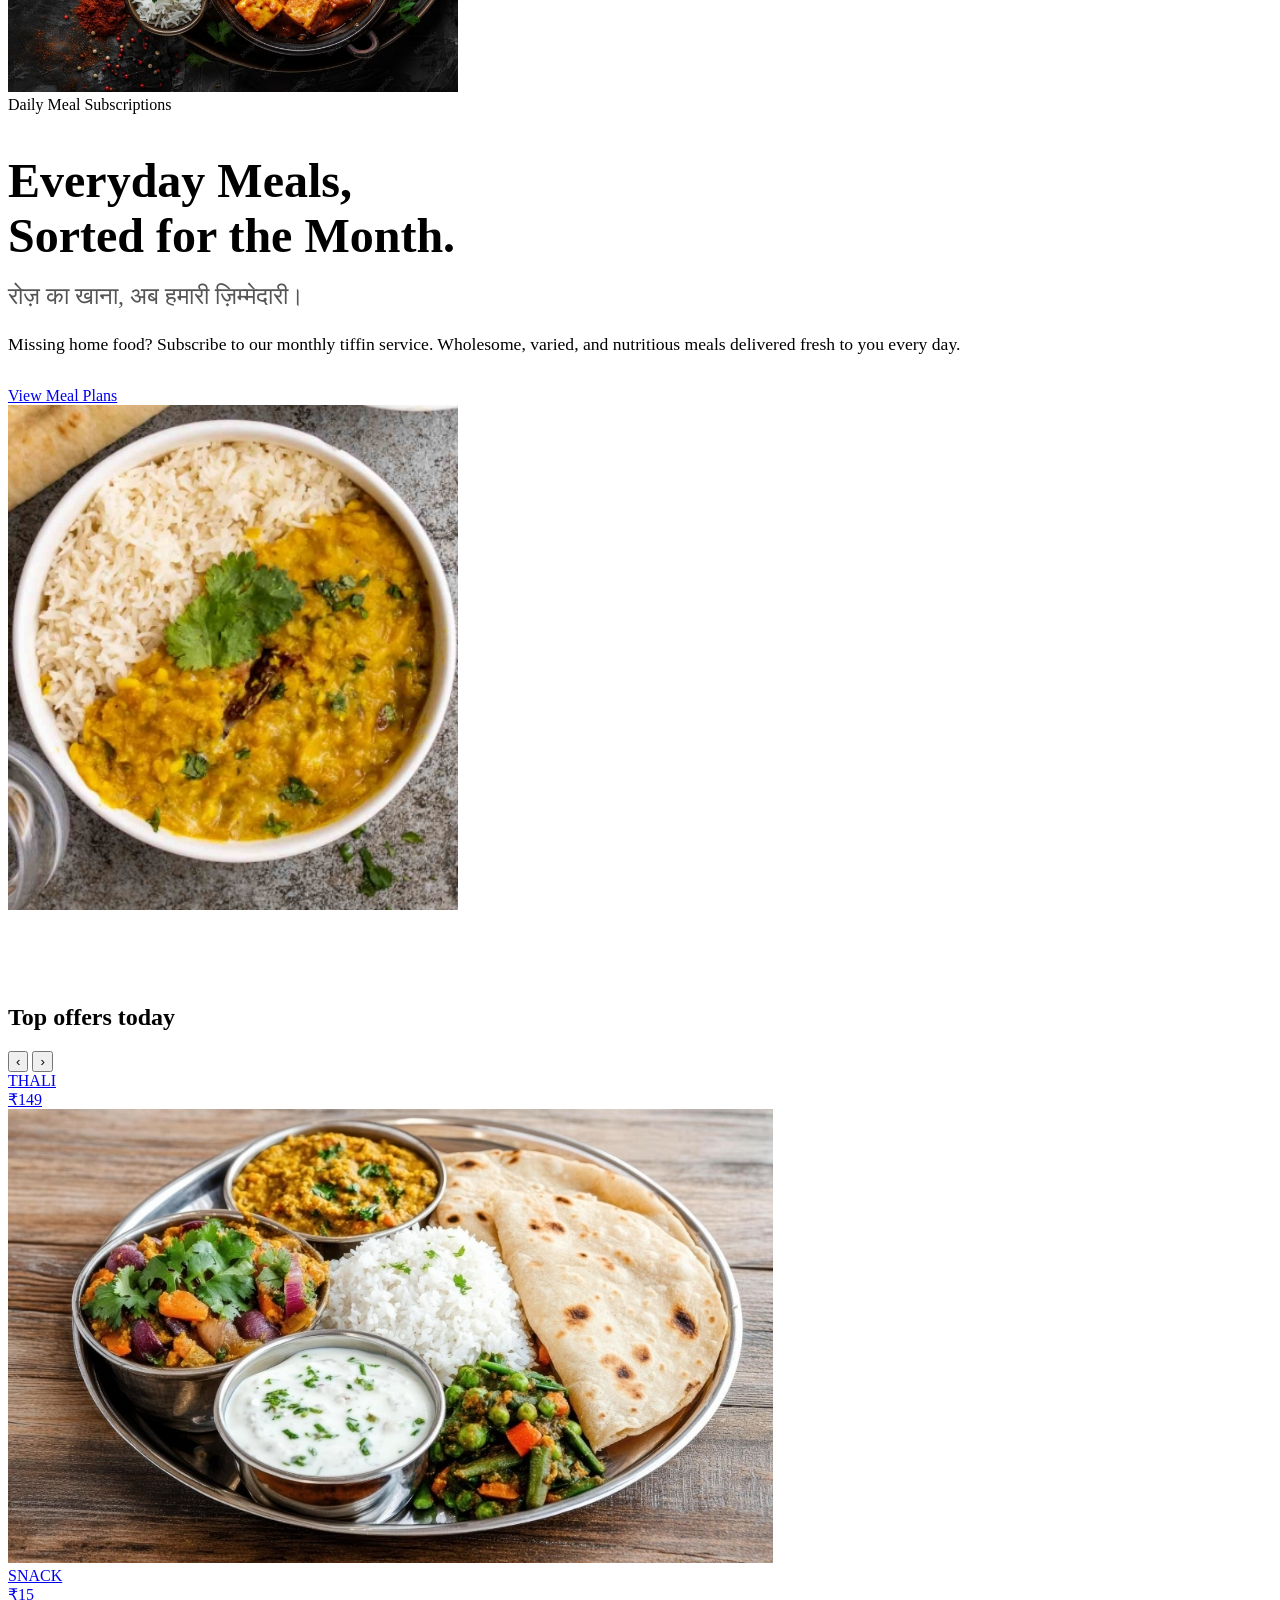
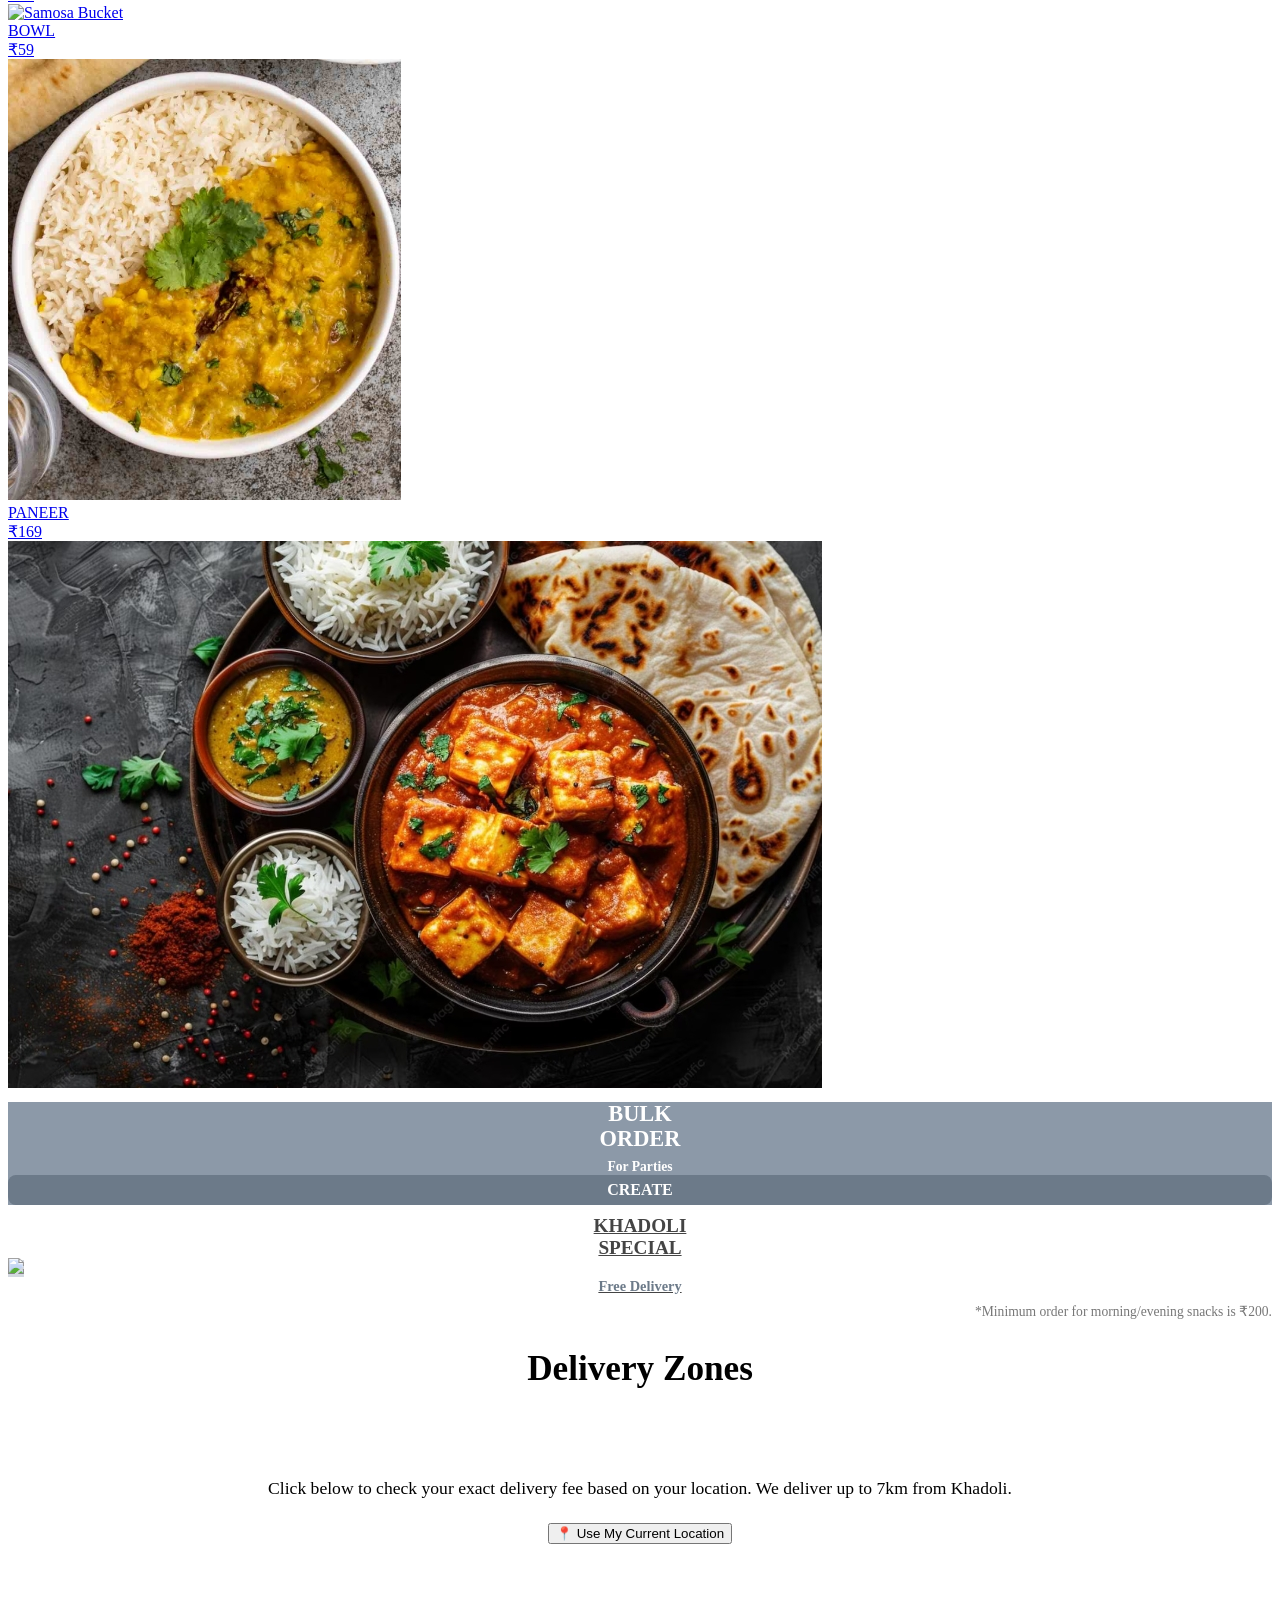
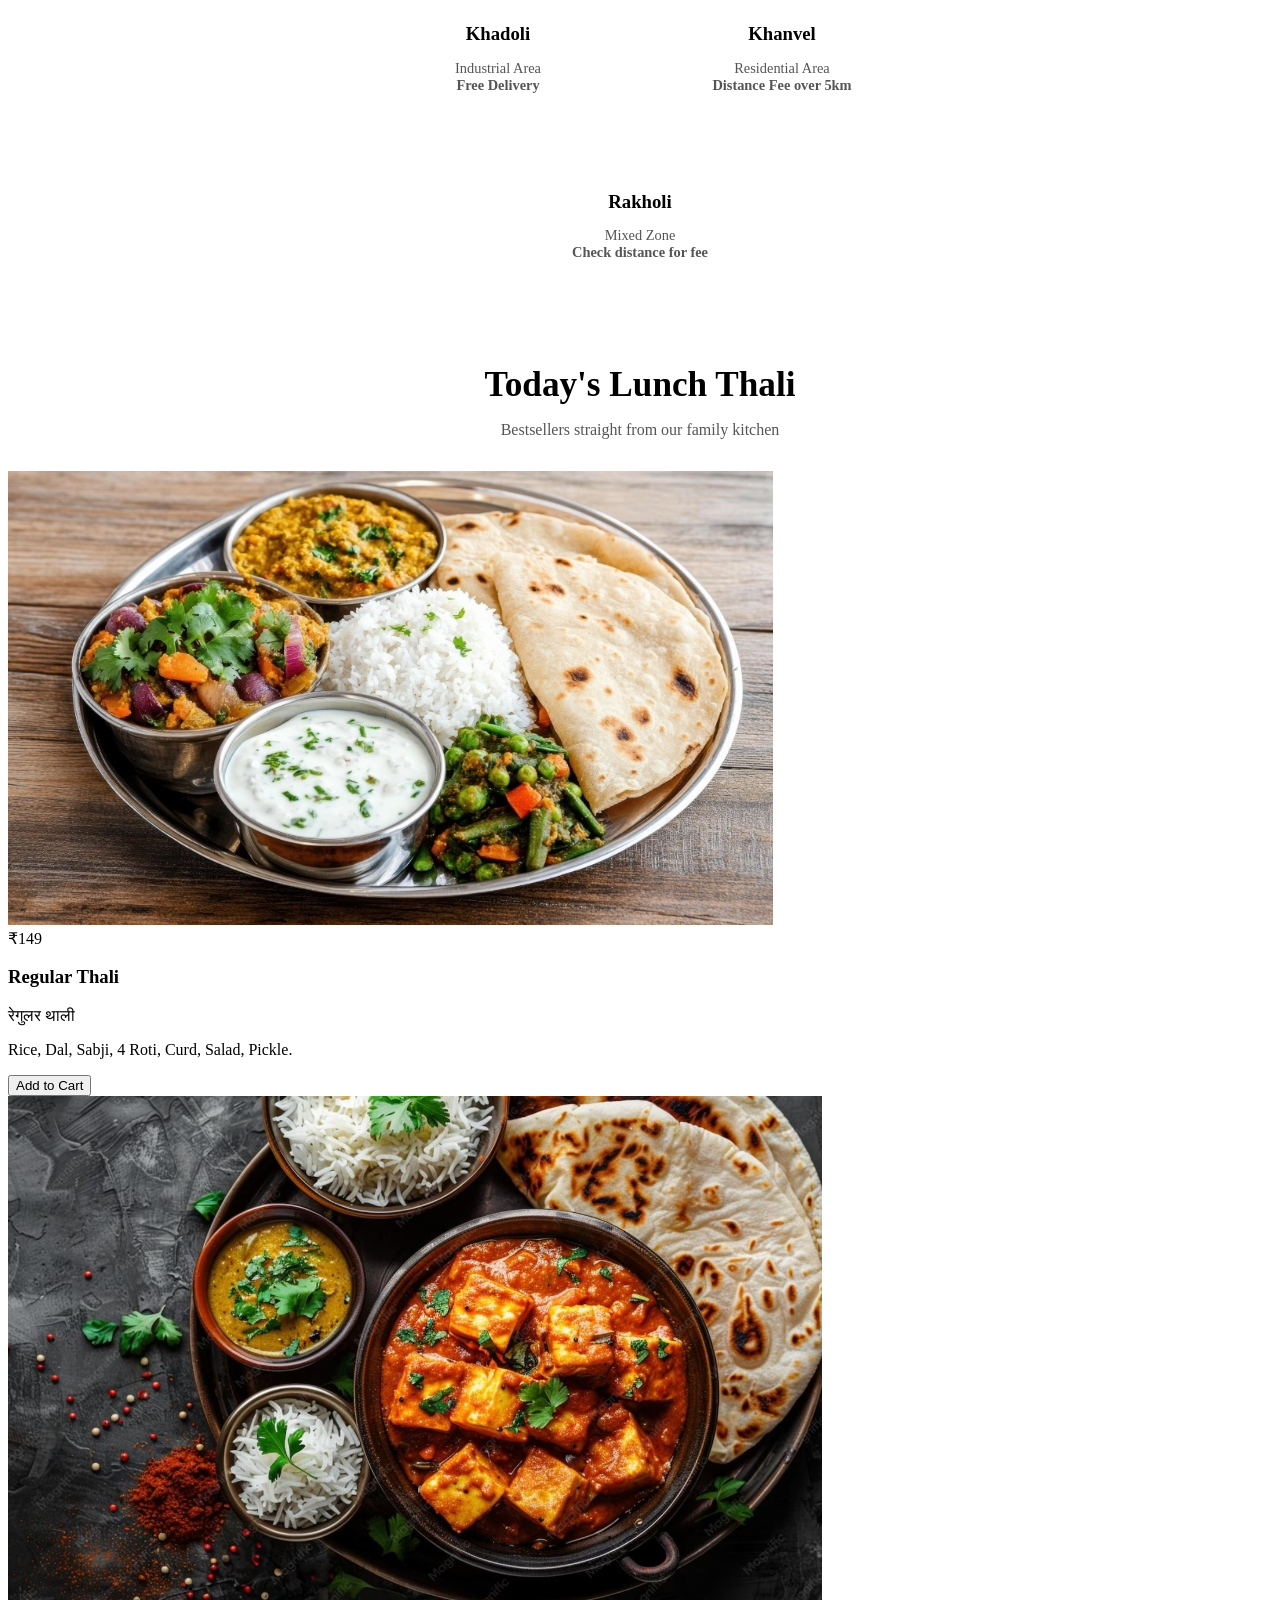
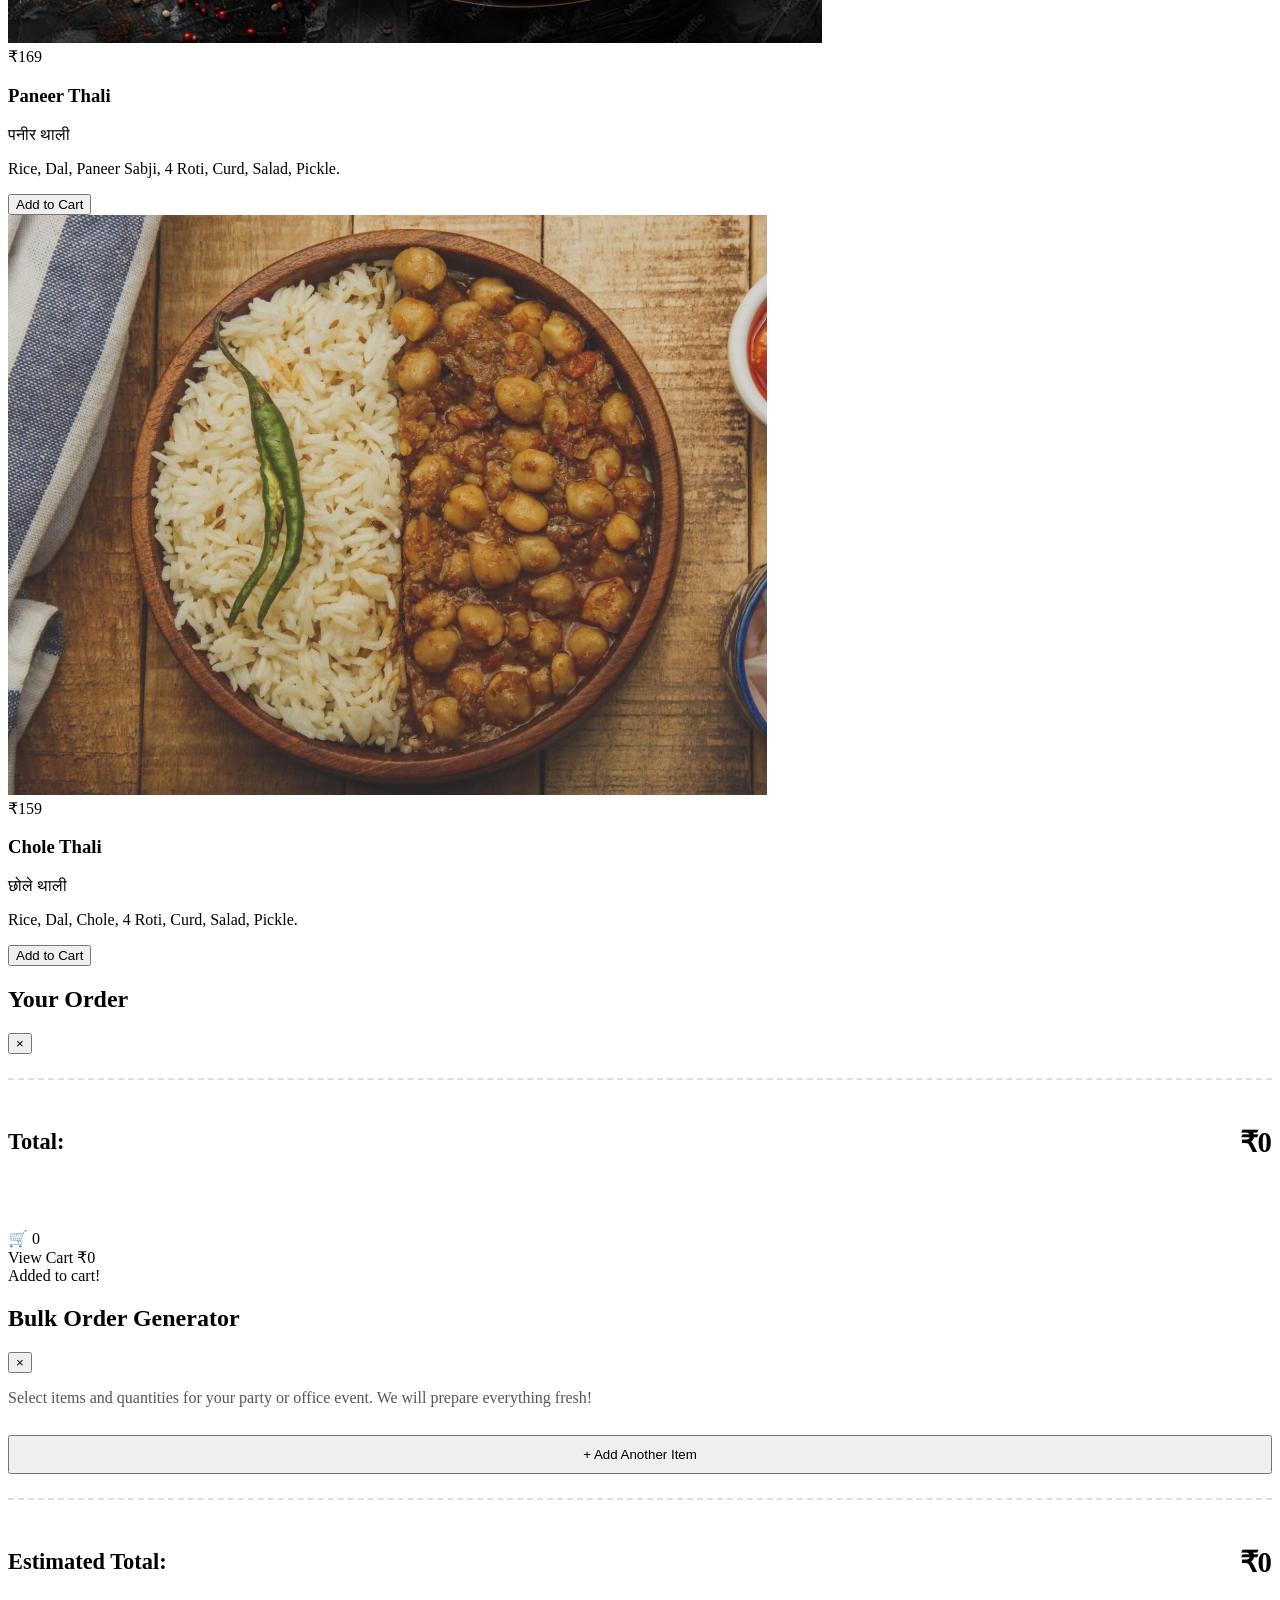
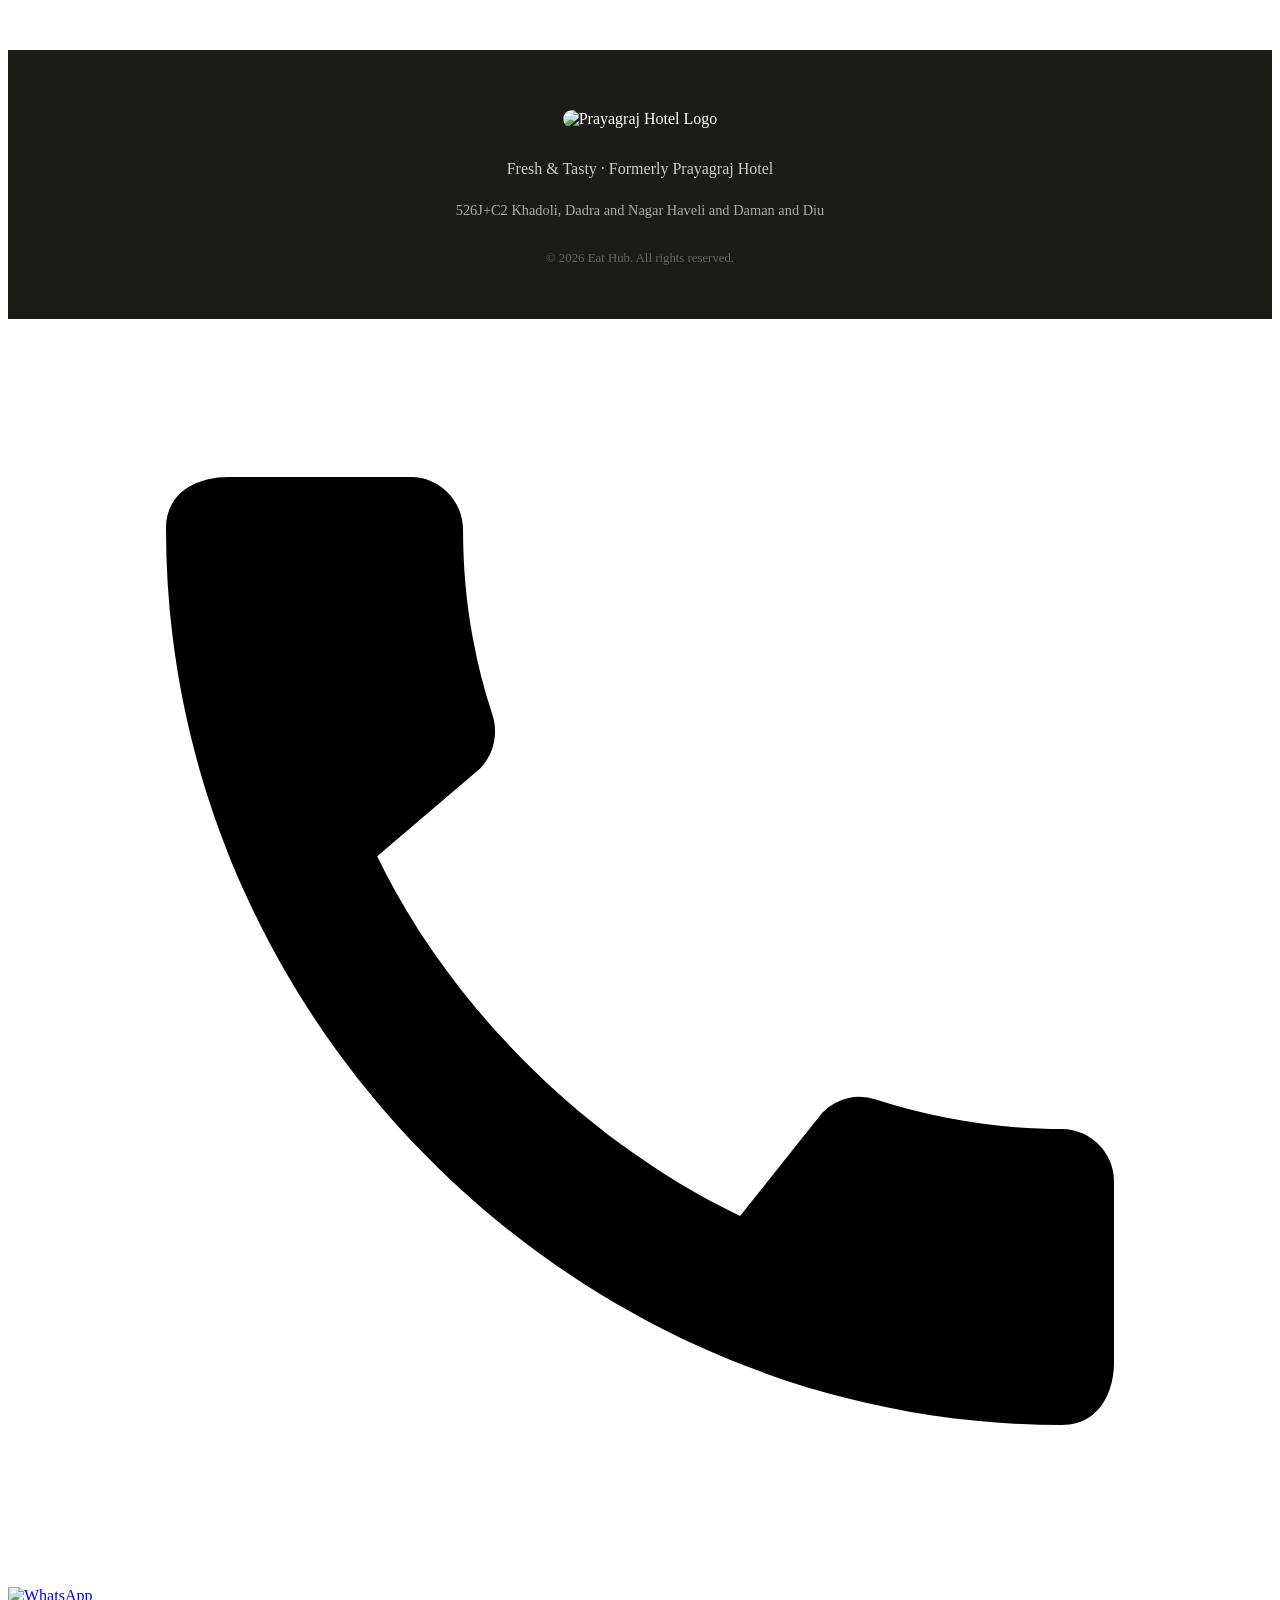
==== commit 67c1aff7: "Update index.html" ====
--- a/index.html
+++ b/index.html
@@ -1,552 +1,279 @@
 <!DOCTYPE html>
-
 <html lang="en">
-
 <head>
-
     <meta charset="UTF-8">
-
     <meta name="viewport" content="width=device-width, initial-scale=1.0">
-
     <title>Eat Hub | Fresh & Tasty</title>
-
     <meta name="description" content="Ghar Jaisa Khana in Khadoli & Khanvel. Budget-friendly, everyday food since 2003.">
-
     <link rel="stylesheet" href="styles.css">
-
 </head>
-
 <body>
-
-    <!-- Navigation Bar (Updated with 'Plans' link) -->
-
+    <!-- Top Navigation Bar -->
     <nav class="navbar">
-
         <div class="container nav-container">
-
             <a href="index.html">
-
                 <img src="images/EATHUB%20LOGO.png" alt="Eat Hub Logo" style="height: 100px; width: auto; object-fit: contain;">
-
             </a>
-
             <div class="nav-links">
-
                 <a href="index.html">Home</a>
-
                 <a href="menu.html">Menu</a>
-
                 <a href="plans.html">Plans</a>
-
                 <a href="about.html">About</a>
-
                 <a href="contact.html">Contact</a>
-
-            </div>
-
-            <div class="status-pill" id="live-status">Loading Status...</div>
-
-        </div>
-
+            </div>
+            <div style="display: flex; align-items: center; gap: 16px;">
+                <div class="status-pill" id="live-status">Loading Status...</div>
+                <button id="dark-mode-toggle" class="dark-mode-btn" title="Toggle Dark Mode">
+                    <span id="theme-icon">🌙</span>
+                </button>
+            </div>
+        </div>
     </nav>
 
-
-
     <div id="sunday-banner" style="display: none; background: var(--color-mustard); text-align: center; padding: 12px; font-weight: 700; font-family: var(--font-heading); font-size: 1.1rem;"></div>
 
-
-
     <!-- HERO SLIDER SECTION -->
-
     <section class="hero-slider bg-alt" style="padding-top: 40px; padding-bottom: 40px;">
-
       
-
       <!-- Slide 1: Main -->
-
       <div class="slide active container">
-
-        <div class="slide-content">
-
+        <div class="slide-content">
           <span class="legacy-badge">Since 2003 · Formerly Prayagraj Hotel</span>
-
           <h1 style="font-size: 3rem; margin-bottom: 8px;">Ghar Jaisa Khana,<br>Ab Ek Click Par.</h1>
-
           <h2 style="font-family: var(--font-body); font-weight: 500; font-size: 1.5rem; color: #555; margin-bottom: 24px;">घर जैसा खाना, अब एक क्लिक पर।</h2>
-
           <p style="margin-bottom: 32px; font-size: 1.1rem;">Fresh, home-style North Indian meals delivered across Khadoli, Khanvel, and Rakholi. No platform commissions, just honest food.</p>
-
-          <div style="display: flex; gap: 16px; flex-wrap: wrap;">
-
+          <div style="display: flex; gap: 16px; flex-wrap: wrap;">
             <button onclick="document.getElementById('delivery-section').scrollIntoView({behavior: 'smooth'})" class="btn btn-primary">Check Delivery</button>
-
             <a href="menu.html" class="btn btn-outline">View Full Menu</a>
-
-          </div>
-
-        </div>
-
-        <div class="slide-image">
-
+          </div>
+        </div>
+        <div class="slide-image">
           <img src="images/VEG%20THALI.jpeg" alt="North Indian Thali" style="width: 100%; max-width: 450px; border-radius: var(--radius-lg); box-shadow: var(--shadow-hover); object-fit: cover;">
-
-        </div>
-
-      </div>
-
-
+        </div>
+      </div>
 
       <!-- Slide 2: Bulk Order -->
-
       <div class="slide container">
-
-        <div class="slide-content">
-
+        <div class="slide-content">
           <span class="legacy-badge" style="background: #8C99A8; color: white;">Bulk Orders & Catering</span>
-
           <h1 style="font-size: 3rem; margin-bottom: 8px;">Big Gatherings?<br>We’ve Got You Covered.</h1>
-
           <h2 style="font-family: var(--font-body); font-weight: 500; font-size: 1.5rem; color: #555; margin-bottom: 24px;">पार्टी हो या ऑफिस, खाना हमेशा बेहतरीन।</h2>
-
           <p style="margin-bottom: 32px; font-size: 1.1rem;">Order in bulk anytime, anywhere. Perfect for corporate meetings, family events, and parties. Enjoy special discounts on large orders.</p>
-
-          <div style="display: flex; gap: 16px; flex-wrap: wrap;">
-
+          <div style="display: flex; gap: 16px; flex-wrap: wrap;">
             <button onclick="openBulkModal()" class="btn btn-primary">Order in Bulk</button>
-
             <a href="tel:+919737786796" class="btn btn-outline">Call for Catering</a>
-
-          </div>
-
-        </div>
-
-        <div class="slide-image">
-
+          </div>
+        </div>
+        <div class="slide-image">
           <img src="images/SAMOSA%20BUCKET.png" alt="Bulk Catering Orders" style="width: 100%; max-width: 450px; border-radius: var(--radius-lg); box-shadow: var(--shadow-hover); object-fit: cover;">
-
-        </div>
-
-      </div>
-
-
+        </div>
+      </div>
 
       <!-- Slide 3: No Commissions -->
-
       <div class="slide container">
-
-        <div class="slide-content">
-
+        <div class="slide-content">
           <span class="legacy-badge" style="background: #14532d; color: white;">Order Direct, Save More</span>
-
           <h1 style="font-size: 3rem; margin-bottom: 8px;">No Hidden Fees.<br>Just Honest Prices.</h1>
-
           <h2 style="font-family: var(--font-body); font-weight: 500; font-size: 1.5rem; color: #555; margin-bottom: 24px;">बिना किसी एक्स्ट्रा चार्ज के, सीधा आपके घर।</h2>
-
           <p style="margin-bottom: 32px; font-size: 1.1rem;">Why pay extra on aggregator apps? Order directly through our platform to get the absolute best prices, larger portions, and priority delivery.</p>
-
-          <div style="display: flex; gap: 16px; flex-wrap: wrap;">
-
+          <div style="display: flex; gap: 16px; flex-wrap: wrap;">
             <a href="menu.html" class="btn btn-primary">Order Direct Now</a>
-
-          </div>
-
-        </div>
-
-        <div class="slide-image">
-
+          </div>
+        </div>
+        <div class="slide-image">
           <img src="images/PANEER.jpeg" alt="Direct Delivery" style="width: 100%; max-width: 450px; border-radius: var(--radius-lg); box-shadow: var(--shadow-hover); object-fit: cover;">
-
-        </div>
-
-      </div>
-
-
+        </div>
+      </div>
 
       <!-- Slide 4: Daily Meals -->
-
       <div class="slide container">
-
-        <div class="slide-content">
-
+        <div class="slide-content">
           <span class="legacy-badge">Daily Meal Subscriptions</span>
-
           <h1 style="font-size: 3rem; margin-bottom: 8px;">Everyday Meals,<br>Sorted for the Month.</h1>
-
           <h2 style="font-family: var(--font-body); font-weight: 500; font-size: 1.5rem; color: #555; margin-bottom: 24px;">रोज़ का खाना, अब हमारी ज़िम्मेदारी।</h2>
-
           <p style="margin-bottom: 32px; font-size: 1.1rem;">Missing home food? Subscribe to our monthly tiffin service. Wholesome, varied, and nutritious meals delivered fresh to you every day.</p>
-
-          <div style="display: flex; gap: 16px; flex-wrap: wrap;">
-
-            <!-- Updated link to plans.html -->
-
+          <div style="display: flex; gap: 16px; flex-wrap: wrap;">
             <a href="plans.html" class="btn btn-primary">View Meal Plans</a>
-
-          </div>
-
-        </div>
-
-        <div class="slide-image">
-
+          </div>
+        </div>
+        <div class="slide-image">
           <img src="images/DAL-RICE%20BOWL.jpeg" alt="Tiffin Service" style="width: 100%; max-width: 450px; border-radius: var(--radius-lg); box-shadow: var(--shadow-hover); object-fit: cover;">
-
-        </div>
-
-      </div>
-
-
+        </div>
+      </div>
 
       <!-- Slider Indicators (Dots) -->
-
       <div class="slider-dots" style="width: 100%; text-align: center; margin-top: 30px;">
-
         <span class="dot active" onclick="currentSlide(1)"></span>
-
         <span class="dot" onclick="currentSlide(2)"></span>
-
         <span class="dot" onclick="currentSlide(3)"></span>
-
         <span class="dot" onclick="currentSlide(4)"></span>
-
-      </div>
-
-
-
-    </section>
-
-
-
-    <!-- Rest of your original page -->
+      </div>
+
+    </section>
 
     <section class="offers-section">
-
         <div class="container">
-
             <div class="offers-header">
-
                 <h2>Top offers today</h2>
-
                 <div class="scroll-arrows">
-
                     <button class="arrow-btn" id="scroll-left">‹</button>
-
                     <button class="arrow-btn" id="scroll-right">›</button>
-
-                </div>
-
-            </div>
-
+                </div>
+            </div>
             
-
             <div class="offers-track-container">
-
                 <div class="offers-track" id="offers-track">
-
-                    <a href="menu.html" class="offer-card">
-
+                    <a href="menu.html" class="offer-card">
                         <div class="offer-title">THALI</div>
-
                         <div class="offer-price">₹149</div>
-
-                        <div class="offer-image-container">
-
+                        <div class="offer-image-container">
                             <img src="images/VEG%20THALI.jpeg" alt="Thali">
-
-                        </div>
-
-                    </a>
-
+                        </div>
+                    </a>
                     
-
-                    <a href="menu.html" class="offer-card">
-
+                    <a href="menu.html" class="offer-card">
                         <div class="offer-title">SNACK</div>
-
                         <div class="offer-price">₹15</div>
-
-                        <div class="offer-image-container">
-
+                        <div class="offer-image-container">
                             <img src="images/SAMOSA%20BUCKET.png" alt="Samosa Bucket">
-
-                        </div>
-
-                    </a>
-
+                        </div>
+                    </a>
                     
-
-                    <a href="menu.html" class="offer-card">
-
+                    <a href="menu.html" class="offer-card">
                         <div class="offer-title">BOWL</div>
-
                         <div class="offer-price">₹59</div>
-
-                        <div class="offer-image-container">
-
+                        <div class="offer-image-container">
                             <img src="images/DAL-RICE%20BOWL.jpeg" alt="Dal Rice Bowl">
-
-                        </div>
-
-                    </a>
-
-
-
-                    <a href="menu.html" class="offer-card">
-
+                        </div>
+                    </a>
+
+                    <a href="menu.html" class="offer-card">
                         <div class="offer-title">PANEER</div>
-
                         <div class="offer-price">₹169</div>
-
-                        <div class="offer-image-container">
-
+                        <div class="offer-image-container">
                             <img src="images/PANEER.jpeg" alt="Paneer Thali">
-
-                        </div>
-
-                    </a>
-
-
+                        </div>
+                    </a>
 
                     <div onclick="openBulkModal()" class="offer-card-promo" style="background-color: #8C99A8; color: white; text-align: center; cursor: pointer;">
-
                         <div>
-
                             <div style="font-family: var(--font-heading); font-size: 1.4rem; font-weight: 800; line-height: 1.1; margin-top: 10px;">BULK<br>ORDER</div>
-
                             <div style="font-size: 0.85rem; font-weight: 600; margin-top: 8px;">For Parties</div>
-
-                        </div>
-
+                        </div>
                         <div style="background: #6C7A89; border-radius: 8px; padding: 6px; font-weight: 700; font-size: 1rem;">CREATE</div>
-
                     </div>
 
-
-
                     <a href="menu.html" class="offer-card-promo" style="background-color: #D3D8E0; color: #444; text-align: center;">
-
                         <div>
-
                             <div style="font-family: var(--font-heading); font-size: 1.2rem; font-weight: 800; line-height: 1.1; margin-top: 10px;">KHADOLI<br>SPECIAL</div>
-
-                        </div>
-
+                        </div>
                         <img src="https://cdn-icons-png.flaticon.com/512/2830/2830305.png" style="width: 50px; margin: 0 auto;">
-
                         <div style="color: #6C7A89; font-weight: 700; font-size: 0.9rem;">Free Delivery</div>
-
-                    </a>
-
-                </div>
-
-            </div>
-
+                    </a>
+                </div>
+            </div>
             <p style="text-align: right; font-size: 0.85rem; color: #777; margin-top: 8px;">*Minimum order for morning/evening snacks is ₹200.</p>
-
-        </div>
-
-    </section>
-
-
+        </div>
+    </section>
 
     <section id="delivery-section" class="container">
-
         <h2 style="text-align: center; margin-bottom: 32px; font-size: 2.2rem;">Delivery Zones</h2>
-
         <div style="background: white; padding: 40px 24px; border-radius: var(--radius-lg); box-shadow: var(--shadow-card); text-align: center; max-width: 800px; margin: 0 auto;">
-
             <p style="margin-bottom: 24px; font-size: 1.1rem;">Click below to check your exact delivery fee based on your location. We deliver up to 7km from Khadoli.</p>
-
             <button id="check-location-btn" class="btn btn-primary">📍 Use My Current Location</button>
-
             <div id="location-result" style="margin-top: 24px; font-weight: 600; font-size: 1.2rem; color: var(--color-green-dark);"></div>
-
             
-
             <div style="display: flex; justify-content: center; gap: 24px; margin-top: 40px; flex-wrap: wrap;">
-
                 <div style="background: var(--color-bg-alt); padding: 20px; border-radius: var(--radius-md); width: 220px;">
-
                     <h3 style="margin-bottom: 4px;">Khadoli</h3>
-
                     <p style="font-size: 0.9rem; color: #555;">Industrial Area<br><strong>Free Delivery</strong></p>
-
-                </div>
-
+                </div>
                 <div style="background: var(--color-bg-alt); padding: 20px; border-radius: var(--radius-md); width: 220px;">
-
                     <h3 style="margin-bottom: 4px;">Khanvel</h3>
-
                     <p style="font-size: 0.9rem; color: #555;">Residential Area<br><strong>Distance Fee over 5km</strong></p>
-
-                </div>
-
+                </div>
                 <div style="background: var(--color-bg-alt); padding: 20px; border-radius: var(--radius-md); width: 220px;">
-
                     <h3 style="margin-bottom: 4px;">Rakholi</h3>
-
                     <p style="font-size: 0.9rem; color: #555;">Mixed Zone<br><strong>Check distance for fee</strong></p>
-
-                </div>
-
-            </div>
-
-        </div>
-
-    </section>
-
-
+                </div>
+            </div>
+        </div>
+    </section>
 
     <section class="bg-alt">
-
         <div class="container">
-
             <h2 style="text-align: center; margin-bottom: 8px; font-size: 2.2rem;">Today's Lunch Thali</h2>
-
             <p style="text-align: center; margin-bottom: 32px; color: #555;">Bestsellers straight from our family kitchen</p>
-
             <div id="featured-menu" class="menu-grid"></div>
-
-        </div>
-
-    </section>
-
-
+        </div>
+    </section>
 
     <div id="cart-modal" class="modal-overlay">
-
         <div class="modal-content">
-
             <div class="modal-header">
-
                 <h2>Your Order</h2>
-
                 <button class="close-btn" onclick="closeCartModal()">&times;</button>
-
-            </div>
-
+            </div>
             <div class="modal-body">
-
                 <div id="cart-items-container"></div>
-
                 <div style="margin-top: 24px; padding-top: 16px; border-top: 2px dashed #ddd; display: flex; justify-content: space-between; align-items: center;">
-
                     <h3 style="font-size: 1.4rem;">Total:</h3>
-
                     <h3 style="font-size: 1.8rem; color: var(--color-green-dark);" id="cart-modal-total">₹0</h3>
-
-                </div>
-
+                </div>
                 <p id="cart-warning" style="color: var(--color-maroon); font-size: 0.95rem; margin-top: 12px; display: none; font-weight: 700;">* Minimum order is ₹200 when purchasing snacks. Please add more items.</p>
-
-            </div>
-
+            </div>
             <div class="modal-footer" style="margin-top: 24px;">
-
                 <button class="btn btn-primary" style="width: 100%; background-color: var(--color-whatsapp); color: white; border: none;" onclick="checkoutCart()">Checkout via WhatsApp</button>
-
-            </div>
-
-        </div>
-
+            </div>
+        </div>
     </div>
 
-
-
     <div id="floating-cart" class="floating-cart" onclick="openCartModal()">
-
         <div class="cart-icon">🛒 <span id="cart-qty" class="cart-badge">0</span></div>
-
         <div class="cart-info">View Cart <span id="cart-total">₹0</span></div>
-
     </div>
-
     
-
     <div id="toast" class="toast">Added to cart!</div>
 
-
-
     <div id="bulk-modal" class="modal-overlay">
-
         <div class="modal-content">
-
             <div class="modal-header">
-
                 <h2>Bulk Order Generator</h2>
-
                 <button class="close-btn" onclick="closeBulkModal()">&times;</button>
-
-            </div>
-
+            </div>
             <div class="modal-body">
-
                 <p style="color: #555; margin-bottom: 16px;">Select items and quantities for your party or office event. We will prepare everything fresh!</p>
-
                 <div id="bulk-rows-container"></div>
-
                 <button class="btn btn-outline" style="width: 100%; margin-top: 12px; padding: 10px;" onclick="addBulkRow()">+ Add Another Item</button>
-
                 <div style="margin-top: 24px; padding-top: 16px; border-top: 2px dashed #ddd; display: flex; justify-content: space-between; align-items: center;">
-
                     <h3 style="font-size: 1.4rem;">Estimated Total:</h3>
-
                     <h3 style="font-size: 1.8rem; color: var(--color-green-dark);" id="bulk-total-price">₹0</h3>
-
-                </div>
-
-            </div>
-
+                </div>
+            </div>
             <div class="modal-footer" style="margin-top: 24px;">
-
                 <button class="btn btn-primary" style="width: 100%; background-color: var(--color-whatsapp); color: white; border: none;" onclick="sendBulkOrder()">Send Order via WhatsApp</button>
-
-            </div>
-
-        </div>
-
+            </div>
+        </div>
     </div>
 
-
-
    <footer style="background-color: #1B1B18; color: white; padding: 60px 0 40px 0; text-align: center;">
-
         <div class="container">
-
             <img src="images/PRAYAGRAJ%20HOTEL.png" alt="Prayagraj Hotel Logo" style="height: 90px; width: auto; object-fit: contain; border-radius: 10px; margin-bottom: 16px;">
-
             <p style="color: #ccc; margin-bottom: 24px;">Fresh & Tasty · Formerly Prayagraj Hotel</p>
-
             <p style="color: #aaa; font-size: 0.9rem;">526J+C2 Khadoli, Dadra and Nagar Haveli and Daman and Diu</p>
-
             <p style="margin-top: 32px; color: #666; font-size: 0.8rem;">© 2026 Eat Hub. All rights reserved.</p>
-
-        </div>
-
+        </div>
     </footer>
 
-
-
     <a href="tel:+919737786796" class="floating-call">
-
         <svg xmlns="http://www.w3.org/2000/svg" viewBox="0 0 24 24"><path d="M20.01 15.38c-1.23 0-2.42-.2-3.53-.56a.977.977 0 00-1.01.24l-1.57 1.97c-2.83-1.35-5.48-3.9-6.89-6.83l1.95-1.66c.27-.28.35-.67.24-1.02-.37-1.11-.56-2.3-.56-3.53 0-.54-.45-.99-.99-.99H4.19C3.65 3 3 3.24 3 3.99 3 13.28 10.73 21 20.01 21c.71 0 .99-.63.99-1.18v-3.45c0-.54-.45-.99-.99-.99z"/></svg>
-
     </a>
 
-
-
     <a href="https://wa.me/919737786796?text=Hi!%20I%20have%20an%20inquiry." target="_blank" class="floating-wa">
-
         <img src="https://upload.wikimedia.org/wikipedia/commons/6/6b/WhatsApp.svg" alt="WhatsApp">
-
     </a>
 
-
-
     <script src="data.js"></script>
-
     <script src="app.js"></script>
-
 </body>
-
-</html> 
-
+</html>
--- a/styles.css
+++ b/styles.css
@@ -1,178 +1,69 @@
-@import url('https://fonts.googleapis.com/css2?family=Baloo+2:wght@400;600;700;800&family=Mukta:wght@400;500;600;700&display=swap');
-
-:root {
-  var(--color-black): #1B1B18;
-  --color-bg-cream: #FAF7F0;
-  --color-bg-alt: #F1EEE4;
-  --color-green: #4C7A2E;
-  --color-green-dark: #375C20;
-  --color-green-tint: #E3EFD6;
-  --color-mustard: #E0A527;
-  --color-mustard-hover: #C48A16;
-  --color-maroon: #8B3A2F;
-  --color-whatsapp: #25D366;
-  --font-heading: 'Baloo 2', cursive;
-  --font-body: 'Mukta', sans-serif;
-  --radius-sm: 10px;
-  --radius-md: 18px;
-  --radius-lg: 28px;
-  --radius-pill: 9999px;
-  --shadow-card: 0 4px 16px rgba(27, 27, 24, 0.06);
-  --shadow-hover: 0 8px 24px rgba(27, 27, 24, 0.12);
+/* --- DARK MODE STYLES --- */
+.dark-mode-btn {
+    background: none;
+    border: none;
+    font-size: 1.5rem;
+    cursor: pointer;
+    transition: transform 0.3s ease;
+    display: flex;
+    align-items: center;
+    justify-content: center;
+    padding: 4px;
+}
+.dark-mode-btn:hover {
+    transform: scale(1.15);
 }
 
-* { margin: 0; padding: 0; box-sizing: border-box; }
-body { font-family: var(--font-body); color: #1B1B18; background-color: var(--color-bg-cream); line-height: 1.6; -webkit-font-smoothing: antialiased; padding-bottom: 80px; }
-h1, h2, h3, h4, h5, h6 { font-family: var(--font-heading); font-weight: 700; line-height: 1.2; }
-.container { width: 100%; max-width: 1100px; margin: 0 auto; padding: 0 24px; }
-section { padding: 60px 0; }
-.bg-alt { background-color: var(--color-bg-alt); }
-
-.navbar { position: sticky; top: 0; background-color: var(--color-bg-cream); box-shadow: 0 2px 10px rgba(0,0,0,0.05); z-index: 1000; padding: 12px 0; }
-.nav-container { display: flex; justify-content: space-between; align-items: center; }
-.nav-links { display: flex; gap: 24px; align-items: center; }
-.nav-links a { text-decoration: none; color: #1B1B18; font-weight: 600; font-size: 1.1rem; transition: color 0.2s; }
-.nav-links a:hover { color: var(--color-green); }
-
-.status-pill { background-color: var(--color-green-tint); color: var(--color-green-dark); padding: 6px 16px; border-radius: var(--radius-pill); font-size: 0.95rem; font-weight: 600; font-family: var(--font-body); }
-.legacy-badge { display: inline-block; background-color: var(--color-maroon); color: white; padding: 4px 16px; border-radius: var(--radius-pill); font-size: 0.9rem; font-weight: 600; margin-bottom: 16px; }
-.btn { display: inline-flex; align-items: center; justify-content: center; padding: 14px 28px; border-radius: var(--radius-pill); font-family: var(--font-body); font-weight: 600; font-size: 1.1rem; text-decoration: none; border: none; cursor: pointer; transition: all 0.3s ease; }
-.btn-primary { background-color: var(--color-mustard); color: #1B1B18; }
-.btn-primary:hover { background-color: var(--color-mustard-hover); transform: translateY(-2px); }
-.btn-outline { background-color: transparent; border: 2px solid var(--color-green); color: var(--color-green-dark); }
-.btn-outline:hover { background-color: var(--color-green-tint); }
-
-.menu-grid { display: grid; grid-template-columns: repeat(auto-fill, minmax(280px, 1fr)); gap: 30px; margin-top: 40px; }
-.menu-card { background-color: white; border-radius: var(--radius-lg); box-shadow: var(--shadow-card); display: flex; flex-direction: column; overflow: hidden; transition: transform 0.3s ease, box-shadow 0.3s ease; }
-.menu-card:hover { transform: translateY(-5px); box-shadow: var(--shadow-hover); }
-.menu-item-photo { width: 100%; height: 200px; object-fit: cover; }
-.card-compartment { background-color: var(--color-green-tint); padding: 24px; text-align: center; border-bottom: 4px solid white; }
-.price-badge { background-color: var(--color-green-dark); color: white; padding: 8px 20px; border-radius: var(--radius-pill); font-family: var(--font-heading); font-weight: 700; font-size: 1.3rem; display: inline-block; }
-.card-body { padding: 24px; display: flex; flex-direction: column; flex-grow: 1; }
-.item-name-en { font-family: var(--font-heading); font-size: 1.5rem; margin-bottom: 2px; }
-.item-name-hi { font-size: 1.1rem; color: #555; margin-bottom: 12px; }
-.item-desc { font-size: 1rem; color: #444; margin-bottom: 24px; flex-grow: 1; }
-.btn-wa-order { background-color: var(--color-green); color: white; width: 100%; font-size: 1.05rem; padding: 12px 20px; border-radius: 8px; border: none; cursor: pointer; transition: background 0.2s; font-weight: 700; }
-.btn-wa-order:hover { background-color: var(--color-green-dark); }
-
-/* CONTACT BUTTONS */
-.floating-wa { position: fixed; bottom: 24px; right: 24px; width: 60px; height: 60px; background-color: var(--color-whatsapp); border-radius: 50%; display: flex; align-items: center; justify-content: center; box-shadow: 0 4px 16px rgba(37, 211, 102, 0.4); z-index: 9997; transition: transform 0.3s ease; }
-.floating-wa img { width: 32px; height: 32px; }
-.floating-wa:hover { transform: scale(1.1); }
-
-/* FIXED CALL BUTTON COLORS */
-.floating-call { position: fixed; bottom: 100px; right: 24px; width: 60px; height: 60px; background-color: #1B1B18 !important; border-radius: 50%; display: flex; align-items: center; justify-content: center; box-shadow: 0 4px 16px rgba(27, 27, 24, 0.4); z-index: 9997; transition: transform 0.3s ease; text-decoration: none; }
-.floating-call svg { width: 26px; height: 26px; fill: #ffffff !important; }
-.floating-call:hover { transform: scale(1.1); }
-
-/* FLOATING CART STYLES */
-.floating-cart { display: none; position: fixed; bottom: 24px; left: 50%; transform: translateX(-50%); background-color: var(--color-mustard); color: var(--color-black); padding: 12px 24px; border-radius: var(--radius-pill); box-shadow: 0 8px 24px rgba(224, 165, 39, 0.4); z-index: 9998; align-items: center; justify-content: space-between; gap: 20px; cursor: pointer; font-family: var(--font-body); font-weight: 700; font-size: 1.1rem; width: 90%; max-width: 400px; transition: transform 0.2s; }
-.floating-cart:hover { transform: translateX(-50%) scale(1.05); }
-.cart-icon { display: flex; align-items: center; position: relative; font-size: 1.4rem; }
-.cart-badge { position: absolute; top: -8px; right: -12px; background: var(--color-maroon); color: white; font-size: 0.75rem; width: 22px; height: 22px; display: flex; align-items: center; justify-content: center; border-radius: 50%; }
-.cart-info { display: flex; gap: 12px; align-items: center; }
-
-/* TOAST NOTIFICATION */
-.toast { visibility: hidden; min-width: 250px; background-color: var(--color-black); color: #fff; text-align: center; border-radius: var(--radius-pill); padding: 12px 24px; position: fixed; z-index: 10001; left: 50%; bottom: 100px; transform: translateX(-50%); font-size: 1rem; font-weight: 600; box-shadow: 0 4px 12px rgba(0,0,0,0.2); opacity: 0; transition: opacity 0.3s, bottom 0.3s; }
-.toast.show { visibility: visible; opacity: 1; bottom: 120px; }
-
-/* MODALS */
-.modal-overlay { display: none; position: fixed; top: 0; left: 0; width: 100%; height: 100%; background: rgba(0,0,0,0.6); z-index: 10000; align-items: center; justify-content: center; padding: 20px; }
-.modal-content { background: white; width: 100%; max-width: 500px; border-radius: var(--radius-lg); padding: 24px; box-shadow: 0 10px 30px rgba(0,0,0,0.2); max-height: 90vh; overflow-y: auto; }
-.modal-header { display: flex; justify-content: space-between; align-items: center; margin-bottom: 16px; }
-.modal-header h2 { font-size: 1.8rem; color: var(--color-black); margin-bottom: 0; }
-.close-btn { background: transparent; border: none; font-size: 2rem; cursor: pointer; color: #888; line-height: 1; }
-.close-btn:hover { color: var(--color-maroon); }
-
-.bulk-row { display: flex; gap: 12px; margin-bottom: 12px; align-items: center; }
-.bulk-select { flex: 1; padding: 10px; border-radius: var(--radius-sm); border: 1px solid #ddd; font-family: var(--font-body); font-size: 1rem; background: #fff; }
-.bulk-qty { width: 70px; padding: 10px; border-radius: var(--radius-sm); border: 1px solid #ddd; font-family: var(--font-body); font-size: 1rem; text-align: center; }
-.bulk-remove { background: #fee2e2; color: #ef4444; border: none; width: 36px; height: 36px; border-radius: var(--radius-sm); cursor: pointer; font-weight: bold; font-size: 1.2rem; display: flex; align-items: center; justify-content: center; }
-
-/* Slider */
-.offers-section { padding: 40px 0 20px 0; background-color: var(--color-bg-cream); }
-.offers-header { display: flex; justify-content: space-between; align-items: center; margin-bottom: 20px; }
-.offers-header h2 { font-size: 1.8rem; font-weight: 700; }
-.scroll-arrows { display: flex; gap: 12px; }
-.arrow-btn { width: 36px; height: 36px; border-radius: 50%; border: 1px solid #e0e0e0; background-color: white; cursor: pointer; display: flex; align-items: center; justify-content: center; font-size: 1.5rem; color: #555; transition: all 0.2s ease; }
-.arrow-btn:hover { background-color: #f5f5f5; }
-.offers-track-container { position: relative; width: 100%; }
-.offers-track { display: flex; gap: 16px; overflow-x: auto; scroll-behavior: smooth; -ms-overflow-style: none; scrollbar-width: none; padding: 10px 4px 20px 4px; }
-.offers-track::-webkit-scrollbar { display: none; }
-.offer-card { flex: 0 0 auto; width: 140px; height: 180px; border-radius: 16px; border: 2px solid #eaeaea; display: flex; flex-direction: column; align-items: center; justify-content: flex-start; padding-top: 16px; background-color: white; overflow: hidden; text-decoration: none; transition: transform 0.2s, box-shadow 0.2s; }
-.offer-card:hover { transform: translateY(-4px); box-shadow: 0 8px 16px rgba(0,0,0,0.08); border-color: #dcdcdc; }
-.offer-title { font-family: var(--font-heading); font-size: 1rem; font-weight: 700; color: #777; text-transform: uppercase; margin-bottom: 2px; line-height: 1; }
-.offer-price { font-family: var(--font-heading); font-size: 1.7rem; font-weight: 800; color: #119c9c; line-height: 1; }
-.offer-image-container { margin-top: auto; width: 100%; height: 90px; display: flex; justify-content: center; align-items: flex-end; overflow: hidden; }
-.offer-image-container img { width: 100%; height: 100%; object-fit: cover; }
-.offer-card-promo { flex: 0 0 auto; width: 140px; height: 180px; border-radius: 16px; display: flex; flex-direction: column; justify-content: space-between; text-decoration: none; padding: 16px; transition: transform 0.2s; }
-.offer-card-promo:hover { transform: translateY(-4px); box-shadow: 0 8px 16px rgba(0,0,0,0.08); }
-
-.feedback-grid { display: grid; grid-template-columns: repeat(auto-fit, minmax(280px, 1fr)); gap: 24px; margin-top: 32px; }
-.feedback-card { background: white; padding: 32px 24px; border-radius: var(--radius-md); box-shadow: var(--shadow-card); text-align: left; }
-.feedback-stars { color: var(--color-mustard); font-size: 1.5rem; margin-bottom: 12px; letter-spacing: 2px; }
-.feedback-text { color: #444; font-style: italic; font-size: 1.05rem; margin-bottom: 20px; line-height: 1.6; }
-.feedback-author { font-family: var(--font-heading); font-weight: 700; font-size: 1.1rem; color: #1B1B18; }
-
-@media (max-width: 768px) {
-  .nav-links { display: none; }
-  h1 { font-size: 2.2rem; }
-  .menu-grid { grid-template-columns: 1fr; }
-  .modal-content { padding: 16px; }
+/* Dark Mode Variables */
+body.dark-mode {
+    --color-black: #F5F5F5; /* Text becomes light */
+    --color-bg-cream: #121212; /* Main background becomes dark */
+    --color-bg-alt: #1E1E1E; /* Alt background becomes slightly lighter dark */
+    --color-green-dark: #A3E635; /* Lighter green for better visibility */
+    --color-green-tint: #2D3748; /* Darker tint for card headers */
+    color: var(--color-black);
 }
 
-/* --- Hero Slider Animations and Setup --- */
-.hero-slider {
-  position: relative;
-  overflow: hidden;
+/* Specific Dark Mode Overrides */
+body.dark-mode .navbar {
+    background-color: #121212;
+    border-bottom: 1px solid #333;
+    box-shadow: none;
+}
+body.dark-mode .nav-links a { color: #F5F5F5; }
+body.dark-mode .nav-links a:hover { color: var(--color-mustard); }
+body.dark-mode h1, body.dark-mode h2, body.dark-mode h3 { color: #FFFFFF; }
+body.dark-mode p, body.dark-mode .item-desc, body.dark-mode .price-label, body.dark-mode .plan-features li { color: #BBBBBB; }
+
+/* Cards & Modals */
+body.dark-mode .menu-card, 
+body.dark-mode .pricing-card, 
+body.dark-mode .custom-container, 
+body.dark-mode .modal-content, 
+body.dark-mode .offer-card, 
+body.dark-mode #delivery-section > div {
+    background-color: #1E1E1E;
+    border-color: #333;
+    box-shadow: 0 4px 16px rgba(0, 0, 0, 0.4);
+}
+body.dark-mode .card-compartment { border-bottom: 4px solid #1E1E1E; }
+
+/* Inputs and Selects */
+body.dark-mode .custom-select, 
+body.dark-mode .card-select, 
+body.dark-mode #manual-address,
+body.dark-mode .bulk-select,
+body.dark-mode .bulk-qty {
+    background-color: #2D3748;
+    color: #F5F5F5;
+    border-color: #4A5568;
 }
 
-.slide {
-  display: none; /* Hide all slides by default */
-  animation: fadeEffect 1s ease-in-out;
+/* Pricing Section Specifics */
+body.dark-mode .pricing-card.popular,
+body.dark-mode .estimation-box {
+    background-color: #25231c; /* Dark mustard tint */
+    border-color: var(--color-mustard);
 }
-
-.slide.active {
-  display: flex; /* Show only the active slide */
-  flex-wrap: wrap;
-  align-items: center;
-  gap: 40px;
-}
-
-/* Layout for the text and image inside the slide */
-.slide-content {
-  flex: 1;
-  min-width: 300px;
-}
-
-.slide-image {
-  flex: 1; 
-  min-width: 300px; 
-  text-align: center;
-}
-
-@keyframes fadeEffect {
-  from { opacity: 0.4; }
-  to { opacity: 1; }
-}
-
-/* Dots Navigation */
-.slider-dots {
-  display: flex;
-  justify-content: center;
-  align-items: center;
-  gap: 12px;
-}
-
-.dot {
-  cursor: pointer;
-  height: 12px;
-  width: 12px;
-  background-color: #d1d5db;
-  border-radius: 50%;
-  transition: background-color 0.3s ease;
-}
-
-.dot.active, .dot:hover {
-  background-color: var(--color-mustard, #eab308); 
-}
+body.dark-mode .price-toggle-box { background-color: #2D3748; border-color: #4A5568; }
+body.dark-mode .price-value, body.dark-mode .est-price { color: var(--color-mustard); }
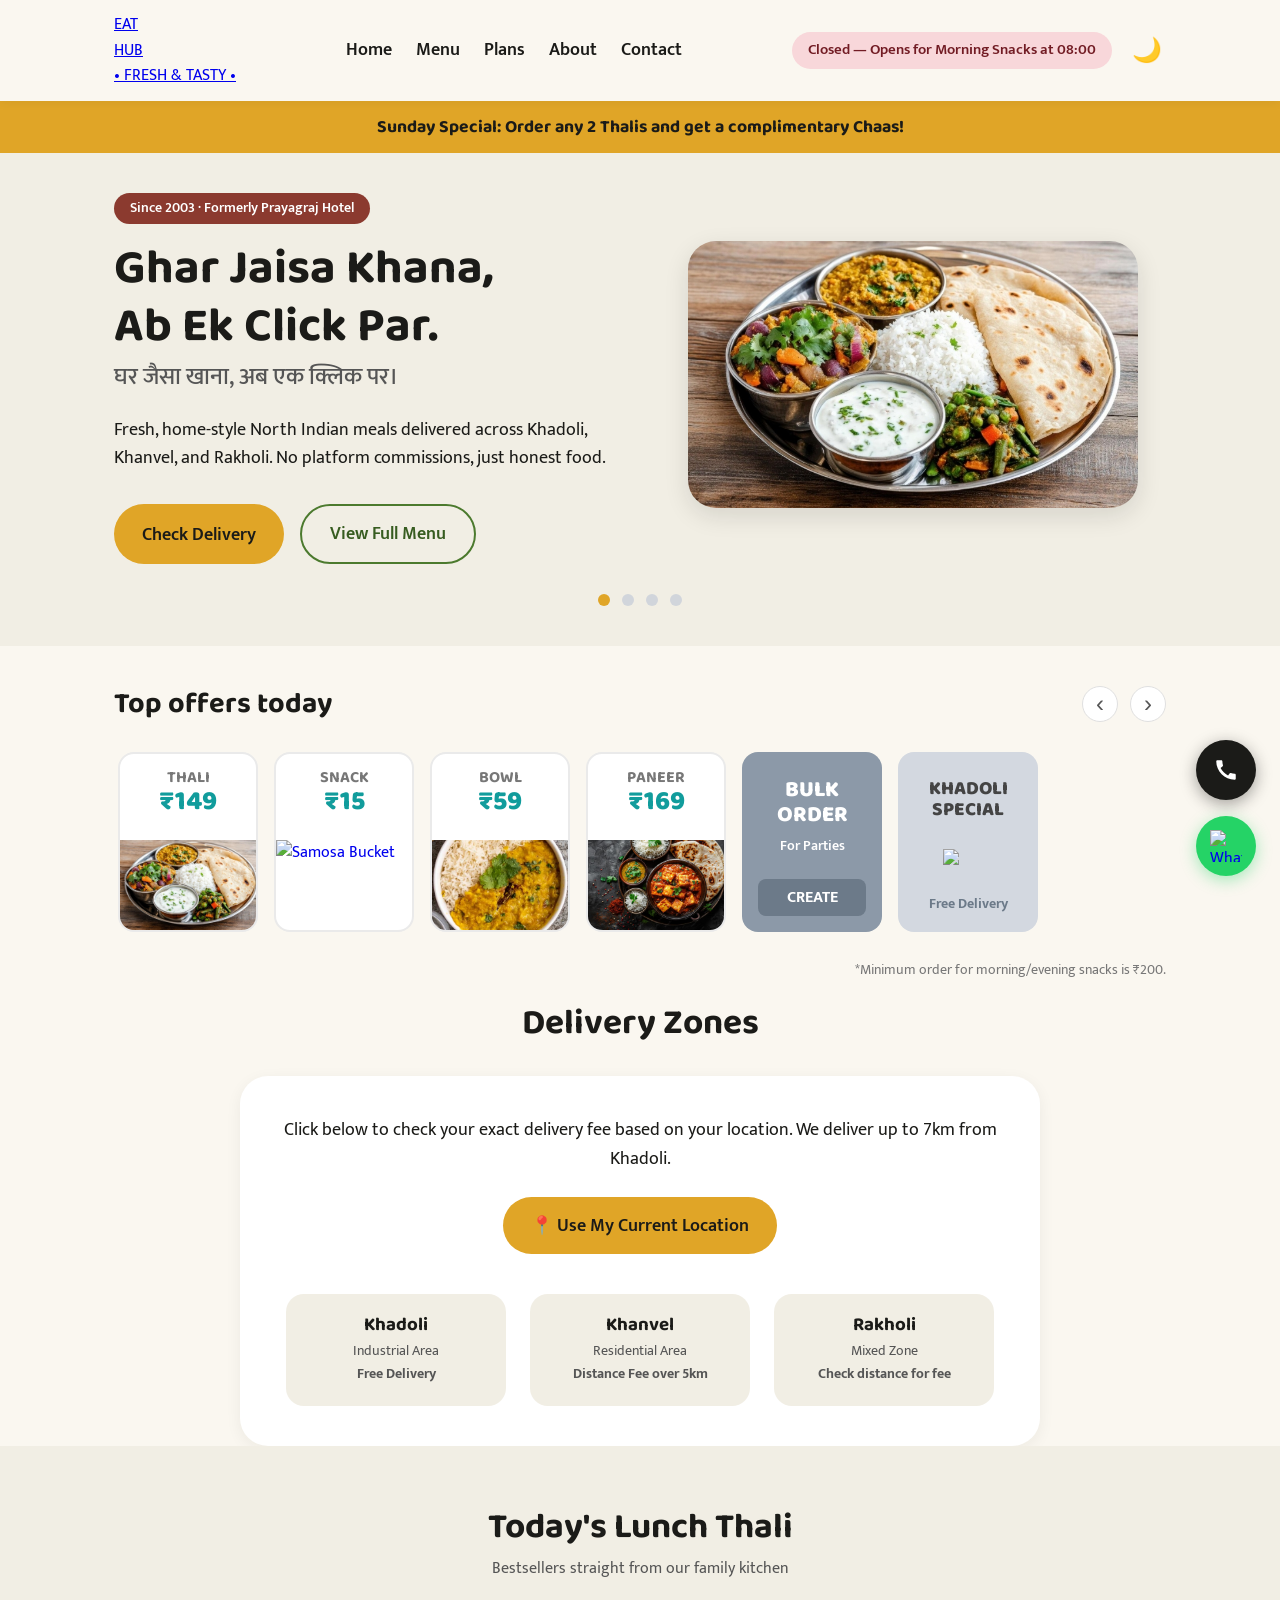
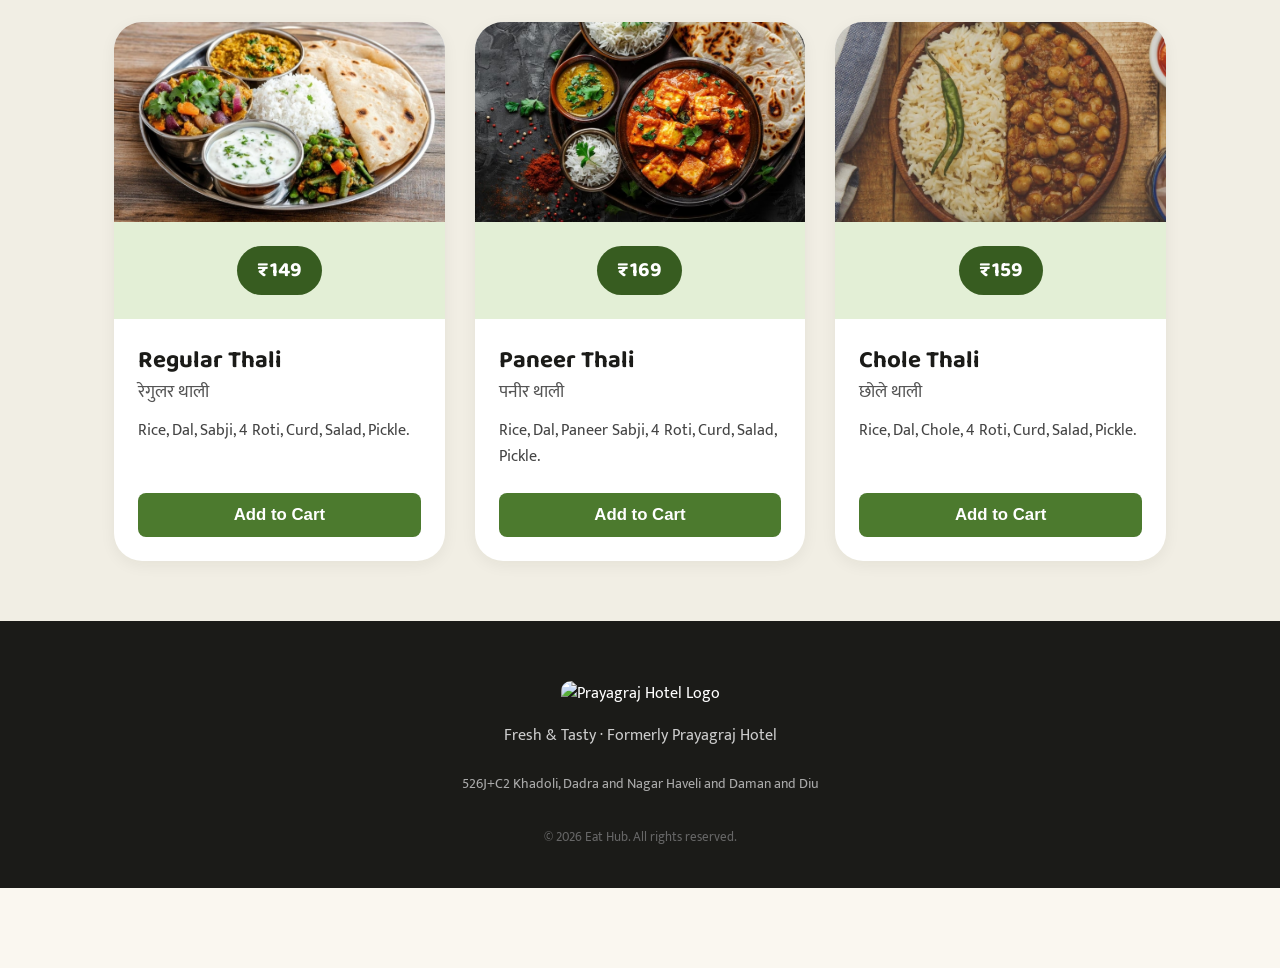
==== commit 74f9b2f3: "Update index.html" ====
--- a/index.html
+++ b/index.html
@@ -11,9 +11,11 @@
     <!-- Top Navigation Bar -->
     <nav class="navbar">
         <div class="container nav-container">
-            <a href="index.html">
-                <img src="images/EATHUB%20LOGO.png" alt="Eat Hub Logo" style="height: 100px; width: auto; object-fit: contain;">
-            </a>
+           <a href="index.html" class="css-logo">
+    <div class="logo-main">EAT</div>
+    <div class="logo-main">HUB</div>
+    <div class="logo-tagline">&bull; FRESH & TASTY &bull;</div>
+</a>
             <div class="nav-links">
                 <a href="index.html">Home</a>
                 <a href="menu.html">Menu</a>
--- a/styles.css
+++ b/styles.css
@@ -1,3 +1,180 @@
+@import url('https://fonts.googleapis.com/css2?family=Baloo+2:wght@400;600;700;800&family=Mukta:wght@400;500;600;700&display=swap');
+
+:root {
+  var(--color-black): #1B1B18;
+  --color-bg-cream: #FAF7F0;
+  --color-bg-alt: #F1EEE4;
+  --color-green: #4C7A2E;
+  --color-green-dark: #375C20;
+  --color-green-tint: #E3EFD6;
+  --color-mustard: #E0A527;
+  --color-mustard-hover: #C48A16;
+  --color-maroon: #8B3A2F;
+  --color-whatsapp: #25D366;
+  --font-heading: 'Baloo 2', cursive;
+  --font-body: 'Mukta', sans-serif;
+  --radius-sm: 10px;
+  --radius-md: 18px;
+  --radius-lg: 28px;
+  --radius-pill: 9999px;
+  --shadow-card: 0 4px 16px rgba(27, 27, 24, 0.06);
+  --shadow-hover: 0 8px 24px rgba(27, 27, 24, 0.12);
+}
+
+* { margin: 0; padding: 0; box-sizing: border-box; }
+body { font-family: var(--font-body); color: #1B1B18; background-color: var(--color-bg-cream); line-height: 1.6; -webkit-font-smoothing: antialiased; padding-bottom: 80px; }
+h1, h2, h3, h4, h5, h6 { font-family: var(--font-heading); font-weight: 700; line-height: 1.2; }
+.container { width: 100%; max-width: 1100px; margin: 0 auto; padding: 0 24px; }
+section { padding: 60px 0; }
+.bg-alt { background-color: var(--color-bg-alt); }
+
+.navbar { position: sticky; top: 0; background-color: var(--color-bg-cream); box-shadow: 0 2px 10px rgba(0,0,0,0.05); z-index: 1000; padding: 12px 0; }
+.nav-container { display: flex; justify-content: space-between; align-items: center; }
+.nav-links { display: flex; gap: 24px; align-items: center; }
+.nav-links a { text-decoration: none; color: #1B1B18; font-weight: 600; font-size: 1.1rem; transition: color 0.2s; }
+.nav-links a:hover { color: var(--color-green); }
+
+.status-pill { background-color: var(--color-green-tint); color: var(--color-green-dark); padding: 6px 16px; border-radius: var(--radius-pill); font-size: 0.95rem; font-weight: 600; font-family: var(--font-body); }
+.legacy-badge { display: inline-block; background-color: var(--color-maroon); color: white; padding: 4px 16px; border-radius: var(--radius-pill); font-size: 0.9rem; font-weight: 600; margin-bottom: 16px; }
+.btn { display: inline-flex; align-items: center; justify-content: center; padding: 14px 28px; border-radius: var(--radius-pill); font-family: var(--font-body); font-weight: 600; font-size: 1.1rem; text-decoration: none; border: none; cursor: pointer; transition: all 0.3s ease; }
+.btn-primary { background-color: var(--color-mustard); color: #1B1B18; }
+.btn-primary:hover { background-color: var(--color-mustard-hover); transform: translateY(-2px); }
+.btn-outline { background-color: transparent; border: 2px solid var(--color-green); color: var(--color-green-dark); }
+.btn-outline:hover { background-color: var(--color-green-tint); }
+
+.menu-grid { display: grid; grid-template-columns: repeat(auto-fill, minmax(280px, 1fr)); gap: 30px; margin-top: 40px; }
+.menu-card { background-color: white; border-radius: var(--radius-lg); box-shadow: var(--shadow-card); display: flex; flex-direction: column; overflow: hidden; transition: transform 0.3s ease, box-shadow 0.3s ease; }
+.menu-card:hover { transform: translateY(-5px); box-shadow: var(--shadow-hover); }
+.menu-item-photo { width: 100%; height: 200px; object-fit: cover; }
+.card-compartment { background-color: var(--color-green-tint); padding: 24px; text-align: center; border-bottom: 4px solid white; }
+.price-badge { background-color: var(--color-green-dark); color: white; padding: 8px 20px; border-radius: var(--radius-pill); font-family: var(--font-heading); font-weight: 700; font-size: 1.3rem; display: inline-block; }
+.card-body { padding: 24px; display: flex; flex-direction: column; flex-grow: 1; }
+.item-name-en { font-family: var(--font-heading); font-size: 1.5rem; margin-bottom: 2px; }
+.item-name-hi { font-size: 1.1rem; color: #555; margin-bottom: 12px; }
+.item-desc { font-size: 1rem; color: #444; margin-bottom: 24px; flex-grow: 1; }
+.btn-wa-order { background-color: var(--color-green); color: white; width: 100%; font-size: 1.05rem; padding: 12px 20px; border-radius: 8px; border: none; cursor: pointer; transition: background 0.2s; font-weight: 700; }
+.btn-wa-order:hover { background-color: var(--color-green-dark); }
+
+/* CONTACT BUTTONS */
+.floating-wa { position: fixed; bottom: 24px; right: 24px; width: 60px; height: 60px; background-color: var(--color-whatsapp); border-radius: 50%; display: flex; align-items: center; justify-content: center; box-shadow: 0 4px 16px rgba(37, 211, 102, 0.4); z-index: 9997; transition: transform 0.3s ease; }
+.floating-wa img { width: 32px; height: 32px; }
+.floating-wa:hover { transform: scale(1.1); }
+
+/* FIXED CALL BUTTON COLORS */
+.floating-call { position: fixed; bottom: 100px; right: 24px; width: 60px; height: 60px; background-color: #1B1B18 !important; border-radius: 50%; display: flex; align-items: center; justify-content: center; box-shadow: 0 4px 16px rgba(27, 27, 24, 0.4); z-index: 9997; transition: transform 0.3s ease; text-decoration: none; }
+.floating-call svg { width: 26px; height: 26px; fill: #ffffff !important; }
+.floating-call:hover { transform: scale(1.1); }
+
+/* FLOATING CART STYLES */
+.floating-cart { display: none; position: fixed; bottom: 24px; left: 50%; transform: translateX(-50%); background-color: var(--color-mustard); color: var(--color-black); padding: 12px 24px; border-radius: var(--radius-pill); box-shadow: 0 8px 24px rgba(224, 165, 39, 0.4); z-index: 9998; align-items: center; justify-content: space-between; gap: 20px; cursor: pointer; font-family: var(--font-body); font-weight: 700; font-size: 1.1rem; width: 90%; max-width: 400px; transition: transform 0.2s; }
+.floating-cart:hover { transform: translateX(-50%) scale(1.05); }
+.cart-icon { display: flex; align-items: center; position: relative; font-size: 1.4rem; }
+.cart-badge { position: absolute; top: -8px; right: -12px; background: var(--color-maroon); color: white; font-size: 0.75rem; width: 22px; height: 22px; display: flex; align-items: center; justify-content: center; border-radius: 50%; }
+.cart-info { display: flex; gap: 12px; align-items: center; }
+
+/* TOAST NOTIFICATION */
+.toast { visibility: hidden; min-width: 250px; background-color: var(--color-black); color: #fff; text-align: center; border-radius: var(--radius-pill); padding: 12px 24px; position: fixed; z-index: 10001; left: 50%; bottom: 100px; transform: translateX(-50%); font-size: 1rem; font-weight: 600; box-shadow: 0 4px 12px rgba(0,0,0,0.2); opacity: 0; transition: opacity 0.3s, bottom 0.3s; }
+.toast.show { visibility: visible; opacity: 1; bottom: 120px; }
+
+/* MODALS */
+.modal-overlay { display: none; position: fixed; top: 0; left: 0; width: 100%; height: 100%; background: rgba(0,0,0,0.6); z-index: 10000; align-items: center; justify-content: center; padding: 20px; }
+.modal-content { background: white; width: 100%; max-width: 500px; border-radius: var(--radius-lg); padding: 24px; box-shadow: 0 10px 30px rgba(0,0,0,0.2); max-height: 90vh; overflow-y: auto; }
+.modal-header { display: flex; justify-content: space-between; align-items: center; margin-bottom: 16px; }
+.modal-header h2 { font-size: 1.8rem; color: var(--color-black); margin-bottom: 0; }
+.close-btn { background: transparent; border: none; font-size: 2rem; cursor: pointer; color: #888; line-height: 1; }
+.close-btn:hover { color: var(--color-maroon); }
+
+.bulk-row { display: flex; gap: 12px; margin-bottom: 12px; align-items: center; }
+.bulk-select { flex: 1; padding: 10px; border-radius: var(--radius-sm); border: 1px solid #ddd; font-family: var(--font-body); font-size: 1rem; background: #fff; }
+.bulk-qty { width: 70px; padding: 10px; border-radius: var(--radius-sm); border: 1px solid #ddd; font-family: var(--font-body); font-size: 1rem; text-align: center; }
+.bulk-remove { background: #fee2e2; color: #ef4444; border: none; width: 36px; height: 36px; border-radius: var(--radius-sm); cursor: pointer; font-weight: bold; font-size: 1.2rem; display: flex; align-items: center; justify-content: center; }
+
+/* Slider */
+.offers-section { padding: 40px 0 20px 0; background-color: var(--color-bg-cream); }
+.offers-header { display: flex; justify-content: space-between; align-items: center; margin-bottom: 20px; }
+.offers-header h2 { font-size: 1.8rem; font-weight: 700; }
+.scroll-arrows { display: flex; gap: 12px; }
+.arrow-btn { width: 36px; height: 36px; border-radius: 50%; border: 1px solid #e0e0e0; background-color: white; cursor: pointer; display: flex; align-items: center; justify-content: center; font-size: 1.5rem; color: #555; transition: all 0.2s ease; }
+.arrow-btn:hover { background-color: #f5f5f5; }
+.offers-track-container { position: relative; width: 100%; }
+.offers-track { display: flex; gap: 16px; overflow-x: auto; scroll-behavior: smooth; -ms-overflow-style: none; scrollbar-width: none; padding: 10px 4px 20px 4px; }
+.offers-track::-webkit-scrollbar { display: none; }
+.offer-card { flex: 0 0 auto; width: 140px; height: 180px; border-radius: 16px; border: 2px solid #eaeaea; display: flex; flex-direction: column; align-items: center; justify-content: flex-start; padding-top: 16px; background-color: white; overflow: hidden; text-decoration: none; transition: transform 0.2s, box-shadow 0.2s; }
+.offer-card:hover { transform: translateY(-4px); box-shadow: 0 8px 16px rgba(0,0,0,0.08); border-color: #dcdcdc; }
+.offer-title { font-family: var(--font-heading); font-size: 1rem; font-weight: 700; color: #777; text-transform: uppercase; margin-bottom: 2px; line-height: 1; }
+.offer-price { font-family: var(--font-heading); font-size: 1.7rem; font-weight: 800; color: #119c9c; line-height: 1; }
+.offer-image-container { margin-top: auto; width: 100%; height: 90px; display: flex; justify-content: center; align-items: flex-end; overflow: hidden; }
+.offer-image-container img { width: 100%; height: 100%; object-fit: cover; }
+.offer-card-promo { flex: 0 0 auto; width: 140px; height: 180px; border-radius: 16px; display: flex; flex-direction: column; justify-content: space-between; text-decoration: none; padding: 16px; transition: transform 0.2s; }
+.offer-card-promo:hover { transform: translateY(-4px); box-shadow: 0 8px 16px rgba(0,0,0,0.08); }
+
+.feedback-grid { display: grid; grid-template-columns: repeat(auto-fit, minmax(280px, 1fr)); gap: 24px; margin-top: 32px; }
+.feedback-card { background: white; padding: 32px 24px; border-radius: var(--radius-md); box-shadow: var(--shadow-card); text-align: left; }
+.feedback-stars { color: var(--color-mustard); font-size: 1.5rem; margin-bottom: 12px; letter-spacing: 2px; }
+.feedback-text { color: #444; font-style: italic; font-size: 1.05rem; margin-bottom: 20px; line-height: 1.6; }
+.feedback-author { font-family: var(--font-heading); font-weight: 700; font-size: 1.1rem; color: #1B1B18; }
+
+@media (max-width: 768px) {
+  .nav-links { display: none; }
+  h1 { font-size: 2.2rem; }
+  .menu-grid { grid-template-columns: 1fr; }
+  .modal-content { padding: 16px; }
+}
+
+/* --- Hero Slider Animations and Setup --- */
+.hero-slider {
+  position: relative;
+  overflow: hidden;
+}
+
+.slide {
+  display: none; 
+  animation: fadeEffect 1s ease-in-out;
+}
+
+.slide.active {
+  display: flex; 
+  flex-wrap: wrap;
+  align-items: center;
+  gap: 40px;
+}
+
+.slide-content {
+  flex: 1;
+  min-width: 300px;
+}
+
+.slide-image {
+  flex: 1; 
+  min-width: 300px; 
+  text-align: center;
+}
+
+@keyframes fadeEffect {
+  from { opacity: 0.4; }
+  to { opacity: 1; }
+}
+
+.slider-dots {
+  display: flex;
+  justify-content: center;
+  align-items: center;
+  gap: 12px;
+}
+
+.dot {
+  cursor: pointer;
+  height: 12px;
+  width: 12px;
+  background-color: #d1d5db;
+  border-radius: 50%;
+  transition: background-color 0.3s ease;
+}
+
+.dot.active, .dot:hover {
+  background-color: var(--color-mustard, #eab308); 
+}
+
 /* --- DARK MODE STYLES --- */
 .dark-mode-btn {
     background: none;
@@ -14,17 +191,15 @@
     transform: scale(1.15);
 }
 
-/* Dark Mode Variables */
 body.dark-mode {
-    --color-black: #F5F5F5; /* Text becomes light */
-    --color-bg-cream: #121212; /* Main background becomes dark */
-    --color-bg-alt: #1E1E1E; /* Alt background becomes slightly lighter dark */
-    --color-green-dark: #A3E635; /* Lighter green for better visibility */
-    --color-green-tint: #2D3748; /* Darker tint for card headers */
+    --color-black: #F5F5F5; 
+    --color-bg-cream: #121212; 
+    --color-bg-alt: #1E1E1E; 
+    --color-green-dark: #A3E635; 
+    --color-green-tint: #2D3748; 
     color: var(--color-black);
 }
 
-/* Specific Dark Mode Overrides */
 body.dark-mode .navbar {
     background-color: #121212;
     border-bottom: 1px solid #333;
@@ -32,38 +207,74 @@
 }
 body.dark-mode .nav-links a { color: #F5F5F5; }
 body.dark-mode .nav-links a:hover { color: var(--color-mustard); }
-body.dark-mode h1, body.dark-mode h2, body.dark-mode h3 { color: #FFFFFF; }
-body.dark-mode p, body.dark-mode .item-desc, body.dark-mode .price-label, body.dark-mode .plan-features li { color: #BBBBBB; }
-
-/* Cards & Modals */
+
+/* FIX 1: Make the navbar logo transparent and white in dark mode */
+body.dark-mode .navbar img { 
+    filter: invert(1);
+    mix-blend-mode: screen;
+}
+
+/* FIX 2: Catch ALL white backgrounds across Contact, About, Menu, etc. */
 body.dark-mode .menu-card, 
 body.dark-mode .pricing-card, 
 body.dark-mode .custom-container, 
 body.dark-mode .modal-content, 
 body.dark-mode .offer-card, 
-body.dark-mode #delivery-section > div {
-    background-color: #1E1E1E;
-    border-color: #333;
-    box-shadow: 0 4px 16px rgba(0, 0, 0, 0.4);
-}
-body.dark-mode .card-compartment { border-bottom: 4px solid #1E1E1E; }
-
-/* Inputs and Selects */
+body.dark-mode .feedback-card,
+body.dark-mode [style*="background: white"],
+body.dark-mode [style*="background-color: white"] {
+    background: #1E1E1E !important; 
+    border-color: #333 !important;
+    box-shadow: 0 4px 16px rgba(0, 0, 0, 0.4) !important;
+}
+body.dark-mode .card-compartment { border-bottom: 4px solid #1E1E1E !important; }
+
+/* Force all headings and text to update perfectly everywhere */
+body.dark-mode h1, 
+body.dark-mode h2, 
+body.dark-mode h3, 
+body.dark-mode h4,
+body.dark-mode strong { 
+    color: #FFFFFF !important; 
+}
+
+body.dark-mode p, 
+body.dark-mode .item-desc, 
+body.dark-mode .price-label, 
+body.dark-mode .plan-features li { 
+    color: #BBBBBB !important; 
+}
+
+/* Update inputs, textareas, and dropdowns */
 body.dark-mode .custom-select, 
 body.dark-mode .card-select, 
+body.dark-mode #global-address,
 body.dark-mode #manual-address,
 body.dark-mode .bulk-select,
 body.dark-mode .bulk-qty {
-    background-color: #2D3748;
-    color: #F5F5F5;
-    border-color: #4A5568;
-}
-
-/* Pricing Section Specifics */
+    background-color: #2D3748 !important;
+    color: #F5F5F5 !important;
+    border-color: #4A5568 !important;
+}
+
 body.dark-mode .pricing-card.popular,
 body.dark-mode .estimation-box {
-    background-color: #25231c; /* Dark mustard tint */
-    border-color: var(--color-mustard);
-}
-body.dark-mode .price-toggle-box { background-color: #2D3748; border-color: #4A5568; }
-body.dark-mode .price-value, body.dark-mode .est-price { color: var(--color-mustard); }
+    background-color: #25231c !important; 
+    border-color: var(--color-mustard) !important;
+}
+body.dark-mode .price-toggle-box { background-color: #2D3748 !important; border-color: #4A5568 !important; }
+body.dark-mode .price-value, body.dark-mode .est-price { color: var(--color-mustard) !important; }
+/* --- EXTRA DARK MODE FIXES --- */
+
+/* 1. Fix the logo box by forcing the off-white background to pure black before screening it */
+body.dark-mode .navbar img { 
+    filter: invert(1) contrast(3) !important;
+    mix-blend-mode: screen !important;
+}
+
+/* 2. Fix the blinding green backgrounds by overriding the variable when used as a background */
+body.dark-mode [style*="var(--color-green)"],
+body.dark-mode [style*="var(--color-green-dark)"] {
+    background: #1E1E1E !important;
+    background-color: #1E1E1E !important;
+}
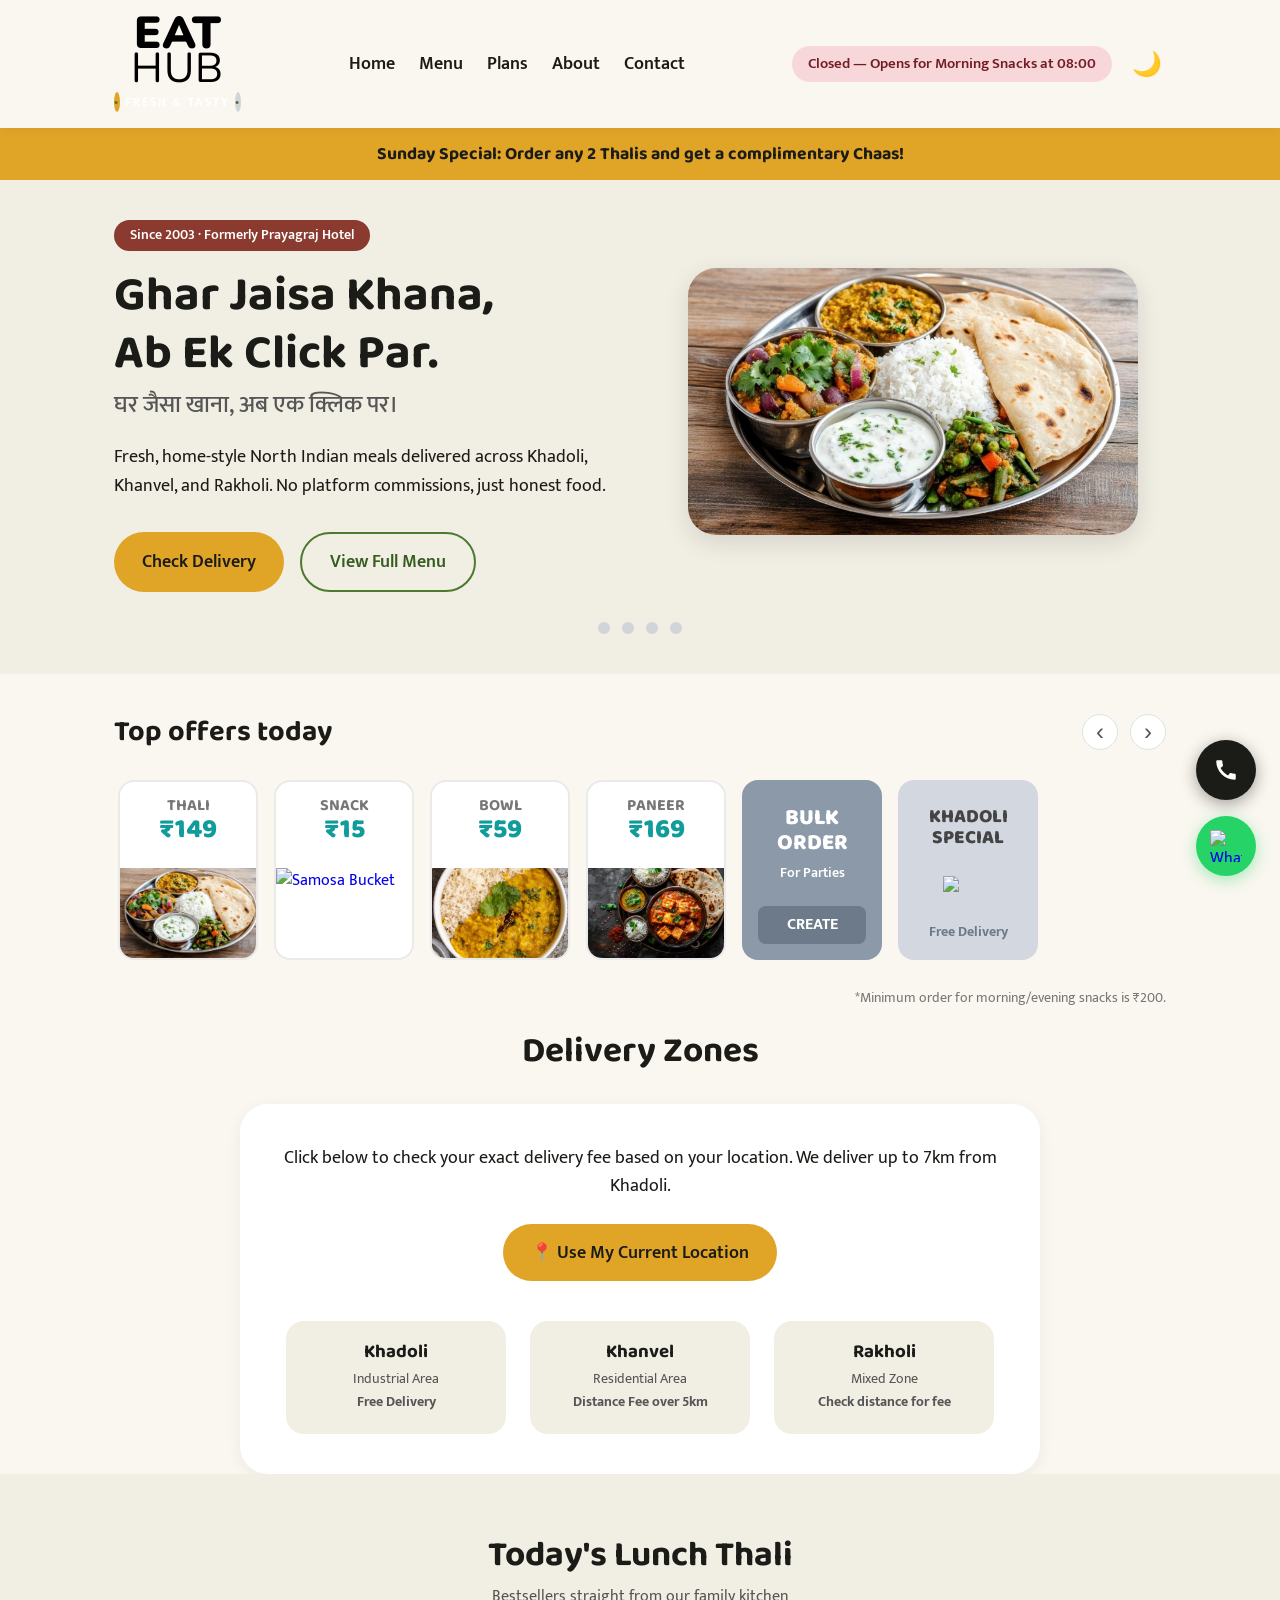
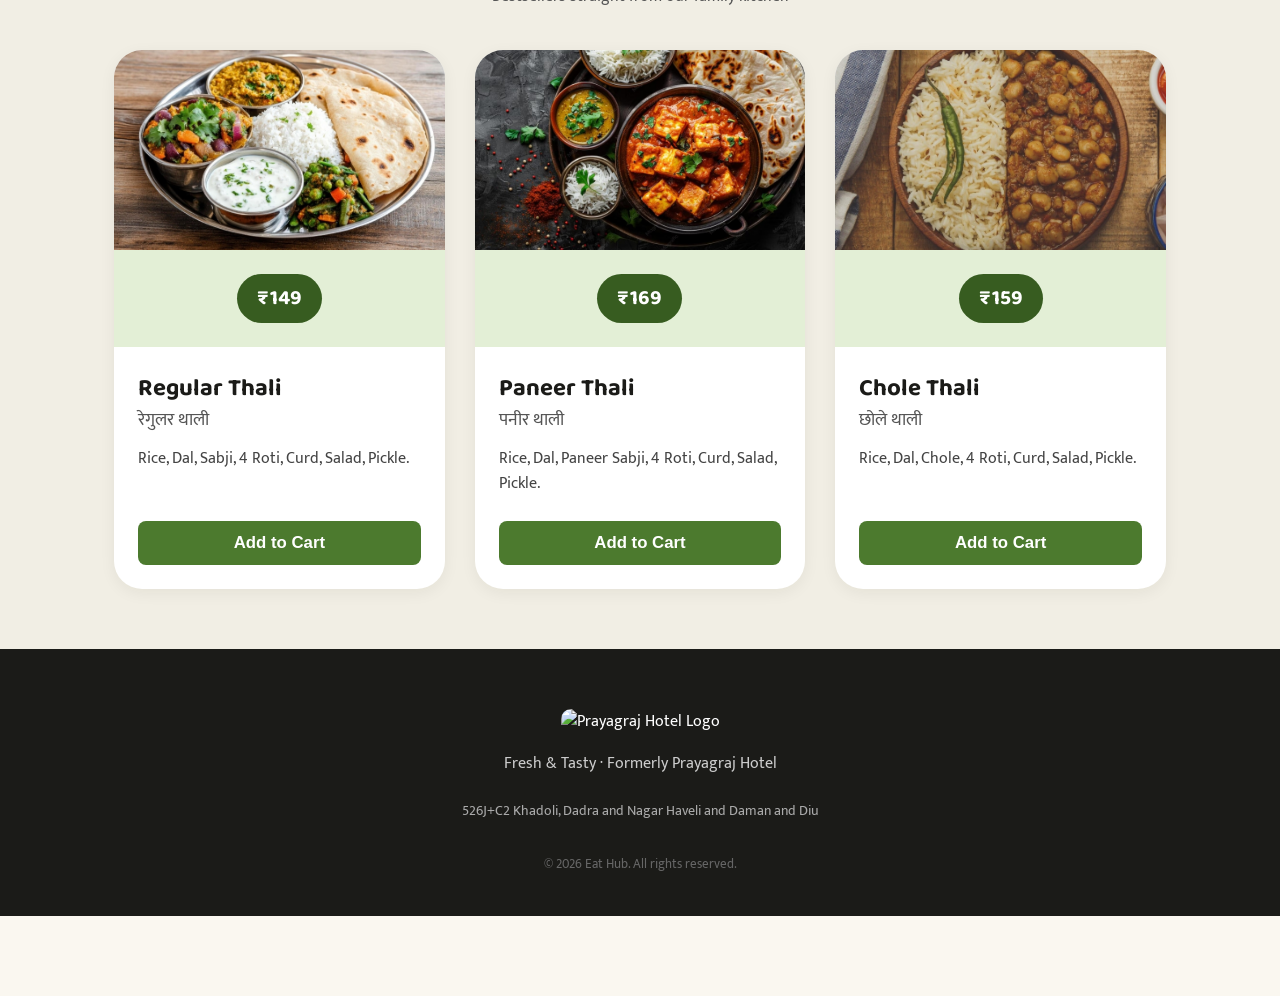
==== commit f227b92c: "Update index.html" ====
--- a/index.html
+++ b/index.html
@@ -11,10 +11,10 @@
     <!-- Top Navigation Bar -->
     <nav class="navbar">
         <div class="container nav-container">
-           <a href="index.html" class="css-logo">
-    <div class="logo-main">EAT</div>
-    <div class="logo-main">HUB</div>
-    <div class="logo-tagline">&bull; FRESH & TASTY &bull;</div>
+          <a href="index.html" class="css-logo">
+    <div class="logo-eat">EAT</div>
+    <div class="logo-hub">HUB</div>
+    <div class="logo-tagline"><span class="dot">&bull;</span> FRESH & TASTY <span class="dot">&bull;</span></div>
 </a>
             <div class="nav-links">
                 <a href="index.html">Home</a>
--- a/styles.css
+++ b/styles.css
@@ -1,4 +1,4 @@
-@import url('https://fonts.googleapis.com/css2?family=Baloo+2:wght@400;600;700;800&family=Mukta:wght@400;500;600;700&display=swap');
+@import url('https://fonts.googleapis.com/css2?family=Baloo+2:wght@400;600;700;800&family=Mukta:wght@400;500;600;700&family=Nunito:wght@400;700;900&display=swap');
 
 :root {
   var(--color-black): #1B1B18;
@@ -28,12 +28,50 @@
 section { padding: 60px 0; }
 .bg-alt { background-color: var(--color-bg-alt); }
 
+/* --- NAVBAR --- */
 .navbar { position: sticky; top: 0; background-color: var(--color-bg-cream); box-shadow: 0 2px 10px rgba(0,0,0,0.05); z-index: 1000; padding: 12px 0; }
 .nav-container { display: flex; justify-content: space-between; align-items: center; }
 .nav-links { display: flex; gap: 24px; align-items: center; }
 .nav-links a { text-decoration: none; color: #1B1B18; font-weight: 600; font-size: 1.1rem; transition: color 0.2s; }
 .nav-links a:hover { color: var(--color-green); }
 
+/* --- CSS TEXT LOGO (ROUNDED FONT & COLORS) --- */
+.css-logo {
+    display: flex;
+    flex-direction: column;
+    align-items: center;
+    text-decoration: none;
+    padding: 4px 0;
+}
+.logo-eat {
+    font-family: 'Nunito', sans-serif;
+    font-weight: 900; 
+    font-size: 2.8rem;
+    line-height: 0.8;
+    color: #000000 !important; /* Pure Black */
+    letter-spacing: 0px;
+}
+.logo-hub {
+    font-family: 'Nunito', sans-serif;
+    font-weight: 400; 
+    font-size: 2.6rem;
+    line-height: 0.8;
+    color: #000000 !important; /* Pure Black */
+    letter-spacing: 1px;
+}
+.logo-tagline {
+    font-family: var(--font-body);
+    font-size: 0.75rem;
+    font-weight: 700;
+    color: #FFFFFF !important; /* White text */
+    letter-spacing: 2px;
+    margin-top: 8px;
+}
+.logo-tagline .dot {
+    color: #4C7A2E !important; /* Green dots */
+}
+
+/* --- BADGES & BUTTONS --- */
 .status-pill { background-color: var(--color-green-tint); color: var(--color-green-dark); padding: 6px 16px; border-radius: var(--radius-pill); font-size: 0.95rem; font-weight: 600; font-family: var(--font-body); }
 .legacy-badge { display: inline-block; background-color: var(--color-maroon); color: white; padding: 4px 16px; border-radius: var(--radius-pill); font-size: 0.9rem; font-weight: 600; margin-bottom: 16px; }
 .btn { display: inline-flex; align-items: center; justify-content: center; padding: 14px 28px; border-radius: var(--radius-pill); font-family: var(--font-body); font-weight: 600; font-size: 1.1rem; text-decoration: none; border: none; cursor: pointer; transition: all 0.3s ease; }
@@ -42,6 +80,7 @@
 .btn-outline { background-color: transparent; border: 2px solid var(--color-green); color: var(--color-green-dark); }
 .btn-outline:hover { background-color: var(--color-green-tint); }
 
+/* --- MENU CARDS --- */
 .menu-grid { display: grid; grid-template-columns: repeat(auto-fill, minmax(280px, 1fr)); gap: 30px; margin-top: 40px; }
 .menu-card { background-color: white; border-radius: var(--radius-lg); box-shadow: var(--shadow-card); display: flex; flex-direction: column; overflow: hidden; transition: transform 0.3s ease, box-shadow 0.3s ease; }
 .menu-card:hover { transform: translateY(-5px); box-shadow: var(--shadow-hover); }
@@ -55,41 +94,36 @@
 .btn-wa-order { background-color: var(--color-green); color: white; width: 100%; font-size: 1.05rem; padding: 12px 20px; border-radius: 8px; border: none; cursor: pointer; transition: background 0.2s; font-weight: 700; }
 .btn-wa-order:hover { background-color: var(--color-green-dark); }
 
-/* CONTACT BUTTONS */
+/* --- CONTACT & FLOATING BUTTONS --- */
 .floating-wa { position: fixed; bottom: 24px; right: 24px; width: 60px; height: 60px; background-color: var(--color-whatsapp); border-radius: 50%; display: flex; align-items: center; justify-content: center; box-shadow: 0 4px 16px rgba(37, 211, 102, 0.4); z-index: 9997; transition: transform 0.3s ease; }
 .floating-wa img { width: 32px; height: 32px; }
 .floating-wa:hover { transform: scale(1.1); }
-
-/* FIXED CALL BUTTON COLORS */
 .floating-call { position: fixed; bottom: 100px; right: 24px; width: 60px; height: 60px; background-color: #1B1B18 !important; border-radius: 50%; display: flex; align-items: center; justify-content: center; box-shadow: 0 4px 16px rgba(27, 27, 24, 0.4); z-index: 9997; transition: transform 0.3s ease; text-decoration: none; }
 .floating-call svg { width: 26px; height: 26px; fill: #ffffff !important; }
 .floating-call:hover { transform: scale(1.1); }
 
-/* FLOATING CART STYLES */
+/* --- CART --- */
 .floating-cart { display: none; position: fixed; bottom: 24px; left: 50%; transform: translateX(-50%); background-color: var(--color-mustard); color: var(--color-black); padding: 12px 24px; border-radius: var(--radius-pill); box-shadow: 0 8px 24px rgba(224, 165, 39, 0.4); z-index: 9998; align-items: center; justify-content: space-between; gap: 20px; cursor: pointer; font-family: var(--font-body); font-weight: 700; font-size: 1.1rem; width: 90%; max-width: 400px; transition: transform 0.2s; }
 .floating-cart:hover { transform: translateX(-50%) scale(1.05); }
 .cart-icon { display: flex; align-items: center; position: relative; font-size: 1.4rem; }
 .cart-badge { position: absolute; top: -8px; right: -12px; background: var(--color-maroon); color: white; font-size: 0.75rem; width: 22px; height: 22px; display: flex; align-items: center; justify-content: center; border-radius: 50%; }
 .cart-info { display: flex; gap: 12px; align-items: center; }
-
-/* TOAST NOTIFICATION */
 .toast { visibility: hidden; min-width: 250px; background-color: var(--color-black); color: #fff; text-align: center; border-radius: var(--radius-pill); padding: 12px 24px; position: fixed; z-index: 10001; left: 50%; bottom: 100px; transform: translateX(-50%); font-size: 1rem; font-weight: 600; box-shadow: 0 4px 12px rgba(0,0,0,0.2); opacity: 0; transition: opacity 0.3s, bottom 0.3s; }
 .toast.show { visibility: visible; opacity: 1; bottom: 120px; }
 
-/* MODALS */
+/* --- MODALS --- */
 .modal-overlay { display: none; position: fixed; top: 0; left: 0; width: 100%; height: 100%; background: rgba(0,0,0,0.6); z-index: 10000; align-items: center; justify-content: center; padding: 20px; }
 .modal-content { background: white; width: 100%; max-width: 500px; border-radius: var(--radius-lg); padding: 24px; box-shadow: 0 10px 30px rgba(0,0,0,0.2); max-height: 90vh; overflow-y: auto; }
 .modal-header { display: flex; justify-content: space-between; align-items: center; margin-bottom: 16px; }
 .modal-header h2 { font-size: 1.8rem; color: var(--color-black); margin-bottom: 0; }
 .close-btn { background: transparent; border: none; font-size: 2rem; cursor: pointer; color: #888; line-height: 1; }
 .close-btn:hover { color: var(--color-maroon); }
-
 .bulk-row { display: flex; gap: 12px; margin-bottom: 12px; align-items: center; }
 .bulk-select { flex: 1; padding: 10px; border-radius: var(--radius-sm); border: 1px solid #ddd; font-family: var(--font-body); font-size: 1rem; background: #fff; }
 .bulk-qty { width: 70px; padding: 10px; border-radius: var(--radius-sm); border: 1px solid #ddd; font-family: var(--font-body); font-size: 1rem; text-align: center; }
 .bulk-remove { background: #fee2e2; color: #ef4444; border: none; width: 36px; height: 36px; border-radius: var(--radius-sm); cursor: pointer; font-weight: bold; font-size: 1.2rem; display: flex; align-items: center; justify-content: center; }
 
-/* Slider */
+/* --- OFFERS SLIDER --- */
 .offers-section { padding: 40px 0 20px 0; background-color: var(--color-bg-cream); }
 .offers-header { display: flex; justify-content: space-between; align-items: center; margin-bottom: 20px; }
 .offers-header h2 { font-size: 1.8rem; font-weight: 700; }
@@ -108,71 +142,32 @@
 .offer-card-promo { flex: 0 0 auto; width: 140px; height: 180px; border-radius: 16px; display: flex; flex-direction: column; justify-content: space-between; text-decoration: none; padding: 16px; transition: transform 0.2s; }
 .offer-card-promo:hover { transform: translateY(-4px); box-shadow: 0 8px 16px rgba(0,0,0,0.08); }
 
+/* --- CUSTOM SECTION --- */
+.custom-section { padding: 80px 20px; background-color: var(--color-bg-cream); border-top: 1px solid #eaeaea; }
+
+/* --- ABOUT REVIEWS --- */
 .feedback-grid { display: grid; grid-template-columns: repeat(auto-fit, minmax(280px, 1fr)); gap: 24px; margin-top: 32px; }
 .feedback-card { background: white; padding: 32px 24px; border-radius: var(--radius-md); box-shadow: var(--shadow-card); text-align: left; }
 .feedback-stars { color: var(--color-mustard); font-size: 1.5rem; margin-bottom: 12px; letter-spacing: 2px; }
 .feedback-text { color: #444; font-style: italic; font-size: 1.05rem; margin-bottom: 20px; line-height: 1.6; }
 .feedback-author { font-family: var(--font-heading); font-weight: 700; font-size: 1.1rem; color: #1B1B18; }
 
+/* --- HERO SLIDER --- */
+.hero-slider { position: relative; overflow: hidden; }
+.slide { display: none; animation: fadeEffect 1s ease-in-out; }
+.slide.active { display: flex; flex-wrap: wrap; align-items: center; gap: 40px; }
+.slide-content { flex: 1; min-width: 300px; }
+.slide-image { flex: 1; min-width: 300px; text-align: center; }
+@keyframes fadeEffect { from { opacity: 0.4; } to { opacity: 1; } }
+.slider-dots { display: flex; justify-content: center; align-items: center; gap: 12px; }
+.dot { cursor: pointer; height: 12px; width: 12px; background-color: #d1d5db; border-radius: 50%; transition: background-color 0.3s ease; }
+.dot.active, .dot:hover { background-color: var(--color-mustard, #eab308); }
+
 @media (max-width: 768px) {
   .nav-links { display: none; }
   h1 { font-size: 2.2rem; }
   .menu-grid { grid-template-columns: 1fr; }
   .modal-content { padding: 16px; }
-}
-
-/* --- Hero Slider Animations and Setup --- */
-.hero-slider {
-  position: relative;
-  overflow: hidden;
-}
-
-.slide {
-  display: none; 
-  animation: fadeEffect 1s ease-in-out;
-}
-
-.slide.active {
-  display: flex; 
-  flex-wrap: wrap;
-  align-items: center;
-  gap: 40px;
-}
-
-.slide-content {
-  flex: 1;
-  min-width: 300px;
-}
-
-.slide-image {
-  flex: 1; 
-  min-width: 300px; 
-  text-align: center;
-}
-
-@keyframes fadeEffect {
-  from { opacity: 0.4; }
-  to { opacity: 1; }
-}
-
-.slider-dots {
-  display: flex;
-  justify-content: center;
-  align-items: center;
-  gap: 12px;
-}
-
-.dot {
-  cursor: pointer;
-  height: 12px;
-  width: 12px;
-  background-color: #d1d5db;
-  border-radius: 50%;
-  transition: background-color 0.3s ease;
-}
-
-.dot.active, .dot:hover {
-  background-color: var(--color-mustard, #eab308); 
 }
 
 /* --- DARK MODE STYLES --- */
@@ -208,13 +203,18 @@
 body.dark-mode .nav-links a { color: #F5F5F5; }
 body.dark-mode .nav-links a:hover { color: var(--color-mustard); }
 
-/* FIX 1: Make the navbar logo transparent and white in dark mode */
-body.dark-mode .navbar img { 
-    filter: invert(1);
-    mix-blend-mode: screen;
-}
-
-/* FIX 2: Catch ALL white backgrounds across Contact, About, Menu, etc. */
+/* Dark Mode Logo Colors (Flips EAT HUB to white so it's visible on the dark navbar) */
+body.dark-mode .logo-eat,
+body.dark-mode .logo-hub {
+    color: #FFFFFF !important;
+}
+
+/* Fix the glaring white backgrounds in Dark Mode */
+body.dark-mode .custom-section {
+    background-color: #121212 !important; 
+    border-top-color: #333 !important;
+}
+
 body.dark-mode .menu-card, 
 body.dark-mode .pricing-card, 
 body.dark-mode .custom-container, 
@@ -264,15 +264,8 @@
 }
 body.dark-mode .price-toggle-box { background-color: #2D3748 !important; border-color: #4A5568 !important; }
 body.dark-mode .price-value, body.dark-mode .est-price { color: var(--color-mustard) !important; }
-/* --- EXTRA DARK MODE FIXES --- */
-
-/* 1. Fix the logo box by forcing the off-white background to pure black before screening it */
-body.dark-mode .navbar img { 
-    filter: invert(1) contrast(3) !important;
-    mix-blend-mode: screen !important;
-}
-
-/* 2. Fix the blinding green backgrounds by overriding the variable when used as a background */
+
+/* Fix the blinding green backgrounds by overriding the variable when used as a background */
 body.dark-mode [style*="var(--color-green)"],
 body.dark-mode [style*="var(--color-green-dark)"] {
     background: #1E1E1E !important;
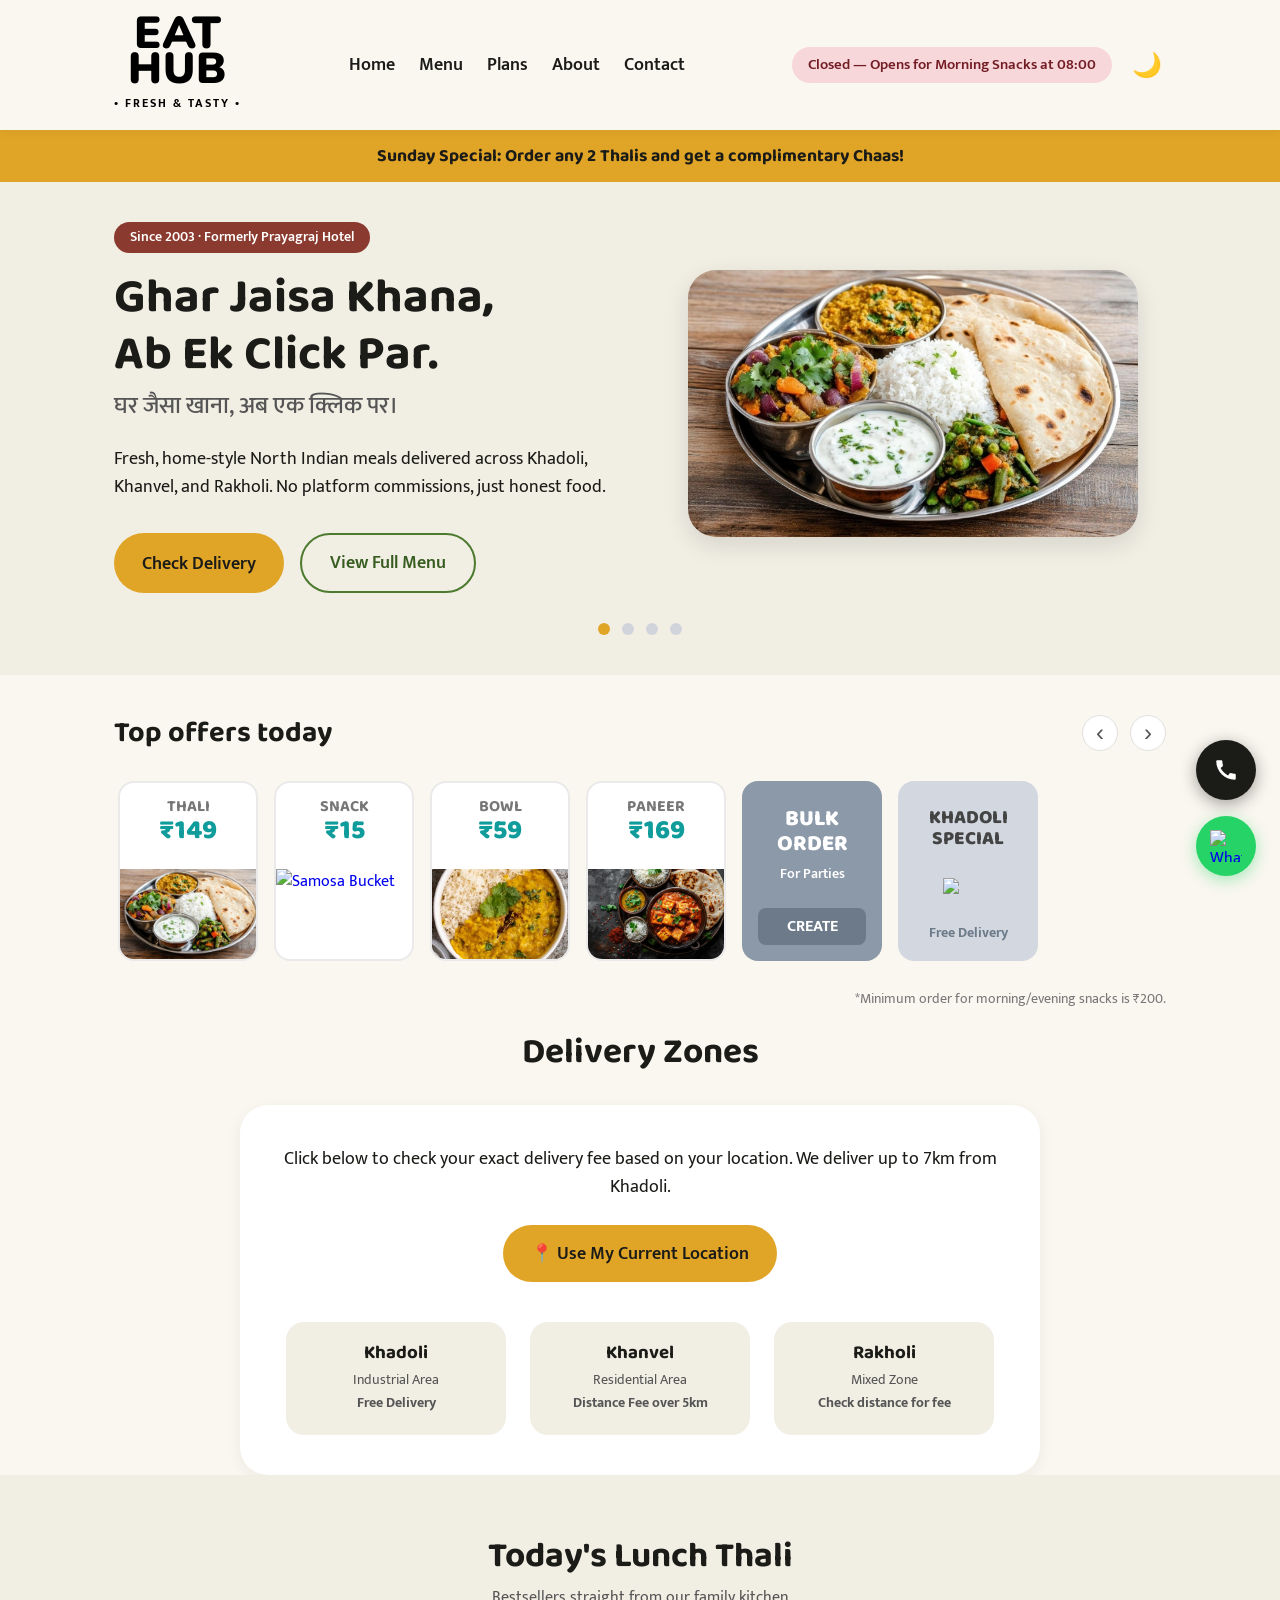
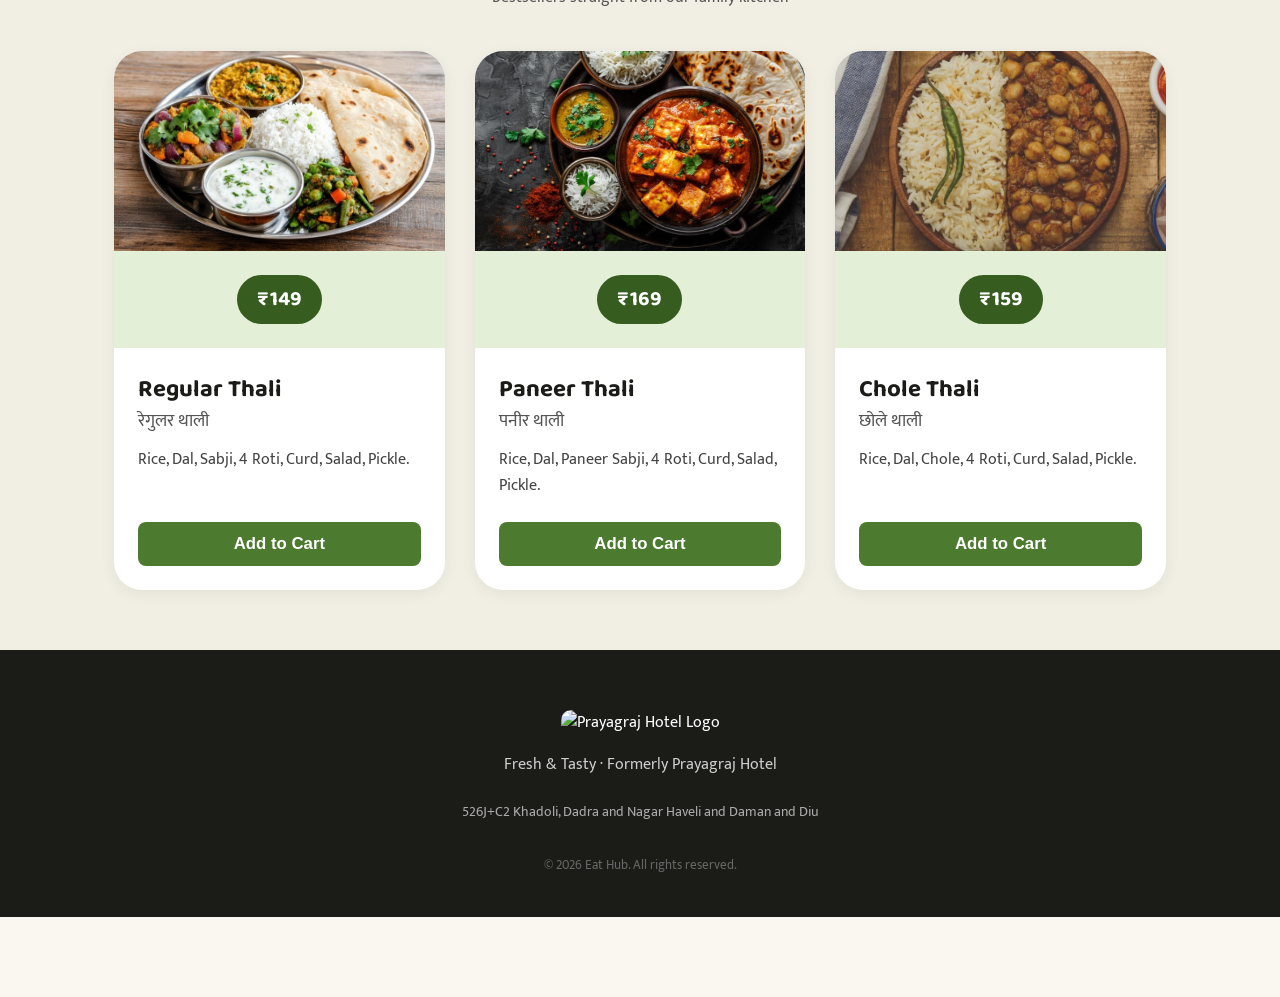
==== commit 1ea770ad: "Update index.html" ====
--- a/index.html
+++ b/index.html
@@ -11,10 +11,10 @@
     <!-- Top Navigation Bar -->
     <nav class="navbar">
         <div class="container nav-container">
-          <a href="index.html" class="css-logo">
+       <a href="index.html" class="css-logo">
     <div class="logo-eat">EAT</div>
     <div class="logo-hub">HUB</div>
-    <div class="logo-tagline"><span class="dot">&bull;</span> FRESH & TASTY <span class="dot">&bull;</span></div>
+    <div class="logo-tagline"><span class="logo-dot">&bull;</span> FRESH & TASTY <span class="logo-dot">&bull;</span></div>
 </a>
             <div class="nav-links">
                 <a href="index.html">Home</a>
--- a/styles.css
+++ b/styles.css
@@ -35,7 +35,7 @@
 .nav-links a { text-decoration: none; color: #1B1B18; font-weight: 600; font-size: 1.1rem; transition: color 0.2s; }
 .nav-links a:hover { color: var(--color-green); }
 
-/* --- CSS TEXT LOGO (ROUNDED FONT & COLORS) --- */
+/* --- CSS TEXT LOGO --- */
 .css-logo {
     display: flex;
     flex-direction: column;
@@ -43,32 +43,36 @@
     text-decoration: none;
     padding: 4px 0;
 }
+
 .logo-eat {
     font-family: 'Nunito', sans-serif;
-    font-weight: 900; 
+    font-weight: 900; /* Extra thick */
     font-size: 2.8rem;
     line-height: 0.8;
-    color: #000000 !important; /* Pure Black */
+    color: #000000 !important;
     letter-spacing: 0px;
 }
+
 .logo-hub {
     font-family: 'Nunito', sans-serif;
-    font-weight: 400; 
-    font-size: 2.6rem;
+    font-weight: 900; /* Thin */
+    font-size: 2.7rem;
     line-height: 0.8;
-    color: #000000 !important; /* Pure Black */
+    color: #000000 !important;
     letter-spacing: 1px;
 }
+
 .logo-tagline {
     font-family: var(--font-body);
     font-size: 0.75rem;
     font-weight: 700;
-    color: #FFFFFF !important; /* White text */
+    color: #000000 !important; /* Tagline text is white */
     letter-spacing: 2px;
     margin-top: 8px;
 }
+
 .logo-tagline .dot {
-    color: #4C7A2E !important; /* Green dots */
+    color: #4C7A2E !important; /* Green dots to match the image */
 }
 
 /* --- BADGES & BUTTONS --- */
@@ -142,9 +146,6 @@
 .offer-card-promo { flex: 0 0 auto; width: 140px; height: 180px; border-radius: 16px; display: flex; flex-direction: column; justify-content: space-between; text-decoration: none; padding: 16px; transition: transform 0.2s; }
 .offer-card-promo:hover { transform: translateY(-4px); box-shadow: 0 8px 16px rgba(0,0,0,0.08); }
 
-/* --- CUSTOM SECTION --- */
-.custom-section { padding: 80px 20px; background-color: var(--color-bg-cream); border-top: 1px solid #eaeaea; }
-
 /* --- ABOUT REVIEWS --- */
 .feedback-grid { display: grid; grid-template-columns: repeat(auto-fit, minmax(280px, 1fr)); gap: 24px; margin-top: 32px; }
 .feedback-card { background: white; padding: 32px 24px; border-radius: var(--radius-md); box-shadow: var(--shadow-card); text-align: left; }
@@ -203,18 +204,16 @@
 body.dark-mode .nav-links a { color: #F5F5F5; }
 body.dark-mode .nav-links a:hover { color: var(--color-mustard); }
 
-/* Dark Mode Logo Colors (Flips EAT HUB to white so it's visible on the dark navbar) */
+/* Dark Mode Logo Colors */
 body.dark-mode .logo-eat,
 body.dark-mode .logo-hub {
-    color: #FFFFFF !important;
-}
-
-/* Fix the glaring white backgrounds in Dark Mode */
-body.dark-mode .custom-section {
-    background-color: #121212 !important; 
-    border-top-color: #333 !important;
-}
-
+    color: #FFFFFF !important; /* Flips the black text to white in dark mode */
+}
+
+body.dark-mode .logo-tagline {
+    color: var(--color-green-dark) !important;
+}
+/* Catch ALL white backgrounds across Contact, About, Menu, etc. */
 body.dark-mode .menu-card, 
 body.dark-mode .pricing-card, 
 body.dark-mode .custom-container, 
